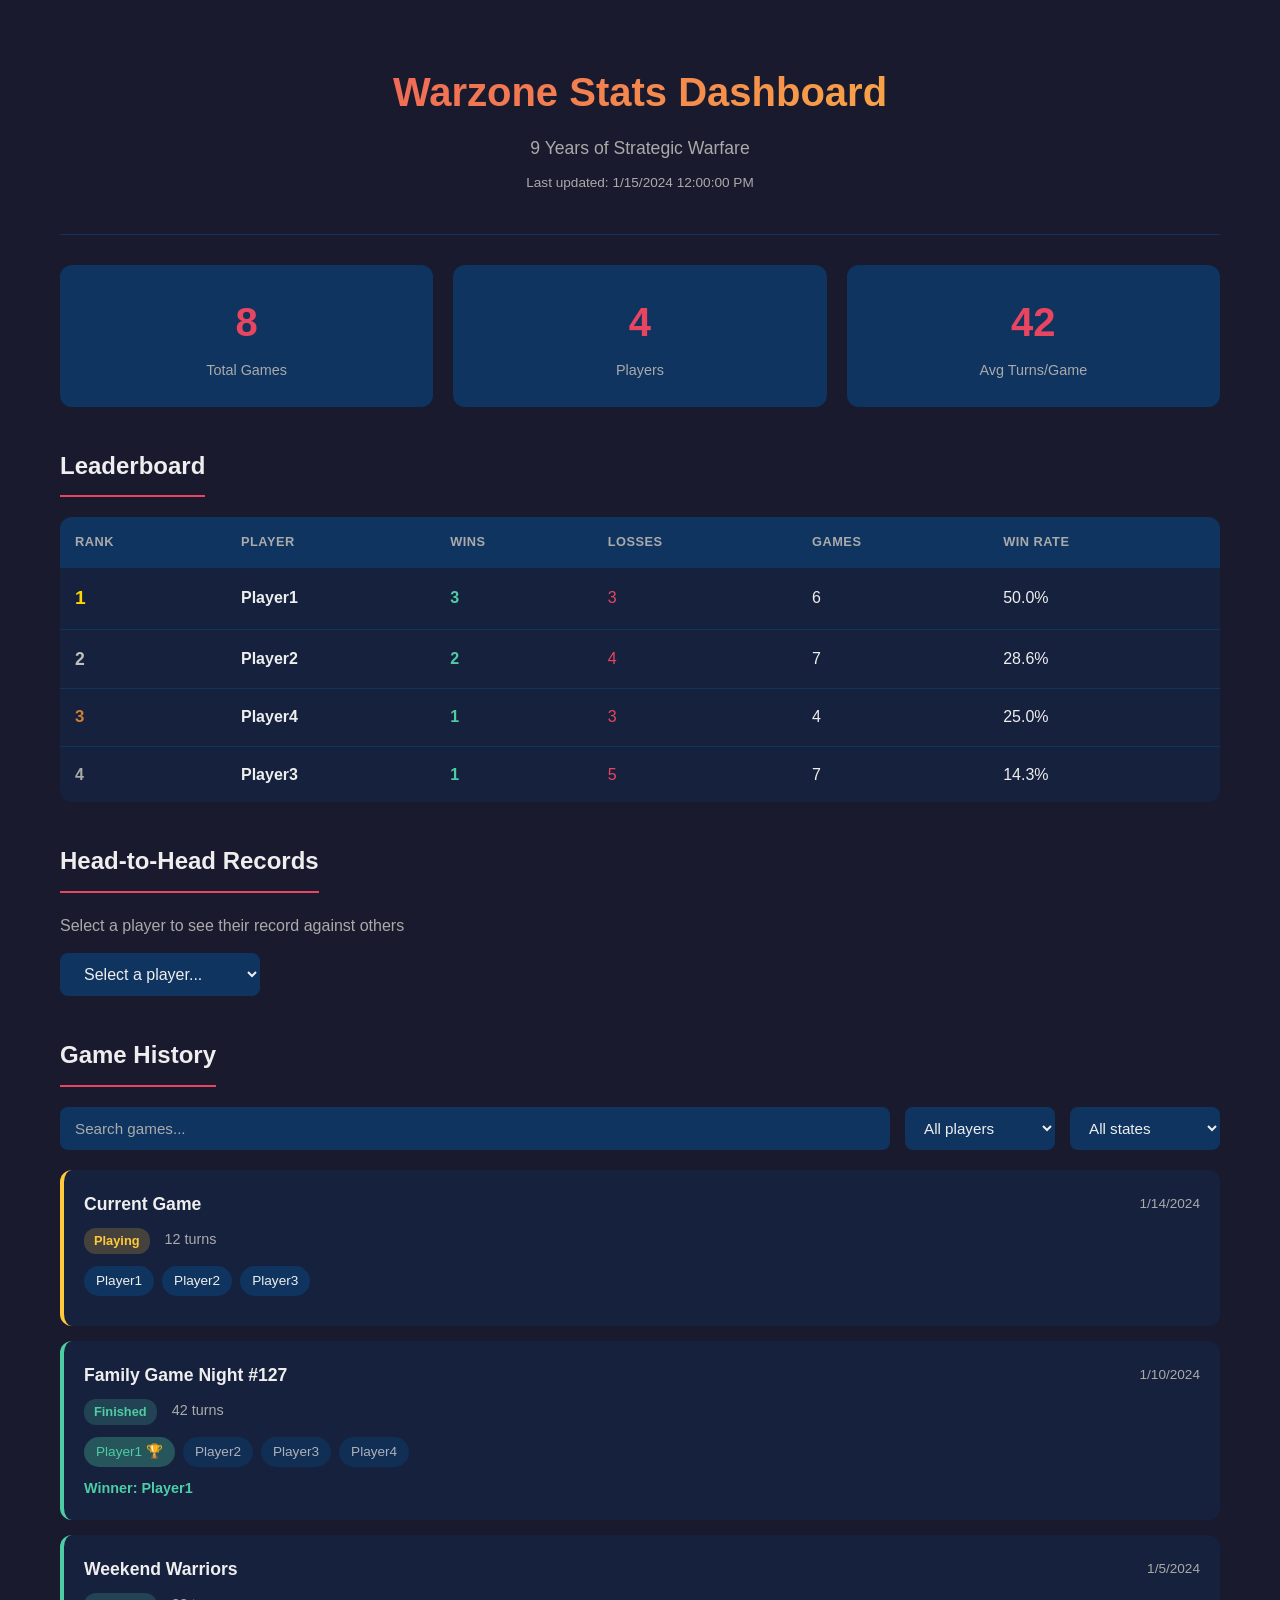
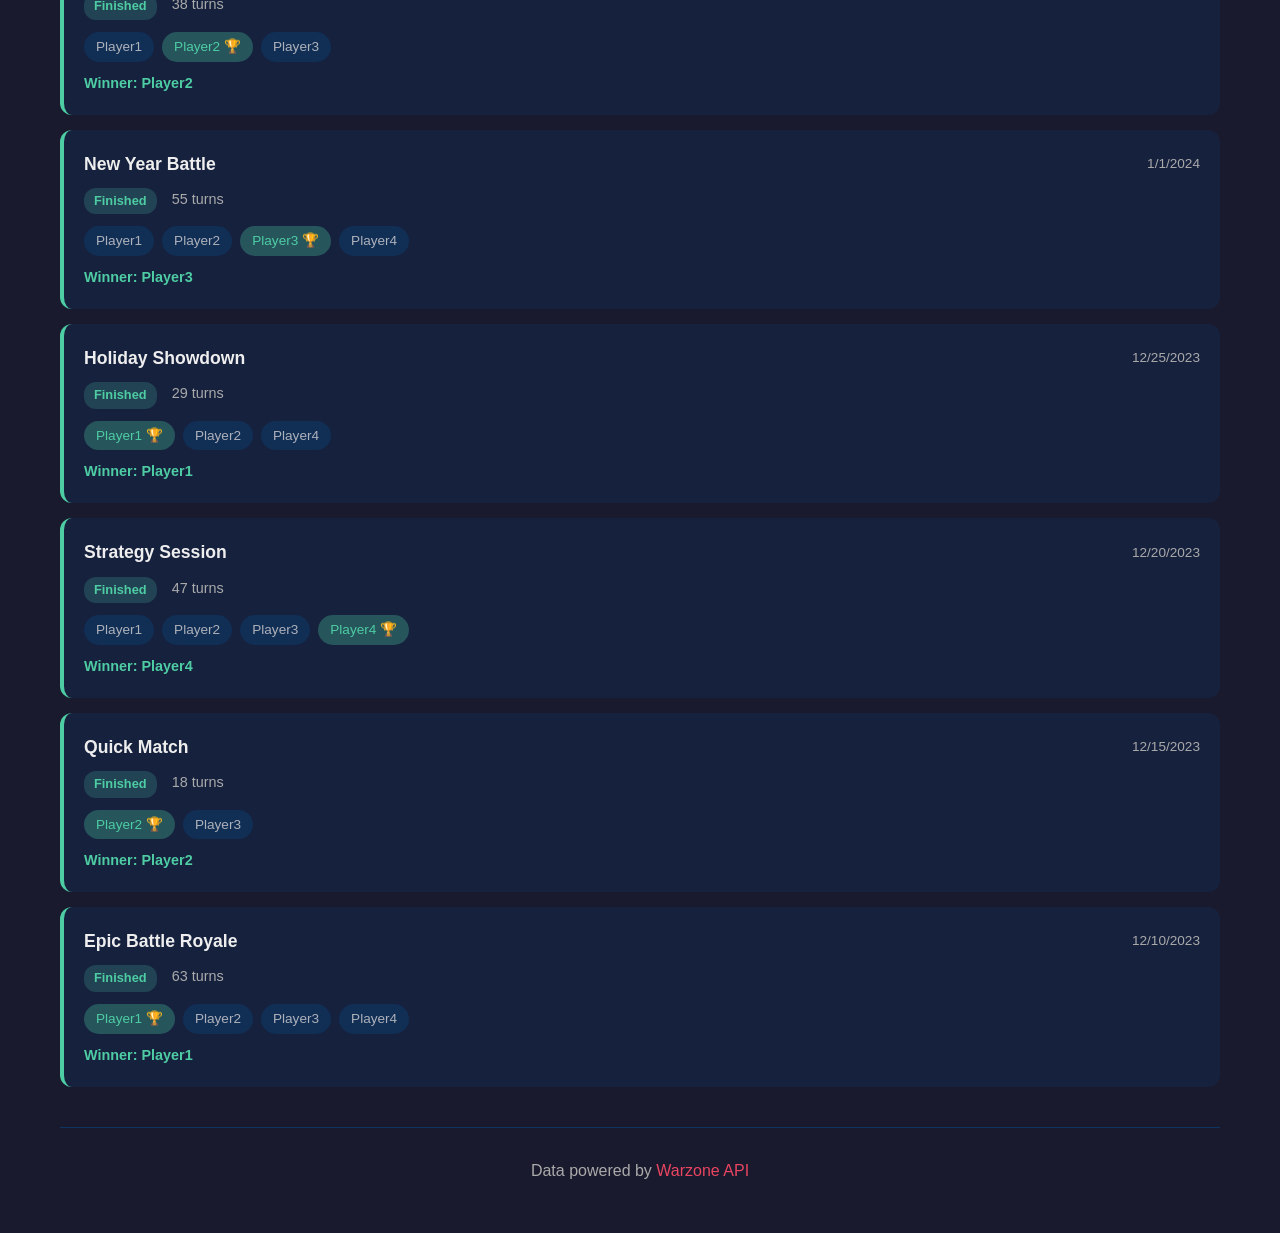
==== warzone-stats/index.html @ b4fe40f1 "Add Warzone stats dashboard - Python script to fetch game data from Warzone API with auto-discovery " ====
<!DOCTYPE html>
<html lang="en">
<head>
    <meta charset="UTF-8">
    <meta name="viewport" content="width=device-width, initial-scale=1.0">
    <title>Warzone Stats Dashboard</title>
    <link rel="stylesheet" href="style.css">
</head>
<body>
    <div class="container">
        <header>
            <h1>Warzone Stats Dashboard</h1>
            <p class="subtitle">9 Years of Strategic Warfare</p>
            <p class="last-updated" id="lastUpdated"></p>
        </header>

        <section class="stats-overview" id="statsOverview">
            <div class="stat-card">
                <div class="stat-value" id="totalGames">--</div>
                <div class="stat-label">Total Games</div>
            </div>
            <div class="stat-card">
                <div class="stat-value" id="totalPlayers">--</div>
                <div class="stat-label">Players</div>
            </div>
            <div class="stat-card">
                <div class="stat-value" id="avgTurns">--</div>
                <div class="stat-label">Avg Turns/Game</div>
            </div>
        </section>

        <section class="leaderboard">
            <h2>Leaderboard</h2>
            <table id="leaderboardTable">
                <thead>
                    <tr>
                        <th>Rank</th>
                        <th>Player</th>
                        <th>Wins</th>
                        <th>Losses</th>
                        <th>Games</th>
                        <th>Win Rate</th>
                    </tr>
                </thead>
                <tbody id="leaderboardBody">
                </tbody>
            </table>
        </section>

        <section class="head-to-head">
            <h2>Head-to-Head Records</h2>
            <p class="section-desc">Select a player to see their record against others</p>
            <div class="h2h-controls">
                <select id="h2hPlayer">
                    <option value="">Select a player...</option>
                </select>
            </div>
            <div id="h2hResults" class="h2h-results"></div>
        </section>

        <section class="games-list">
            <h2>Game History</h2>
            <div class="filters">
                <input type="text" id="searchGames" placeholder="Search games...">
                <select id="filterPlayer">
                    <option value="">All players</option>
                </select>
                <select id="filterState">
                    <option value="">All states</option>
                    <option value="Finished">Finished</option>
                    <option value="Playing">In Progress</option>
                </select>
            </div>
            <div id="gamesContainer" class="games-container"></div>
        </section>

        <footer>
            <p>Data powered by <a href="https://www.warzone.com/wiki/API" target="_blank">Warzone API</a></p>
        </footer>
    </div>

    <script>
        let gamesData = null;

        async function loadData() {
            try {
                const response = await fetch('data.json');
                if (!response.ok) {
                    throw new Error('Could not load data.json - run fetch-games.py first');
                }
                gamesData = await response.json();
                renderDashboard();
            } catch (error) {
                document.querySelector('.container').innerHTML = `
                    <div class="error">
                        <h2>No Data Found</h2>
                        <p>${error.message}</p>
                        <p>To get started:</p>
                        <ol>
                            <li>Get your API token from <a href="https://www.warzone.com/API/GetAPIToken">warzone.com</a></li>
                            <li>Create a file with your game IDs (one per line)</li>
                            <li>Run: <code>python fetch-games.py -e your@email.com -t YOUR_TOKEN -g game_ids.txt</code></li>
                        </ol>
                    </div>
                `;
            }
        }

        function renderDashboard() {
            // Update timestamp
            const date = new Date(gamesData.fetchedAt);
            document.getElementById('lastUpdated').textContent = `Last updated: ${date.toLocaleDateString()} ${date.toLocaleTimeString()}`;

            // Overview stats
            document.getElementById('totalGames').textContent = gamesData.totalGames;
            document.getElementById('totalPlayers').textContent = gamesData.playerStats.length;

            const finishedGames = gamesData.games.filter(g => g.state === 'Finished');
            const avgTurns = finishedGames.length > 0
                ? Math.round(finishedGames.reduce((sum, g) => sum + g.numberOfTurns, 0) / finishedGames.length)
                : 0;
            document.getElementById('avgTurns').textContent = avgTurns;

            // Leaderboard
            renderLeaderboard();

            // Populate dropdowns
            populatePlayerDropdowns();

            // Games list
            renderGames(gamesData.games);

            // Event listeners
            setupEventListeners();
        }

        function renderLeaderboard() {
            const tbody = document.getElementById('leaderboardBody');
            const sorted = [...gamesData.playerStats].sort((a, b) => {
                // Sort by wins, then by win rate
                if (b.wins !== a.wins) return b.wins - a.wins;
                const aRate = a.games > 0 ? a.wins / a.games : 0;
                const bRate = b.games > 0 ? b.wins / b.games : 0;
                return bRate - aRate;
            });

            tbody.innerHTML = sorted.map((player, idx) => {
                const winRate = player.games > 0 ? (player.wins / player.games * 100).toFixed(1) : 0;
                const rankClass = idx < 3 ? `rank-${idx + 1}` : '';
                return `
                    <tr class="${rankClass}">
                        <td class="rank">${idx + 1}</td>
                        <td class="player-name">${escapeHtml(player.name)}</td>
                        <td class="wins">${player.wins}</td>
                        <td class="losses">${player.losses}</td>
                        <td>${player.games}</td>
                        <td>${winRate}%</td>
                    </tr>
                `;
            }).join('');
        }

        function populatePlayerDropdowns() {
            const players = gamesData.playerStats.map(p => p.name).sort();
            const options = players.map(p => `<option value="${escapeHtml(p)}">${escapeHtml(p)}</option>`).join('');

            document.getElementById('h2hPlayer').innerHTML = '<option value="">Select a player...</option>' + options;
            document.getElementById('filterPlayer').innerHTML = '<option value="">All players</option>' + options;
        }

        function renderGames(games) {
            const container = document.getElementById('gamesContainer');
            const sorted = [...games].sort((a, b) => {
                // Sort by date, newest first
                if (a.created && b.created) {
                    return new Date(b.created) - new Date(a.created);
                }
                return b.id - a.id;
            });

            if (sorted.length === 0) {
                container.innerHTML = '<p class="no-results">No games found</p>';
                return;
            }

            container.innerHTML = sorted.map(game => {
                const date = game.created ? new Date(game.created).toLocaleDateString() : 'Unknown date';
                const winners = game.winners.length > 0 ? game.winners.join(', ') : 'N/A';
                const stateClass = game.state === 'Finished' ? 'finished' : 'in-progress';

                const playersList = game.players.map(p => {
                    const stateIcon = p.state === 'Won' ? ' &#x1F3C6;' : '';
                    return `<span class="player-tag ${p.state.toLowerCase()}">${escapeHtml(p.name)}${stateIcon}</span>`;
                }).join(' ');

                return `
                    <div class="game-card ${stateClass}">
                        <div class="game-header">
                            <a href="https://www.warzone.com/MultiPlayer?GameID=${game.id}" target="_blank" class="game-name">${escapeHtml(game.name)}</a>
                            <span class="game-date">${date}</span>
                        </div>
                        <div class="game-details">
                            <span class="game-state ${stateClass}">${game.state}</span>
                            <span class="game-turns">${game.numberOfTurns} turns</span>
                        </div>
                        <div class="game-players">${playersList}</div>
                        ${game.winners.length > 0 ? `<div class="game-winner">Winner: ${escapeHtml(winners)}</div>` : ''}
                    </div>
                `;
            }).join('');
        }

        function calculateH2H(playerName) {
            const h2h = {};

            gamesData.games.filter(g => g.state === 'Finished').forEach(game => {
                const playerInGame = game.players.find(p => p.name.toLowerCase() === playerName.toLowerCase());
                if (!playerInGame) return;

                const playerWon = playerInGame.state === 'Won';

                game.players.forEach(opponent => {
                    if (opponent.name.toLowerCase() === playerName.toLowerCase()) return;

                    if (!h2h[opponent.name]) {
                        h2h[opponent.name] = { wins: 0, losses: 0, games: 0 };
                    }

                    h2h[opponent.name].games++;
                    if (playerWon) {
                        h2h[opponent.name].wins++;
                    } else if (opponent.state === 'Won') {
                        h2h[opponent.name].losses++;
                    }
                });
            });

            return h2h;
        }

        function renderH2H(playerName) {
            const container = document.getElementById('h2hResults');

            if (!playerName) {
                container.innerHTML = '';
                return;
            }

            const h2h = calculateH2H(playerName);
            const entries = Object.entries(h2h).sort((a, b) => b[1].games - a[1].games);

            if (entries.length === 0) {
                container.innerHTML = '<p class="no-results">No head-to-head data found</p>';
                return;
            }

            container.innerHTML = `
                <table class="h2h-table">
                    <thead>
                        <tr>
                            <th>Opponent</th>
                            <th>Record</th>
                            <th>Games</th>
                        </tr>
                    </thead>
                    <tbody>
                        ${entries.map(([opponent, record]) => {
                            const recordClass = record.wins > record.losses ? 'positive' : record.wins < record.losses ? 'negative' : 'even';
                            return `
                                <tr>
                                    <td>${escapeHtml(opponent)}</td>
                                    <td class="${recordClass}">${record.wins} - ${record.losses}</td>
                                    <td>${record.games}</td>
                                </tr>
                            `;
                        }).join('')}
                    </tbody>
                </table>
            `;
        }

        function setupEventListeners() {
            // Head-to-head selector
            document.getElementById('h2hPlayer').addEventListener('change', (e) => {
                renderH2H(e.target.value);
            });

            // Game filters
            const filterGames = () => {
                const search = document.getElementById('searchGames').value.toLowerCase();
                const player = document.getElementById('filterPlayer').value.toLowerCase();
                const state = document.getElementById('filterState').value;

                const filtered = gamesData.games.filter(game => {
                    if (search && !game.name.toLowerCase().includes(search)) return false;
                    if (player && !game.players.some(p => p.name.toLowerCase() === player)) return false;
                    if (state && game.state !== state) return false;
                    return true;
                });

                renderGames(filtered);
            };

            document.getElementById('searchGames').addEventListener('input', filterGames);
            document.getElementById('filterPlayer').addEventListener('change', filterGames);
            document.getElementById('filterState').addEventListener('change', filterGames);
        }

        function escapeHtml(text) {
            const div = document.createElement('div');
            div.textContent = text;
            return div.innerHTML;
        }

        // Load data on page load
        loadData();
    </script>
</body>
</html>
---- warzone-stats/style.css ----
* {
    margin: 0;
    padding: 0;
    box-sizing: border-box;
}

:root {
    --bg-primary: #1a1a2e;
    --bg-secondary: #16213e;
    --bg-card: #0f3460;
    --text-primary: #eee;
    --text-secondary: #aaa;
    --accent: #e94560;
    --accent-secondary: #0f3460;
    --success: #4ecca3;
    --warning: #ffc93c;
}

body {
    font-family: -apple-system, BlinkMacSystemFont, 'Segoe UI', Roboto, Oxygen, Ubuntu, sans-serif;
    background: var(--bg-primary);
    color: var(--text-primary);
    line-height: 1.6;
    min-height: 100vh;
}

.container {
    max-width: 1200px;
    margin: 0 auto;
    padding: 20px;
}

/* Header */
header {
    text-align: center;
    padding: 40px 0;
    border-bottom: 1px solid var(--bg-card);
    margin-bottom: 30px;
}

header h1 {
    font-size: 2.5rem;
    margin-bottom: 10px;
    background: linear-gradient(135deg, var(--accent), var(--warning));
    -webkit-background-clip: text;
    -webkit-text-fill-color: transparent;
    background-clip: text;
}

.subtitle {
    color: var(--text-secondary);
    font-size: 1.1rem;
}

.last-updated {
    color: var(--text-secondary);
    font-size: 0.85rem;
    margin-top: 10px;
}

/* Stats Overview */
.stats-overview {
    display: grid;
    grid-template-columns: repeat(auto-fit, minmax(150px, 1fr));
    gap: 20px;
    margin-bottom: 40px;
}

.stat-card {
    background: var(--bg-card);
    padding: 25px;
    border-radius: 12px;
    text-align: center;
    transition: transform 0.2s;
}

.stat-card:hover {
    transform: translateY(-3px);
}

.stat-value {
    font-size: 2.5rem;
    font-weight: bold;
    color: var(--accent);
}

.stat-label {
    color: var(--text-secondary);
    font-size: 0.9rem;
    margin-top: 5px;
}

/* Sections */
section {
    margin-bottom: 40px;
}

section h2 {
    font-size: 1.5rem;
    margin-bottom: 20px;
    padding-bottom: 10px;
    border-bottom: 2px solid var(--accent);
    display: inline-block;
}

.section-desc {
    color: var(--text-secondary);
    margin-bottom: 15px;
}

/* Leaderboard Table */
table {
    width: 100%;
    border-collapse: collapse;
    background: var(--bg-secondary);
    border-radius: 12px;
    overflow: hidden;
}

th, td {
    padding: 15px;
    text-align: left;
}

th {
    background: var(--bg-card);
    font-weight: 600;
    color: var(--text-secondary);
    text-transform: uppercase;
    font-size: 0.8rem;
    letter-spacing: 0.5px;
}

tr:not(:last-child) {
    border-bottom: 1px solid var(--bg-card);
}

tr:hover {
    background: rgba(233, 69, 96, 0.1);
}

.rank {
    font-weight: bold;
    color: var(--text-secondary);
}

.rank-1 .rank { color: gold; font-size: 1.2rem; }
.rank-2 .rank { color: silver; font-size: 1.1rem; }
.rank-3 .rank { color: #cd7f32; font-size: 1.05rem; }

.player-name {
    font-weight: 600;
}

.wins {
    color: var(--success);
    font-weight: bold;
}

.losses {
    color: var(--accent);
}

/* Head-to-Head */
.h2h-controls {
    margin-bottom: 20px;
}

.h2h-controls select {
    padding: 12px 20px;
    font-size: 1rem;
    border: none;
    border-radius: 8px;
    background: var(--bg-card);
    color: var(--text-primary);
    cursor: pointer;
    min-width: 200px;
}

.h2h-table {
    max-width: 500px;
}

.h2h-table .positive {
    color: var(--success);
    font-weight: bold;
}

.h2h-table .negative {
    color: var(--accent);
}

.h2h-table .even {
    color: var(--warning);
}

/* Filters */
.filters {
    display: flex;
    gap: 15px;
    margin-bottom: 20px;
    flex-wrap: wrap;
}

.filters input,
.filters select {
    padding: 12px 15px;
    font-size: 0.95rem;
    border: none;
    border-radius: 8px;
    background: var(--bg-card);
    color: var(--text-primary);
    min-width: 150px;
}

.filters input {
    flex: 1;
    min-width: 200px;
}

.filters input::placeholder {
    color: var(--text-secondary);
}

/* Games List */
.games-container {
    display: grid;
    gap: 15px;
}

.game-card {
    background: var(--bg-secondary);
    border-radius: 12px;
    padding: 20px;
    border-left: 4px solid var(--accent);
    transition: transform 0.2s;
}

.game-card:hover {
    transform: translateX(5px);
}

.game-card.finished {
    border-left-color: var(--success);
}

.game-card.in-progress {
    border-left-color: var(--warning);
}

.game-header {
    display: flex;
    justify-content: space-between;
    align-items: center;
    margin-bottom: 10px;
    flex-wrap: wrap;
    gap: 10px;
}

.game-name {
    font-weight: 600;
    font-size: 1.1rem;
    color: var(--text-primary);
    text-decoration: none;
}

.game-name:hover {
    color: var(--accent);
}

.game-date {
    color: var(--text-secondary);
    font-size: 0.85rem;
}

.game-details {
    display: flex;
    gap: 15px;
    margin-bottom: 12px;
    font-size: 0.9rem;
}

.game-state {
    padding: 3px 10px;
    border-radius: 12px;
    font-size: 0.8rem;
    font-weight: 600;
}

.game-state.finished {
    background: rgba(78, 204, 163, 0.2);
    color: var(--success);
}

.game-state.in-progress {
    background: rgba(255, 201, 60, 0.2);
    color: var(--warning);
}

.game-turns {
    color: var(--text-secondary);
}

.game-players {
    display: flex;
    flex-wrap: wrap;
    gap: 8px;
    margin-bottom: 10px;
}

.player-tag {
    padding: 4px 12px;
    border-radius: 15px;
    font-size: 0.85rem;
    background: var(--bg-card);
}

.player-tag.won {
    background: rgba(78, 204, 163, 0.3);
    color: var(--success);
}

.player-tag.eliminated {
    opacity: 0.7;
}

.game-winner {
    color: var(--success);
    font-weight: 600;
    font-size: 0.9rem;
}

/* Footer */
footer {
    text-align: center;
    padding: 30px 0;
    margin-top: 40px;
    border-top: 1px solid var(--bg-card);
    color: var(--text-secondary);
}

footer a {
    color: var(--accent);
    text-decoration: none;
}

footer a:hover {
    text-decoration: underline;
}

/* Error State */
.error {
    background: var(--bg-secondary);
    padding: 40px;
    border-radius: 12px;
    text-align: center;
    margin-top: 50px;
}

.error h2 {
    color: var(--accent);
    margin-bottom: 15px;
}

.error ol {
    text-align: left;
    max-width: 500px;
    margin: 20px auto;
}

.error li {
    margin-bottom: 10px;
}

.error code {
    background: var(--bg-card);
    padding: 2px 8px;
    border-radius: 4px;
    font-size: 0.9rem;
}

.error a {
    color: var(--accent);
}

.no-results {
    text-align: center;
    color: var(--text-secondary);
    padding: 40px;
}

/* Responsive */
@media (max-width: 768px) {
    header h1 {
        font-size: 1.8rem;
    }

    .stats-overview {
        grid-template-columns: repeat(3, 1fr);
    }

    th, td {
        padding: 10px 8px;
        font-size: 0.9rem;
    }

    .filters {
        flex-direction: column;
    }

    .filters input,
    .filters select {
        width: 100%;
    }
}
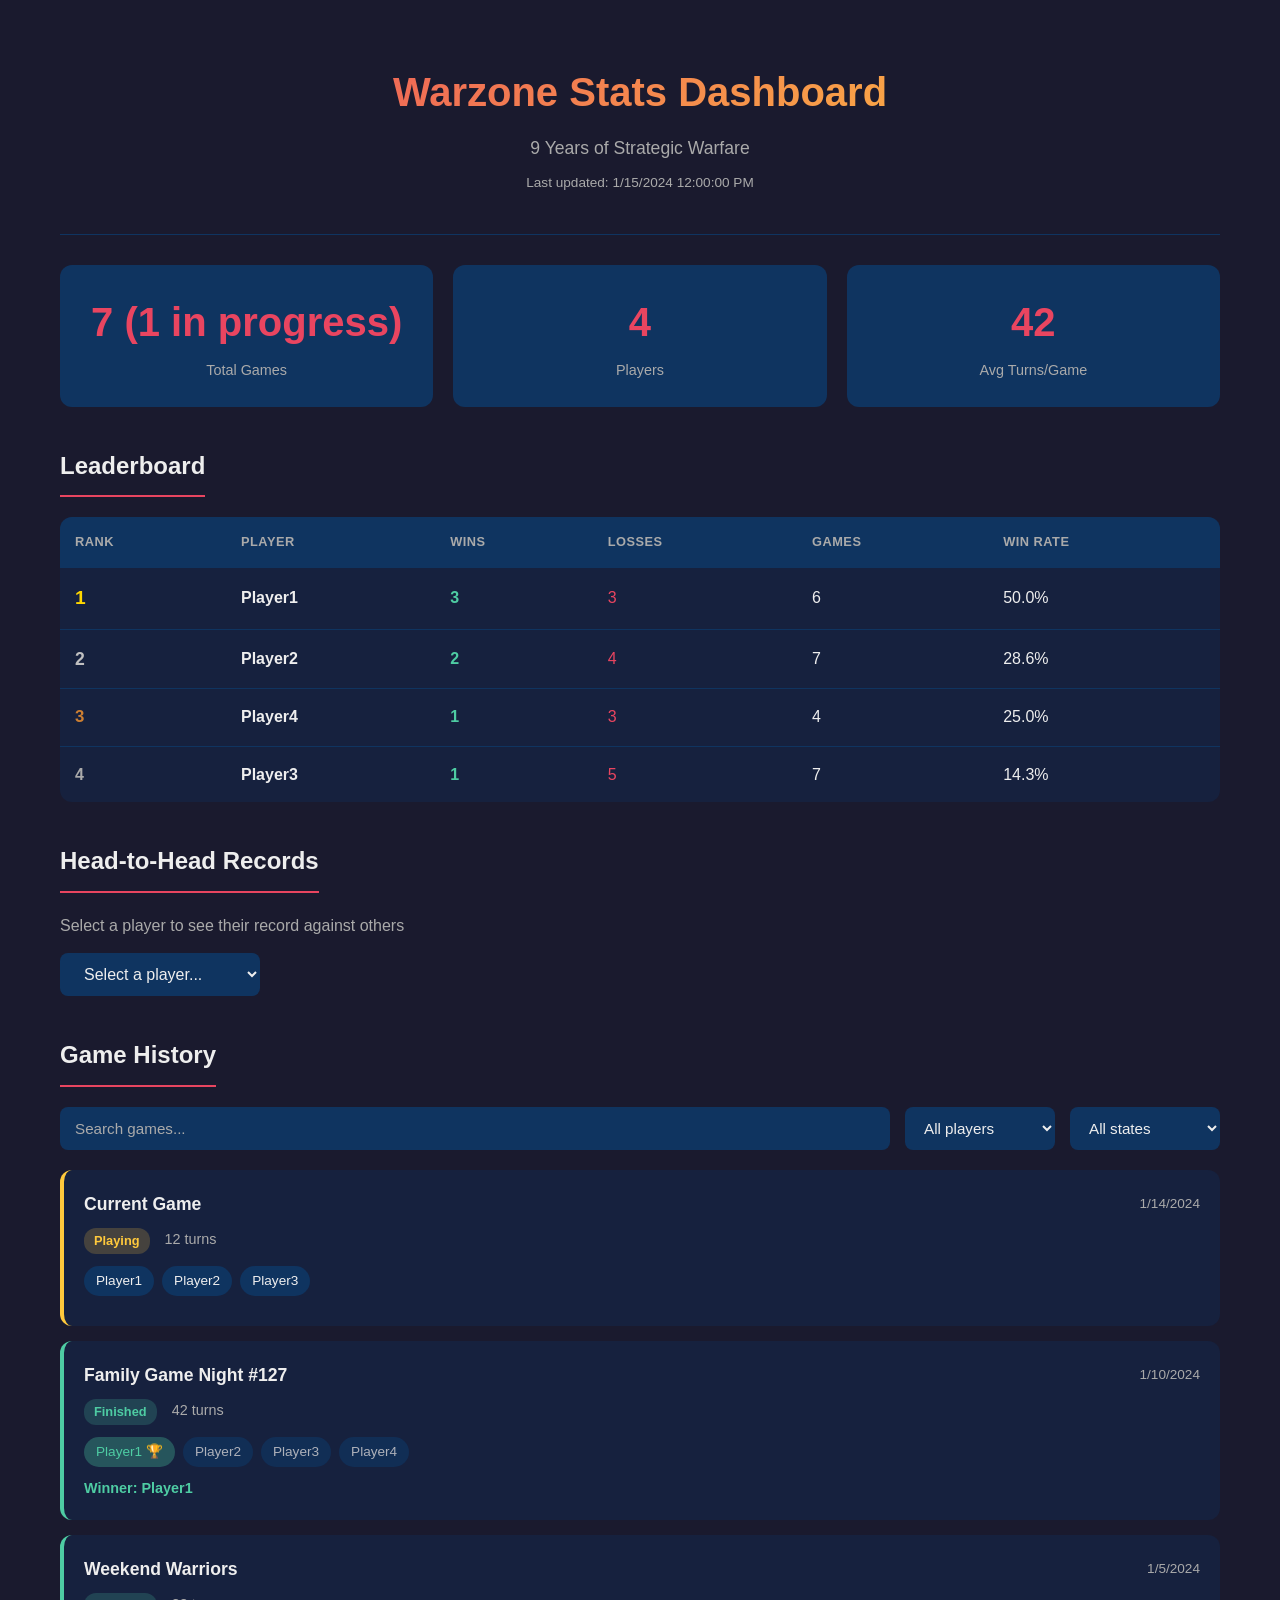
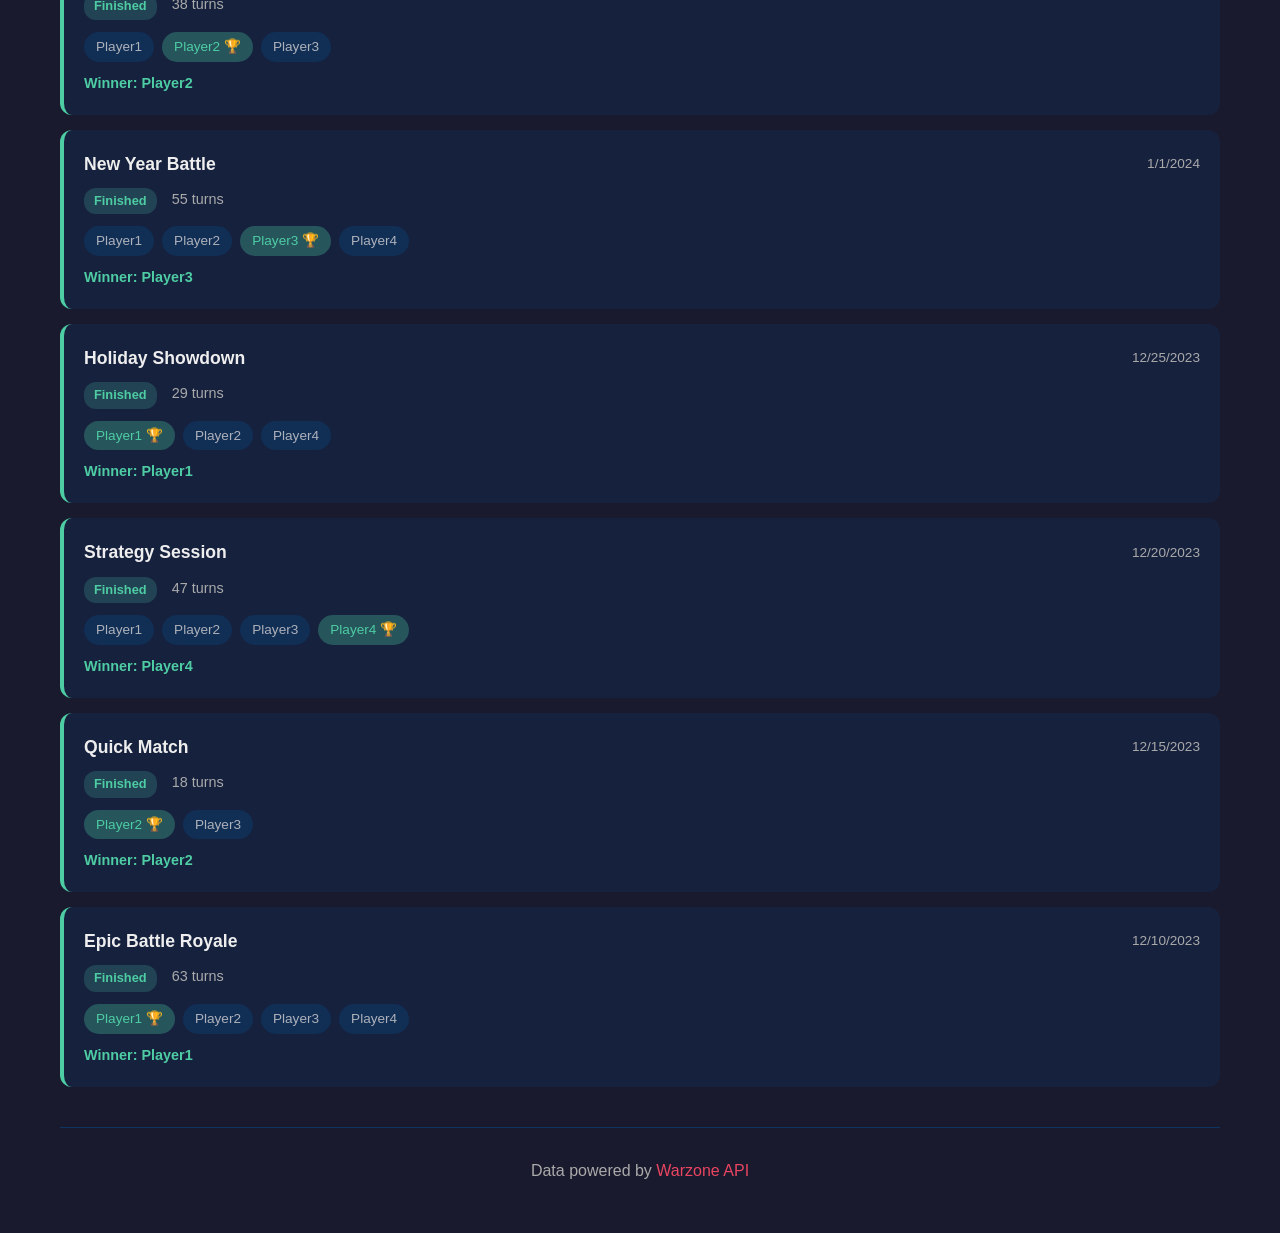
==== commit 11e1de70: "Update Warzone stats dashboard with complete data - Fixed binary hex decoding for game ID scraping (" ====
--- a/warzone-stats/index.html
+++ b/warzone-stats/index.html
@@ -117,9 +117,16 @@
 
             const finishedGames = gamesData.games.filter(g => g.state === 'Finished');
             const avgTurns = finishedGames.length > 0
-                ? Math.round(finishedGames.reduce((sum, g) => sum + g.numberOfTurns, 0) / finishedGames.length)
+                ? Math.round(finishedGames.reduce((sum, g) => sum + parseInt(g.numberOfTurns || 0), 0) / finishedGames.length)
                 : 0;
             document.getElementById('avgTurns').textContent = avgTurns;
+
+            // Update total games to show finished count
+            document.getElementById('totalGames').textContent = finishedGames.length;
+            const inProgress = gamesData.games.filter(g => g.state !== 'Finished').length;
+            if (inProgress > 0) {
+                document.getElementById('totalGames').textContent += ` (${inProgress} in progress)`;
+            }
 
             // Leaderboard
             renderLeaderboard();
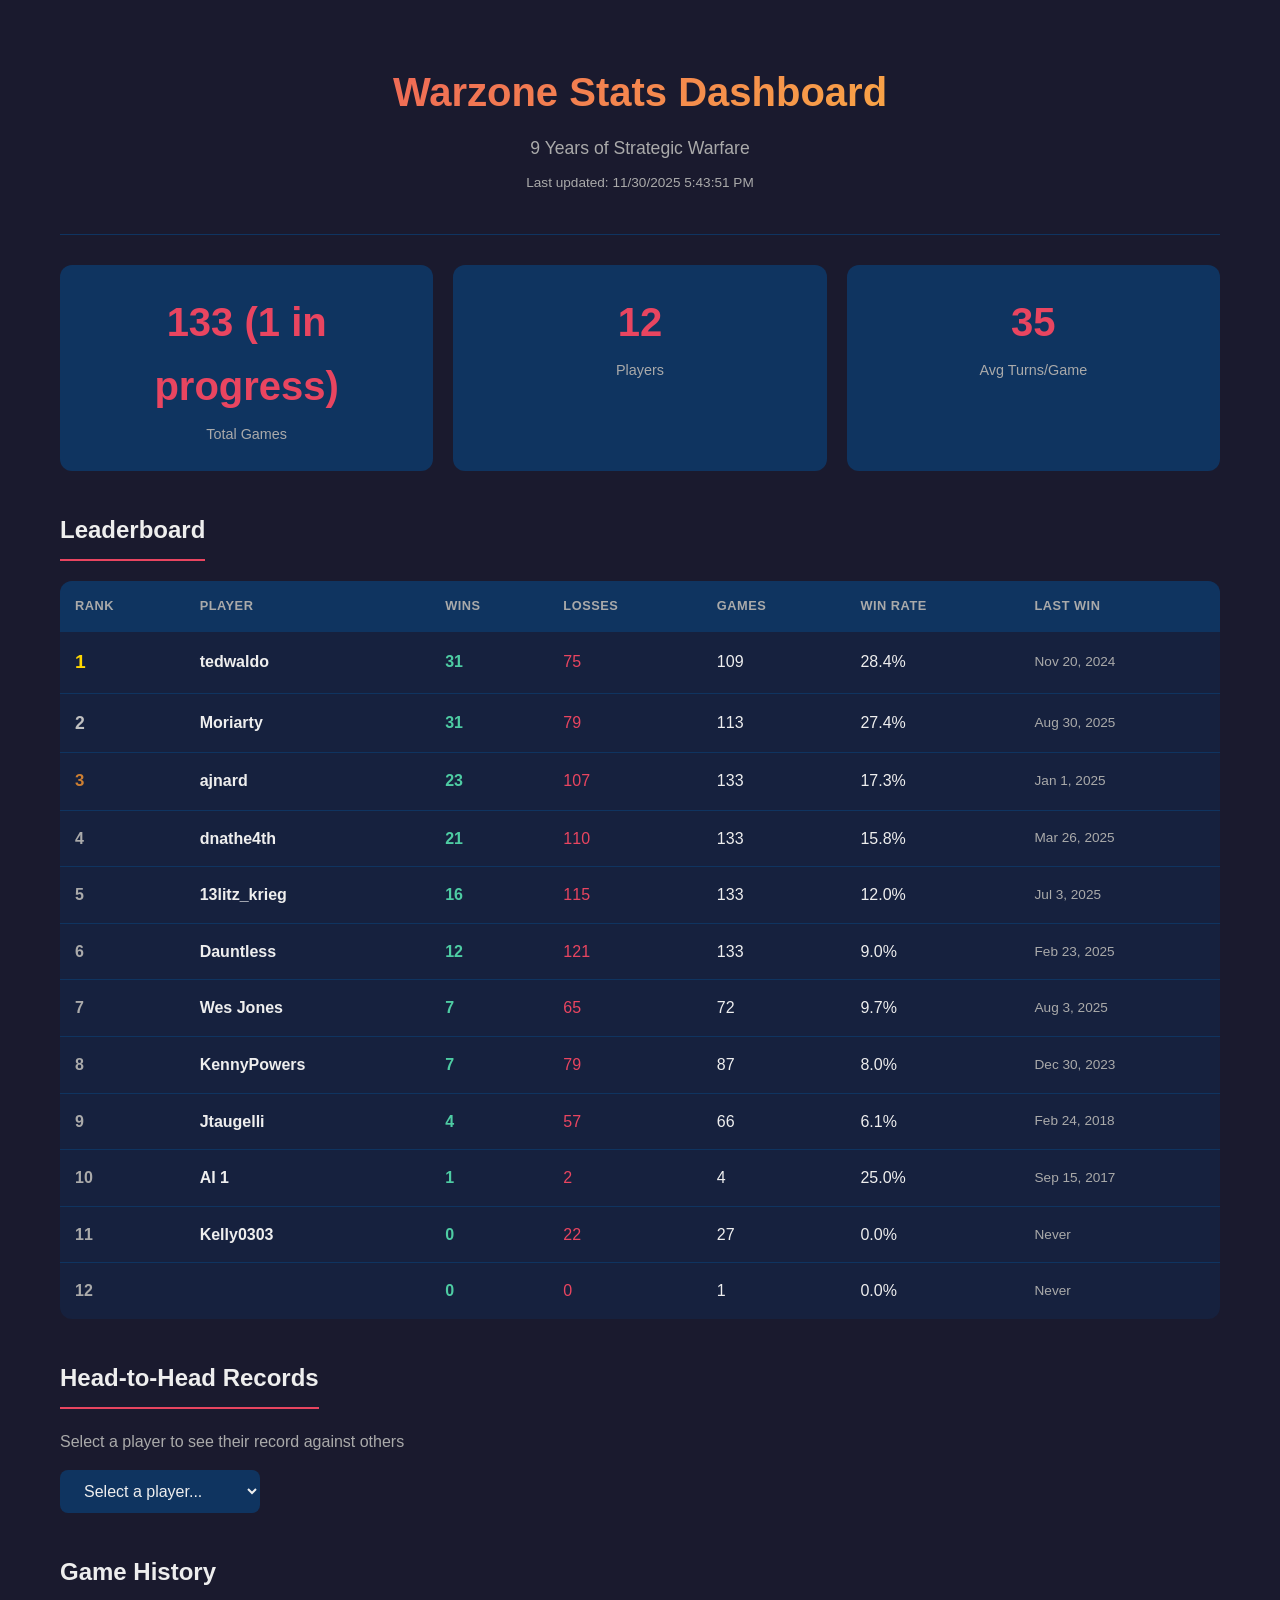
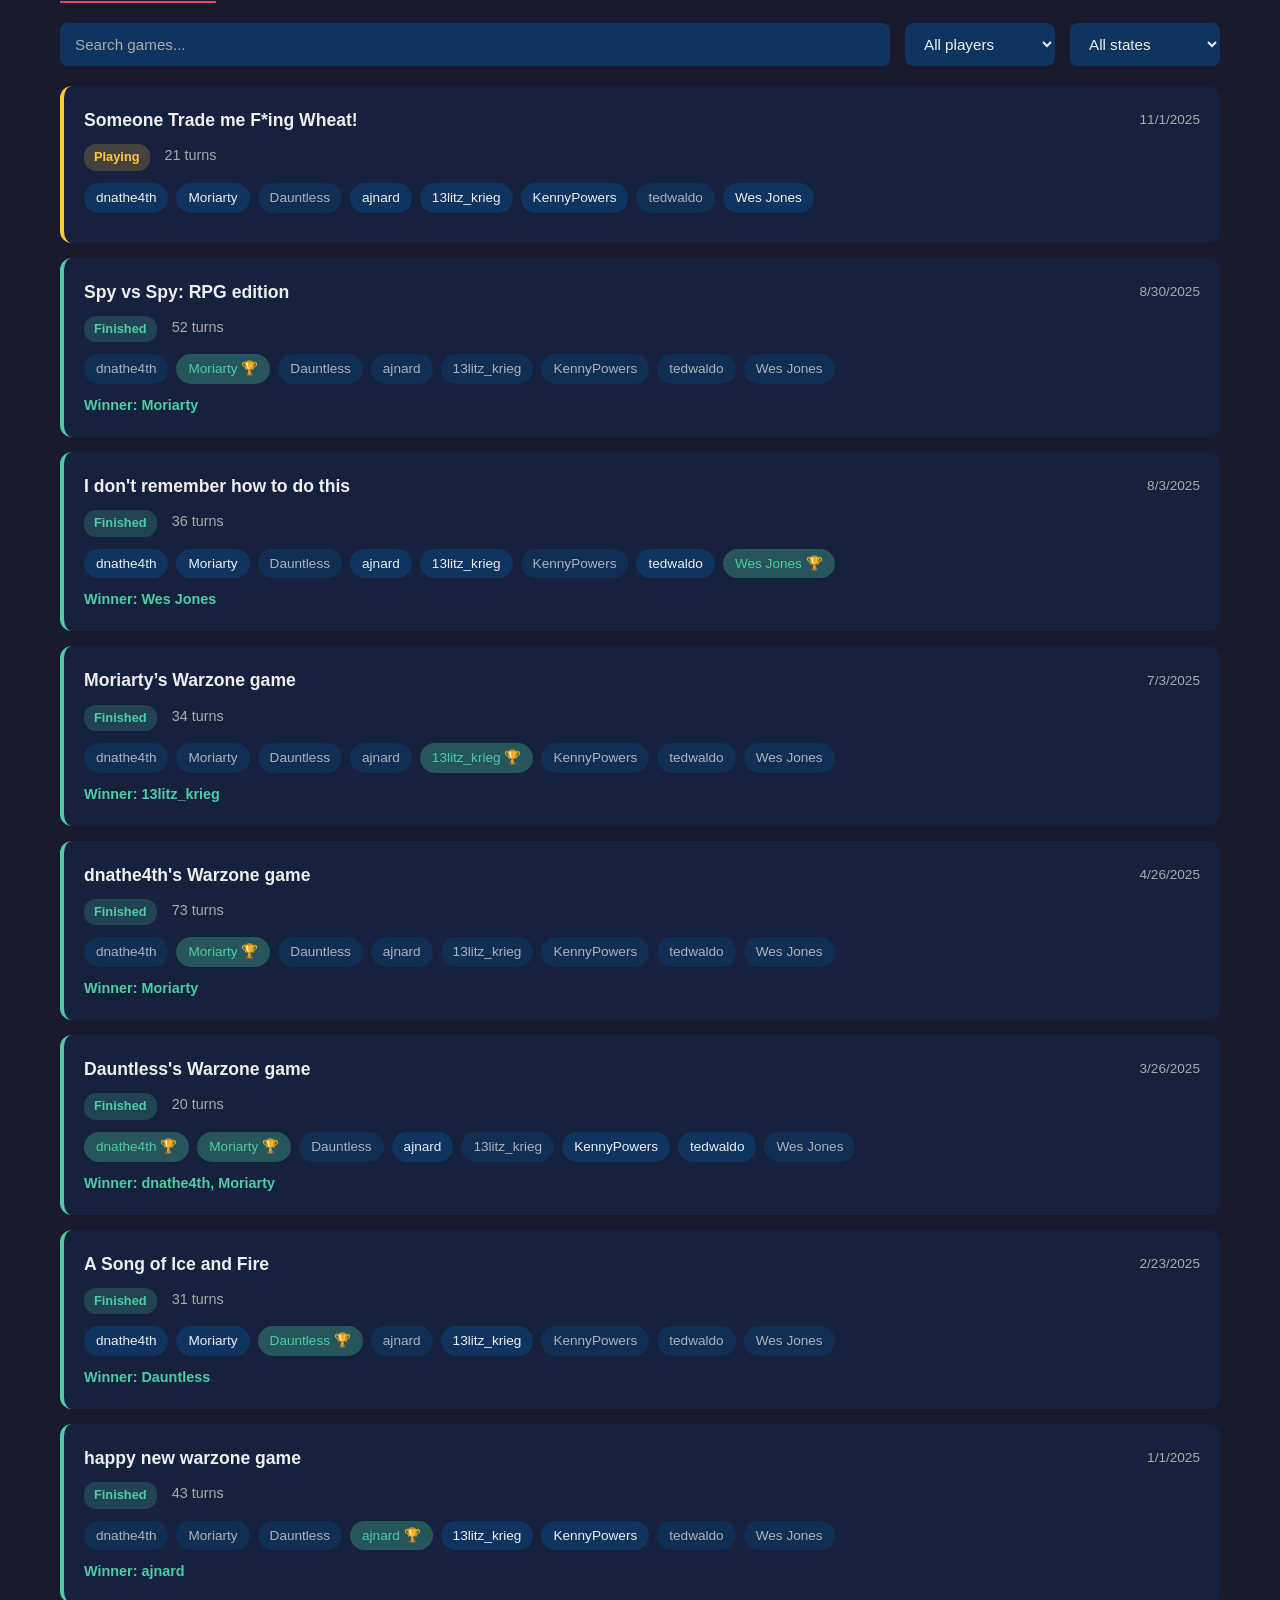
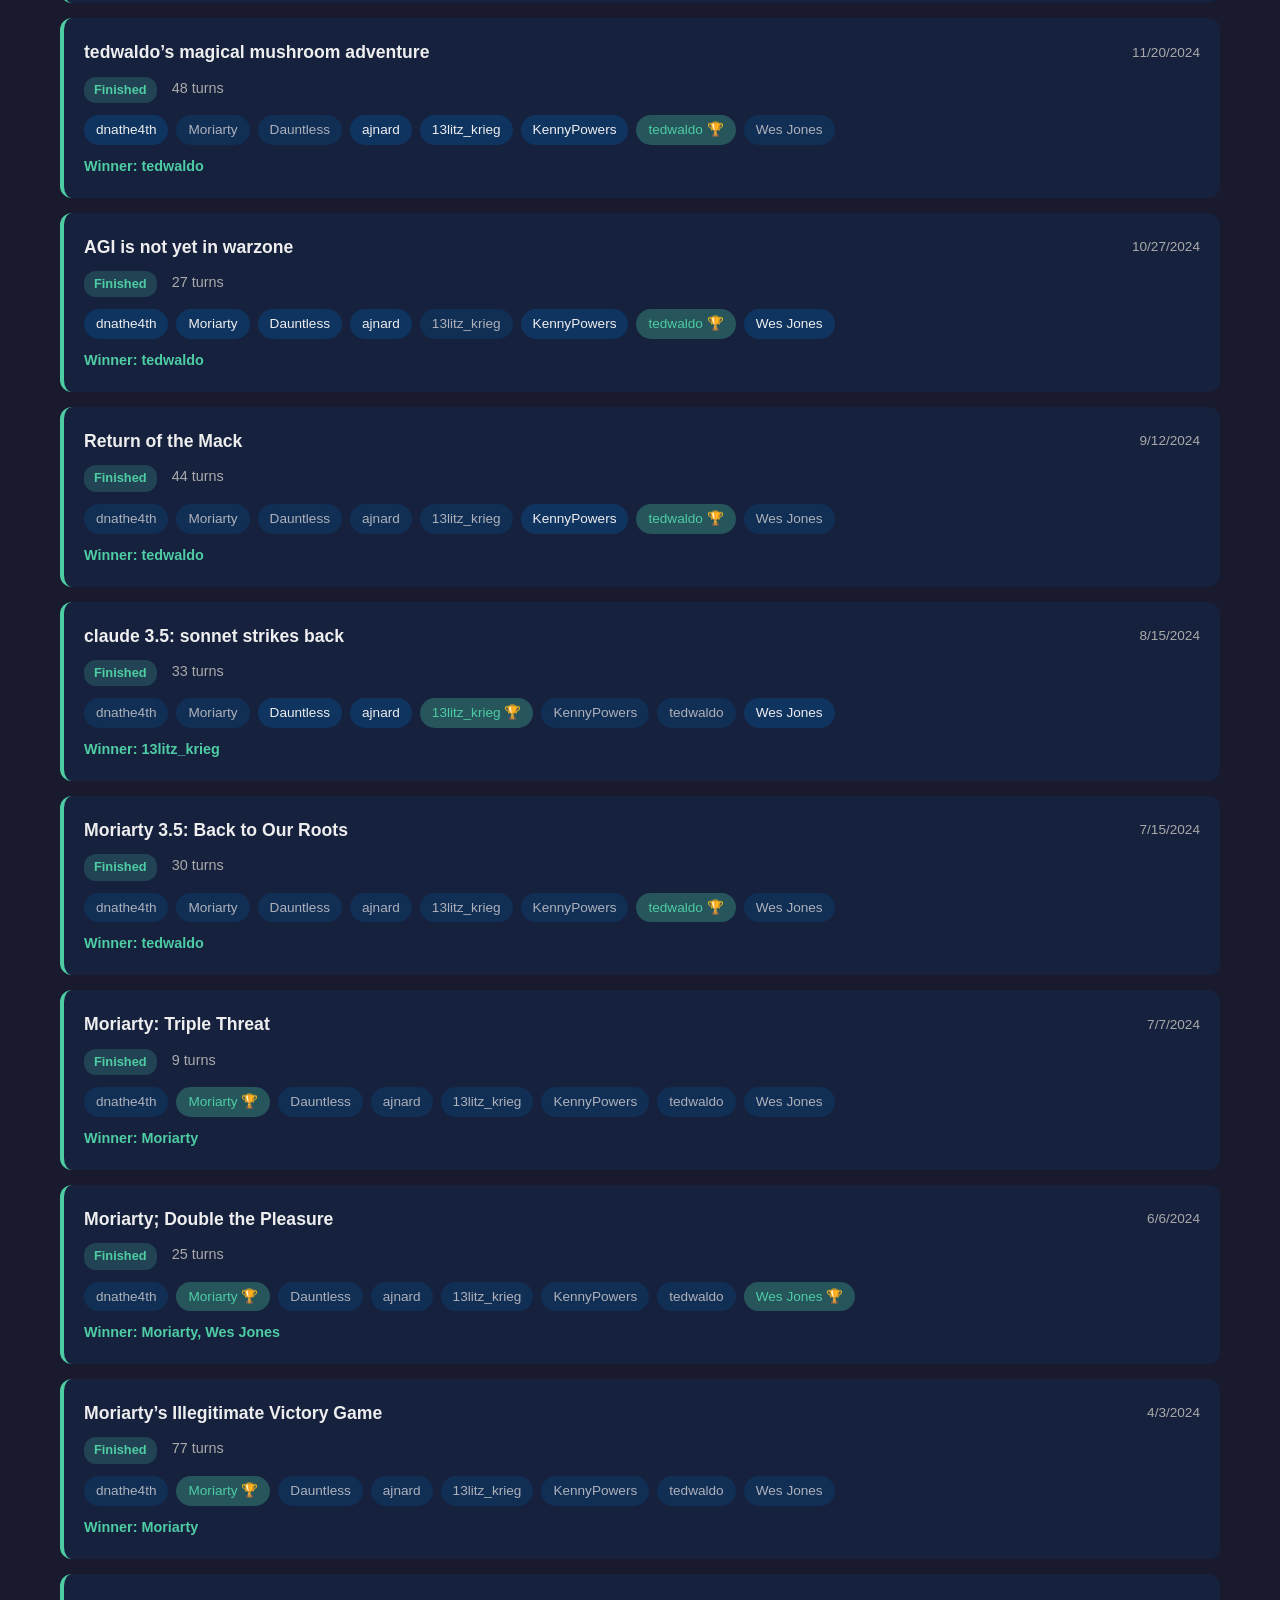
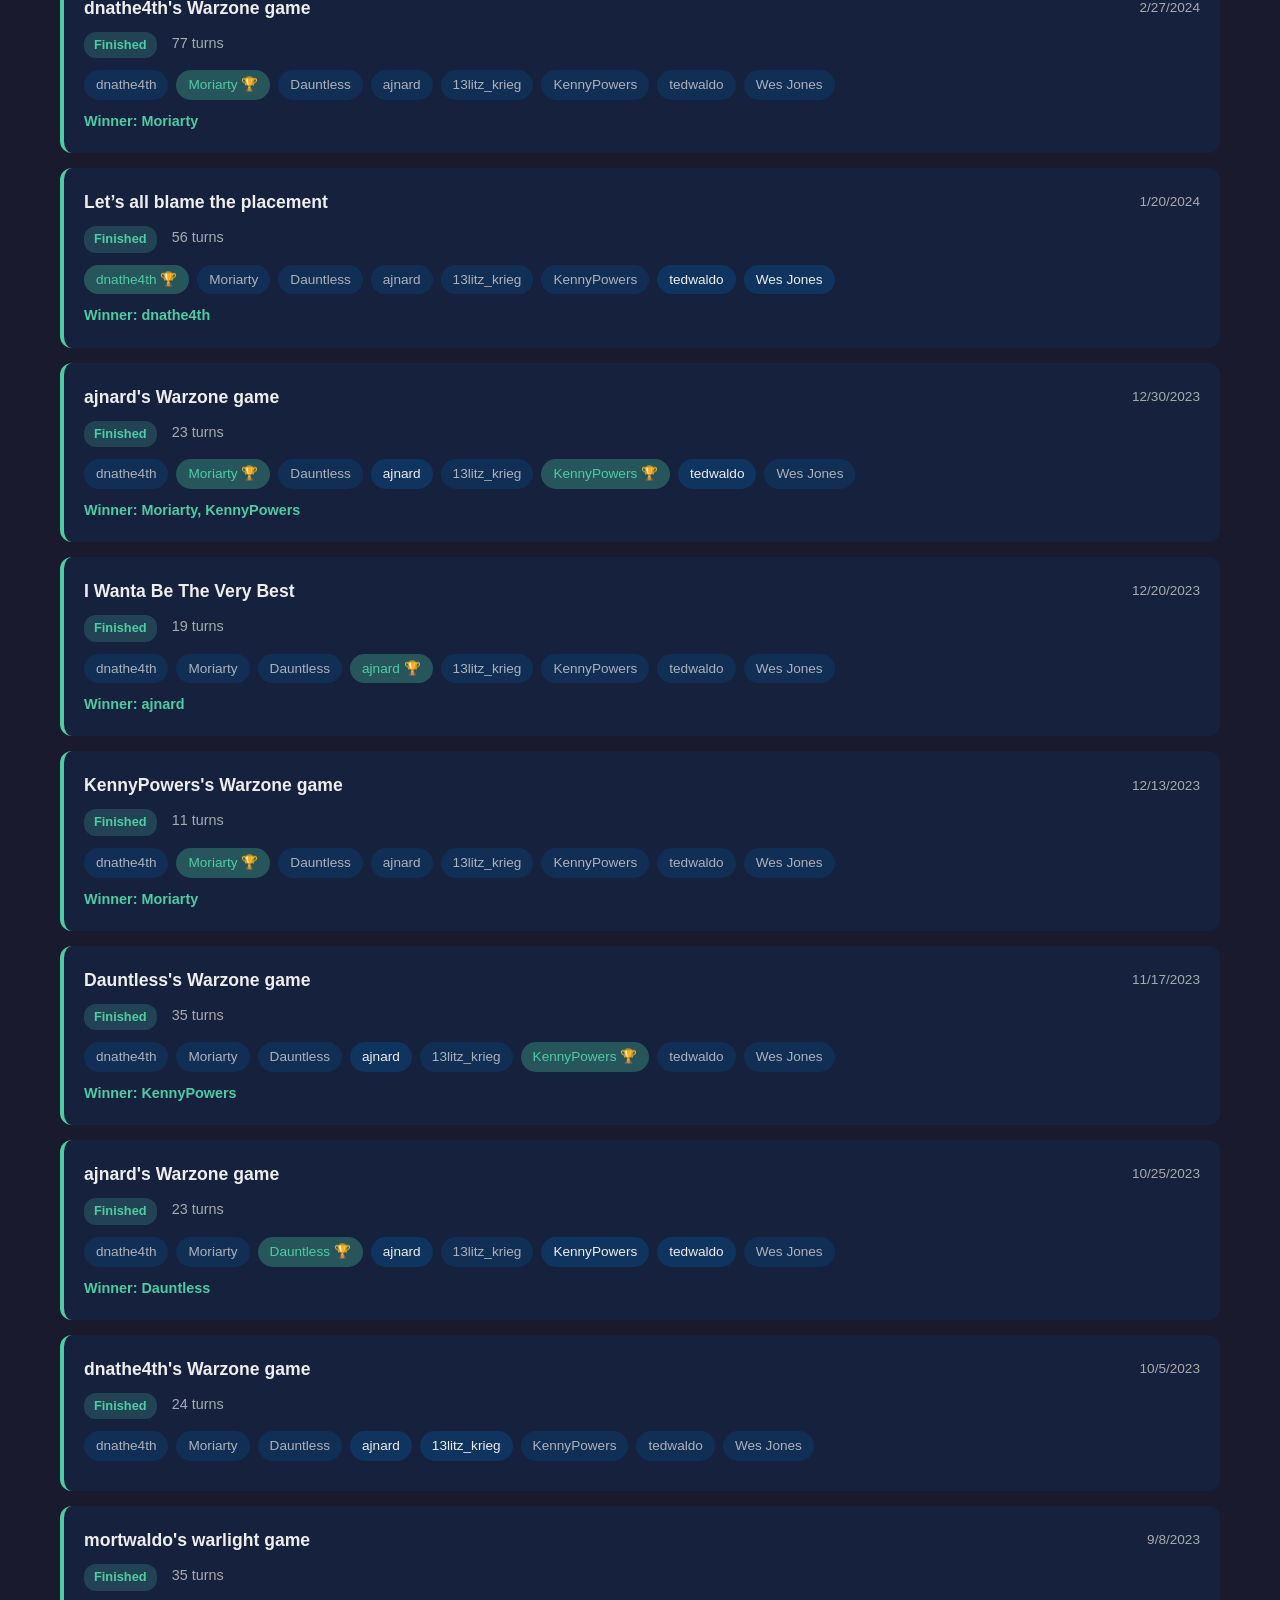
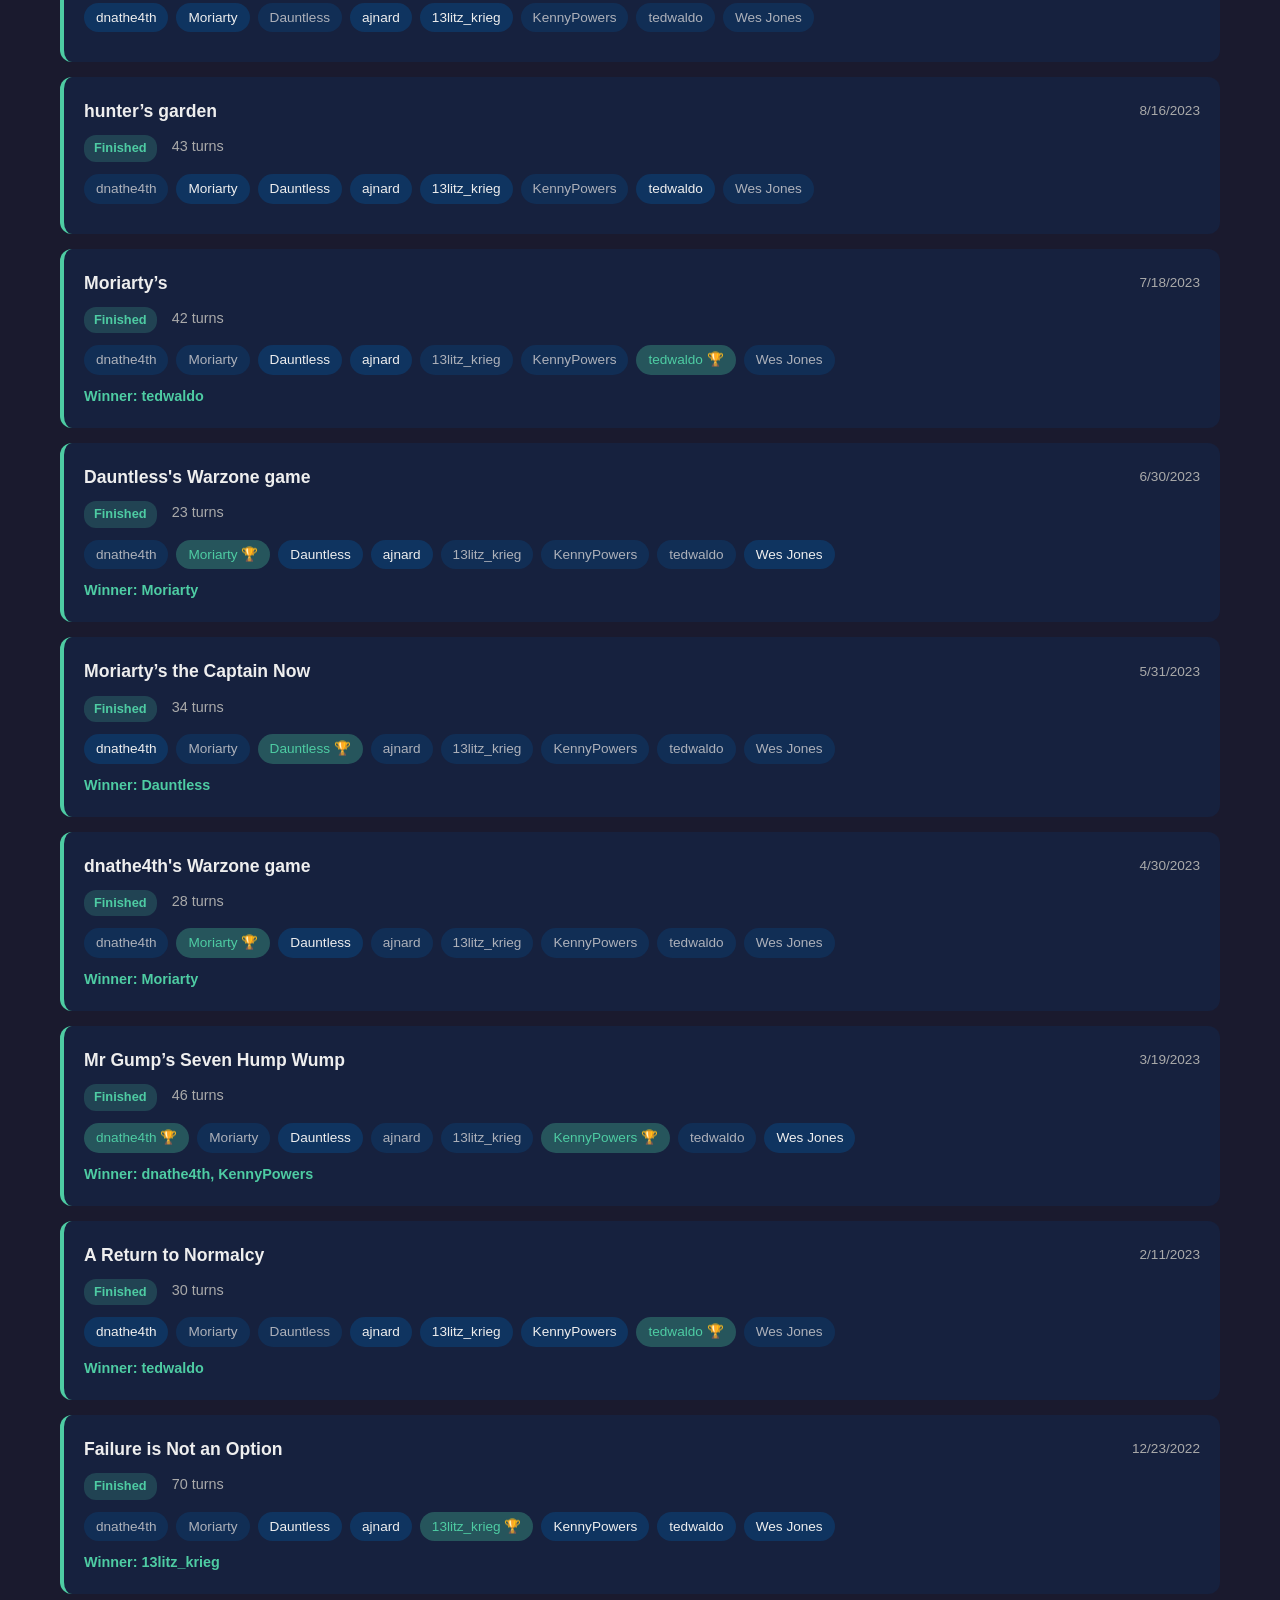
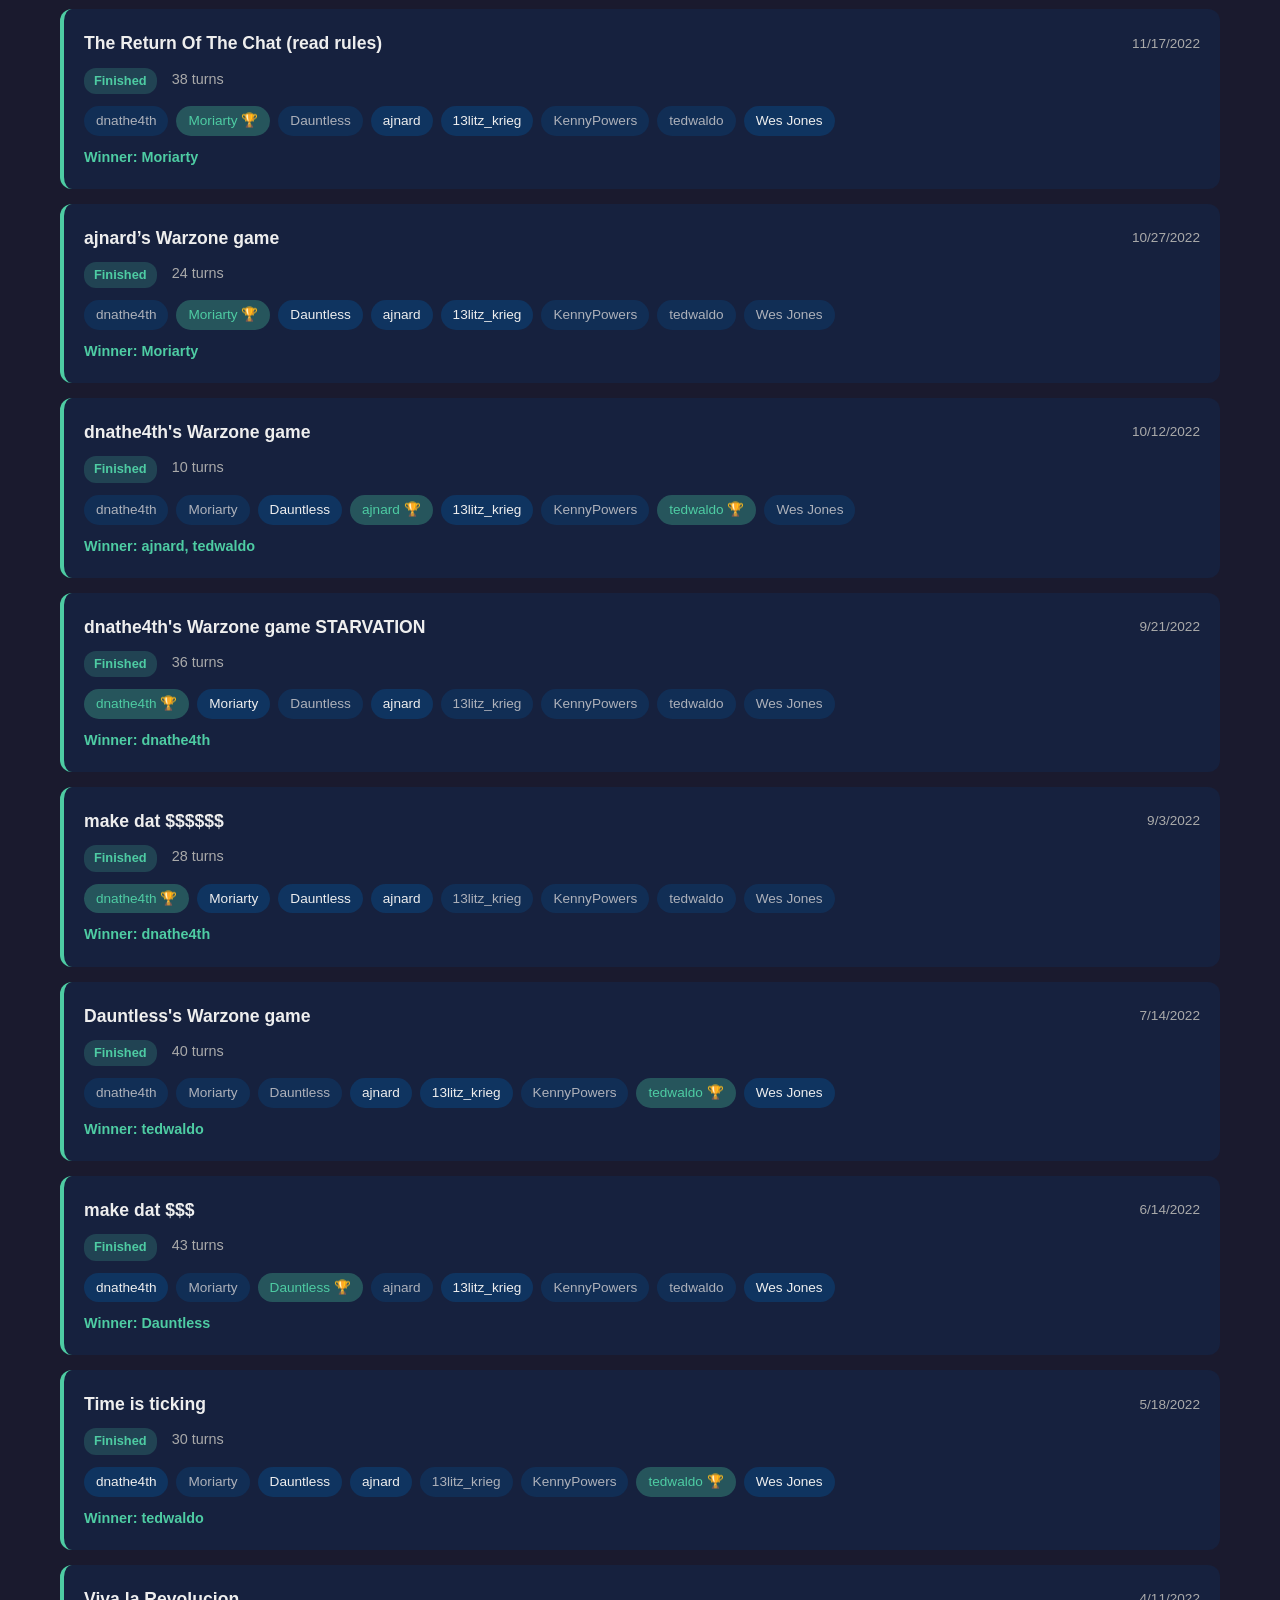
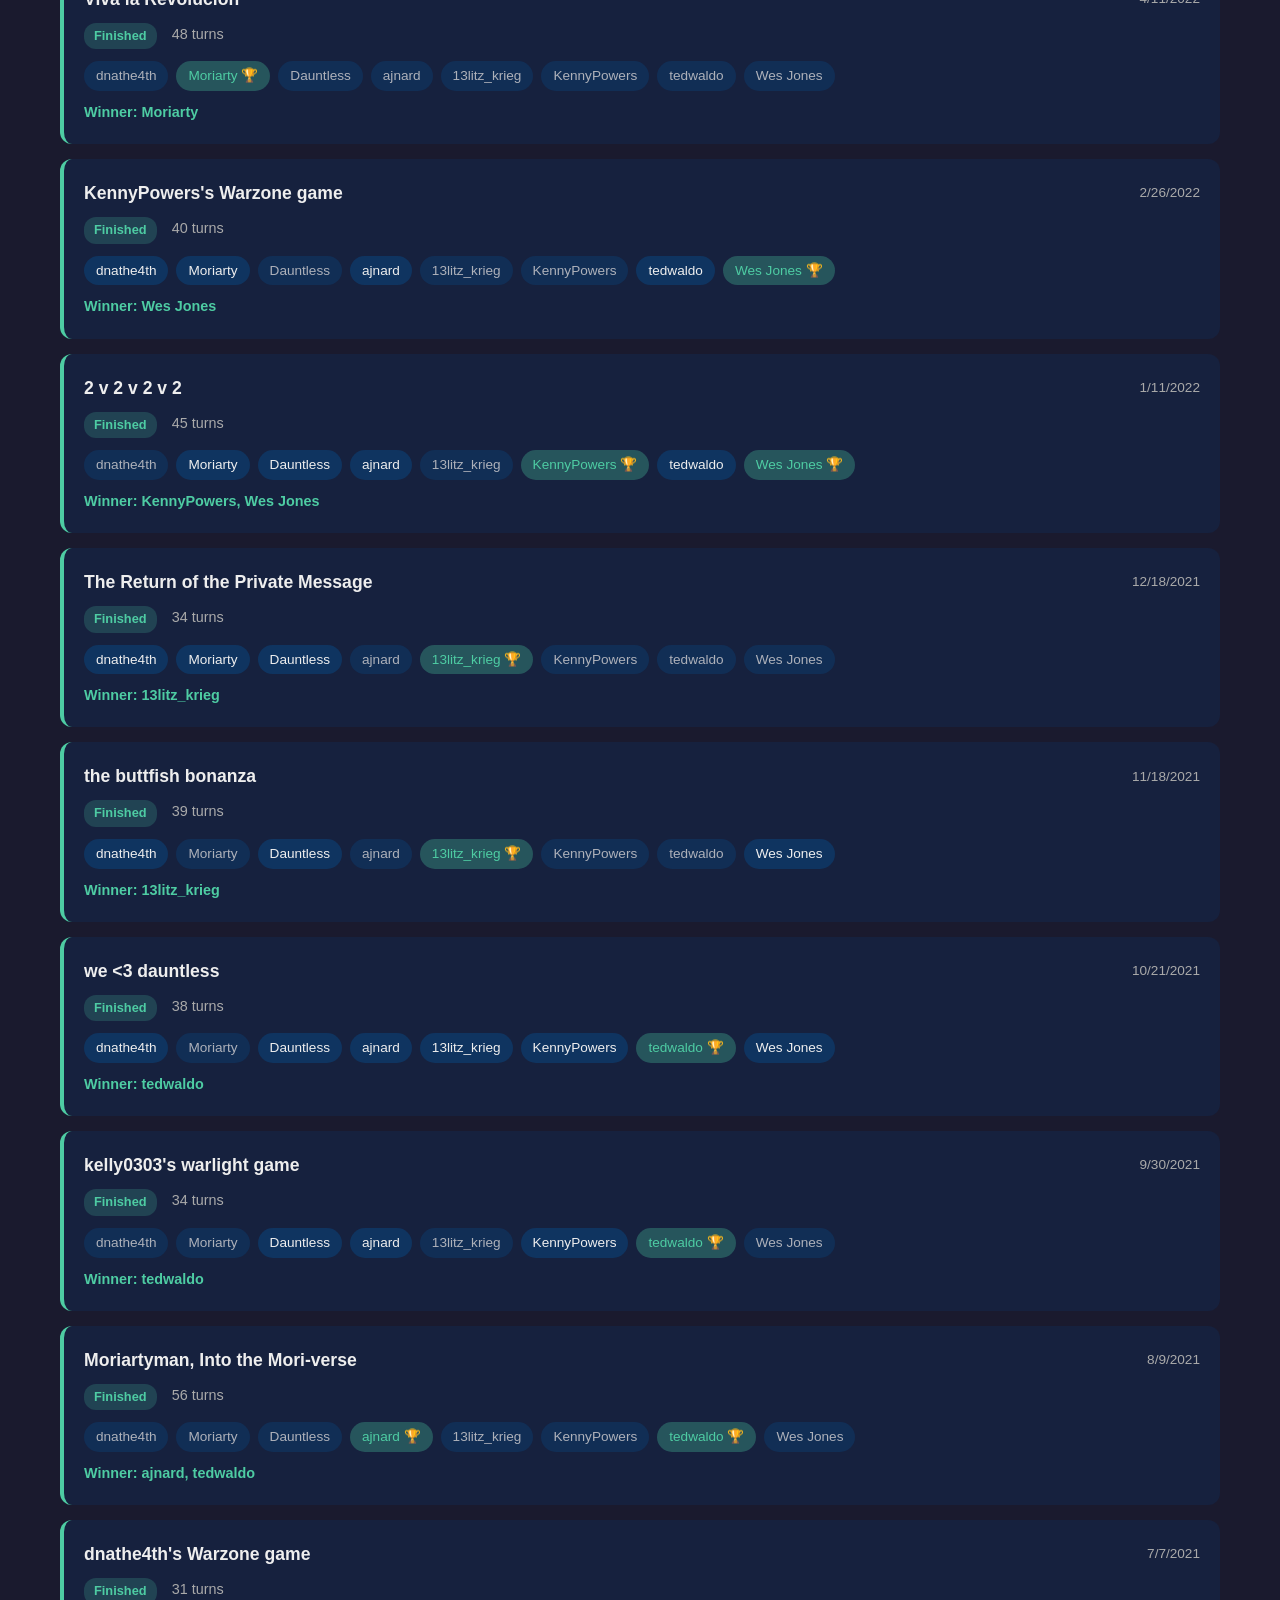
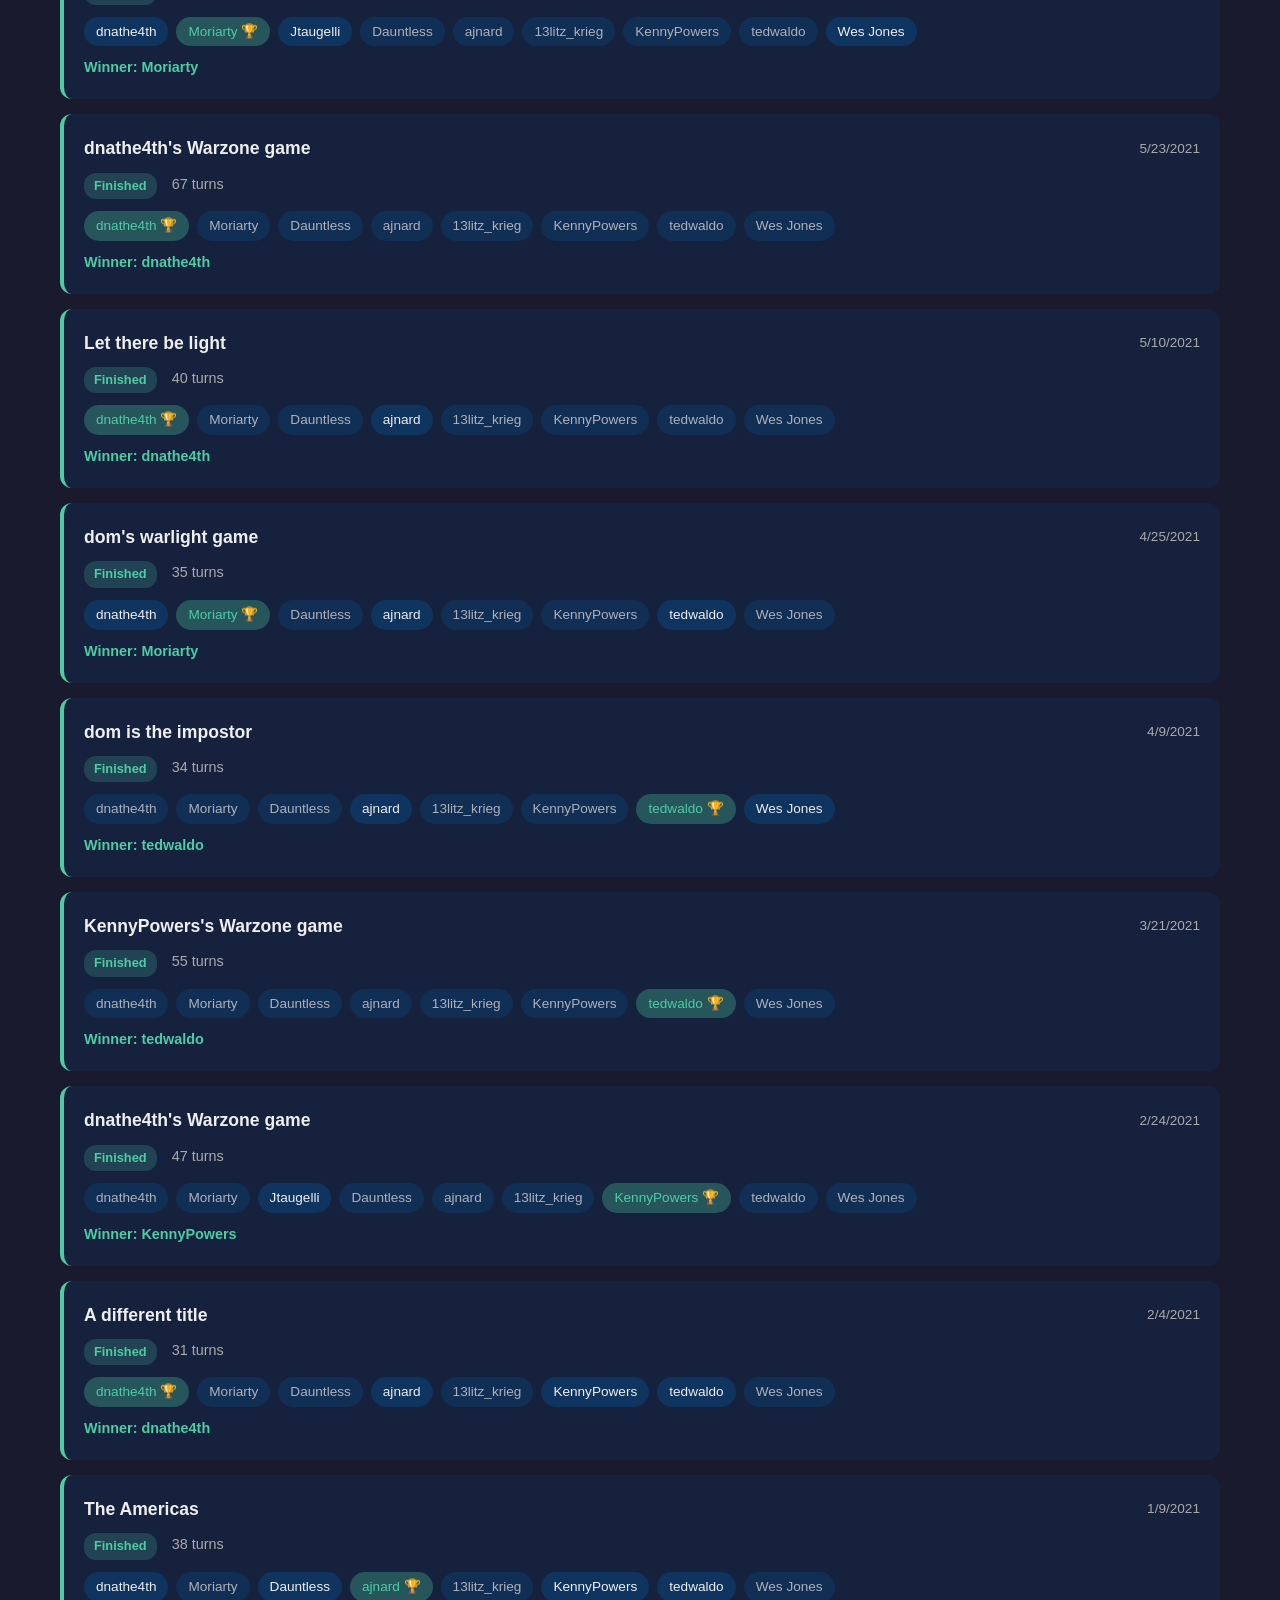
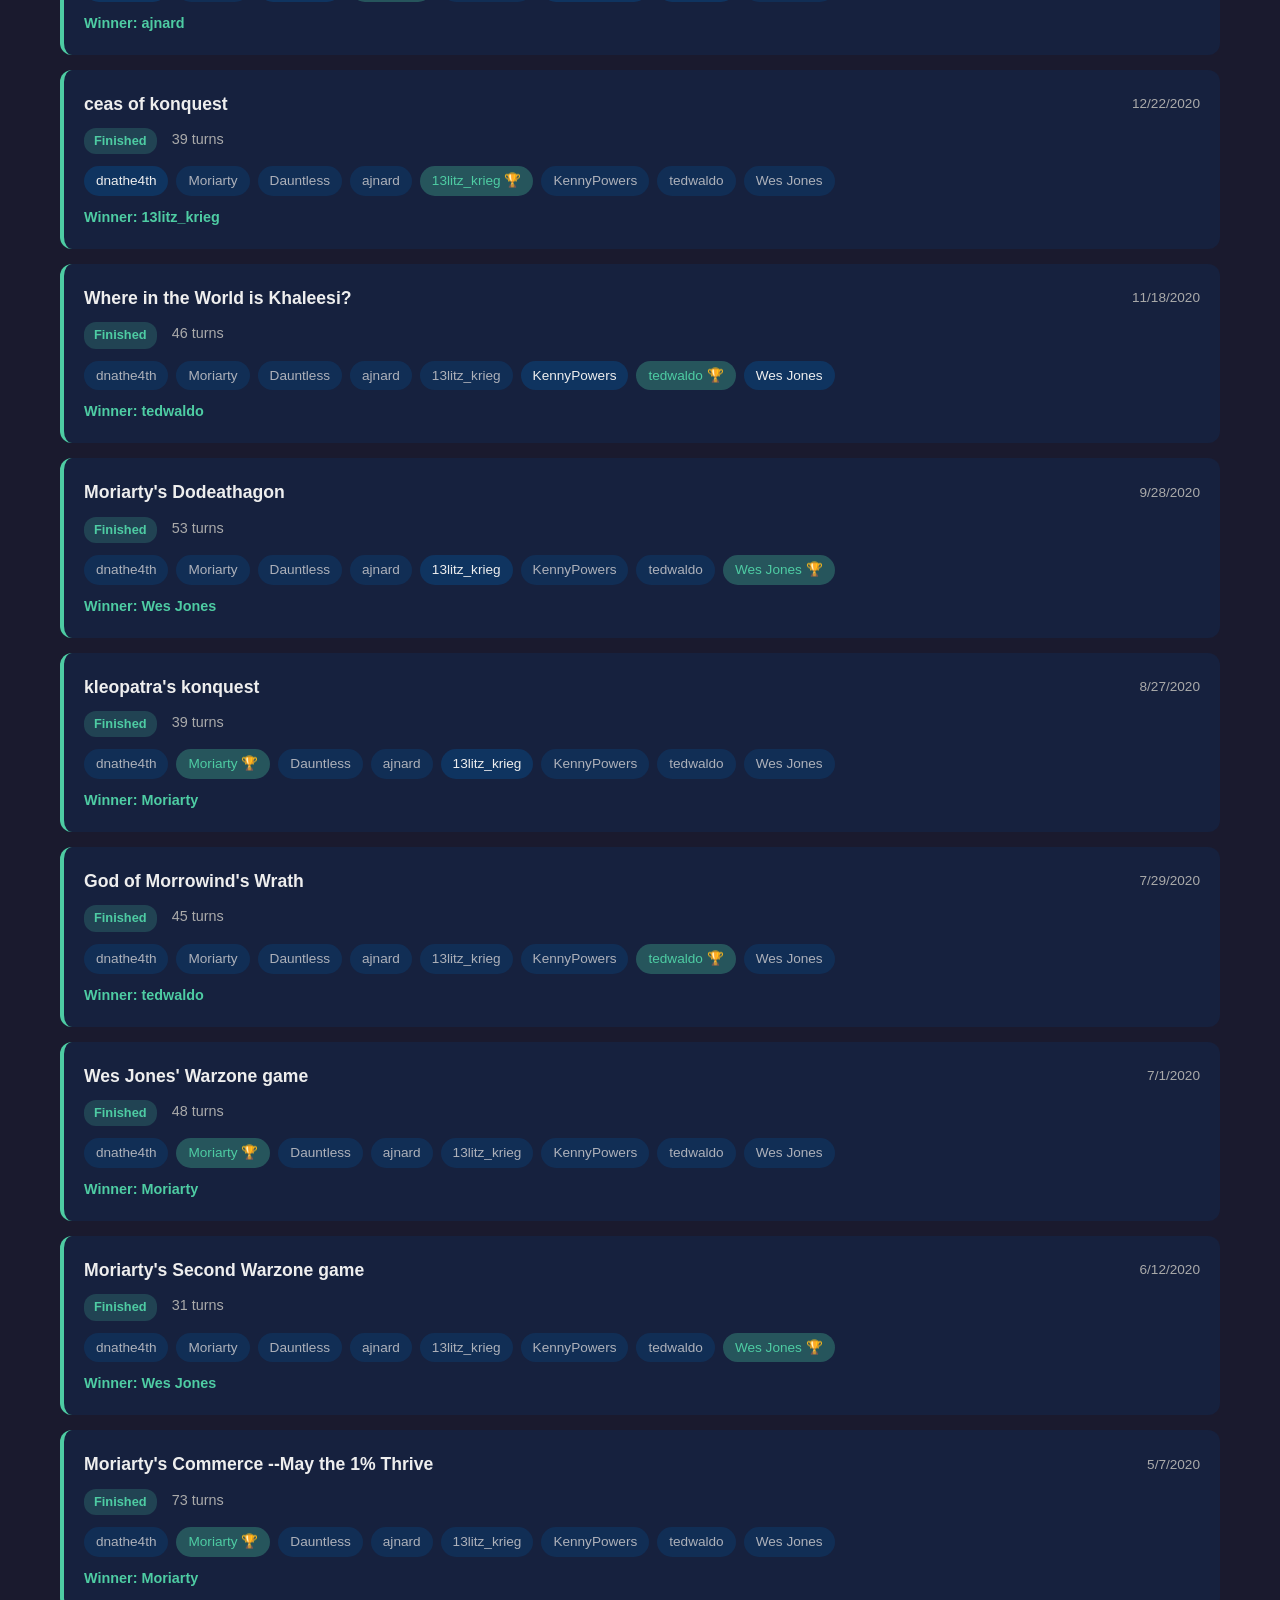
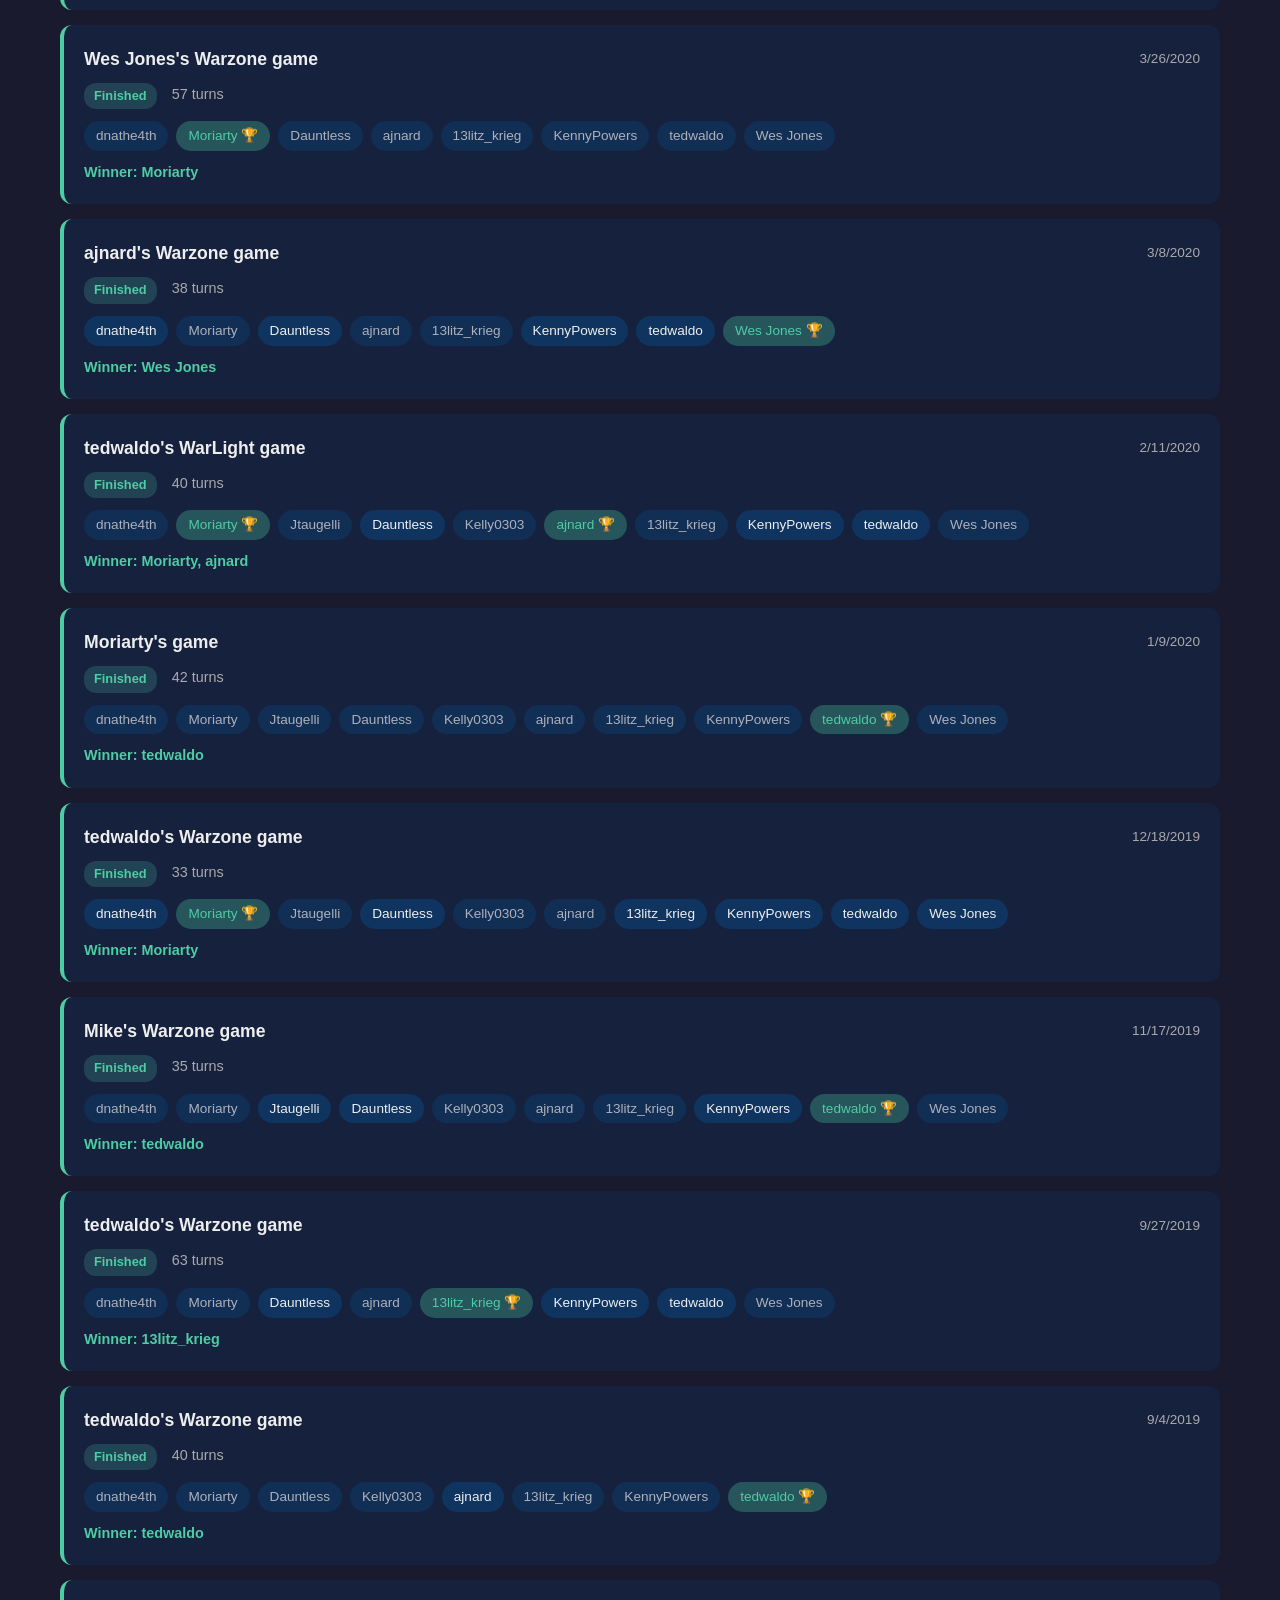
==== commit ddf4b652: "Finalize Warzone stats dashboard with enhanced analytics - Filtered to 134 games with both ajnard AN" ====
--- a/warzone-stats/index.html
+++ b/warzone-stats/index.html
@@ -4,7 +4,427 @@
     <meta charset="UTF-8">
     <meta name="viewport" content="width=device-width, initial-scale=1.0">
     <title>Warzone Stats Dashboard</title>
-    <link rel="stylesheet" href="style.css">
+    <style>* {
+    margin: 0;
+    padding: 0;
+    box-sizing: border-box;
+}
+
+:root {
+    --bg-primary: #1a1a2e;
+    --bg-secondary: #16213e;
+    --bg-card: #0f3460;
+    --text-primary: #eee;
+    --text-secondary: #aaa;
+    --accent: #e94560;
+    --accent-secondary: #0f3460;
+    --success: #4ecca3;
+    --warning: #ffc93c;
+}
+
+body {
+    font-family: -apple-system, BlinkMacSystemFont, 'Segoe UI', Roboto, Oxygen, Ubuntu, sans-serif;
+    background: var(--bg-primary);
+    color: var(--text-primary);
+    line-height: 1.6;
+    min-height: 100vh;
+}
+
+.container {
+    max-width: 1200px;
+    margin: 0 auto;
+    padding: 20px;
+}
+
+/* Header */
+header {
+    text-align: center;
+    padding: 40px 0;
+    border-bottom: 1px solid var(--bg-card);
+    margin-bottom: 30px;
+}
+
+header h1 {
+    font-size: 2.5rem;
+    margin-bottom: 10px;
+    background: linear-gradient(135deg, var(--accent), var(--warning));
+    -webkit-background-clip: text;
+    -webkit-text-fill-color: transparent;
+    background-clip: text;
+}
+
+.subtitle {
+    color: var(--text-secondary);
+    font-size: 1.1rem;
+}
+
+.last-updated {
+    color: var(--text-secondary);
+    font-size: 0.85rem;
+    margin-top: 10px;
+}
+
+/* Stats Overview */
+.stats-overview {
+    display: grid;
+    grid-template-columns: repeat(auto-fit, minmax(150px, 1fr));
+    gap: 20px;
+    margin-bottom: 40px;
+}
+
+.stat-card {
+    background: var(--bg-card);
+    padding: 25px;
+    border-radius: 12px;
+    text-align: center;
+    transition: transform 0.2s;
+}
+
+.stat-card:hover {
+    transform: translateY(-3px);
+}
+
+.stat-value {
+    font-size: 2.5rem;
+    font-weight: bold;
+    color: var(--accent);
+}
+
+.stat-label {
+    color: var(--text-secondary);
+    font-size: 0.9rem;
+    margin-top: 5px;
+}
+
+/* Sections */
+section {
+    margin-bottom: 40px;
+}
+
+section h2 {
+    font-size: 1.5rem;
+    margin-bottom: 20px;
+    padding-bottom: 10px;
+    border-bottom: 2px solid var(--accent);
+    display: inline-block;
+}
+
+.section-desc {
+    color: var(--text-secondary);
+    margin-bottom: 15px;
+}
+
+/* Leaderboard Table */
+table {
+    width: 100%;
+    border-collapse: collapse;
+    background: var(--bg-secondary);
+    border-radius: 12px;
+    overflow: hidden;
+}
+
+th, td {
+    padding: 15px;
+    text-align: left;
+}
+
+th {
+    background: var(--bg-card);
+    font-weight: 600;
+    color: var(--text-secondary);
+    text-transform: uppercase;
+    font-size: 0.8rem;
+    letter-spacing: 0.5px;
+}
+
+tr:not(:last-child) {
+    border-bottom: 1px solid var(--bg-card);
+}
+
+tr:hover {
+    background: rgba(233, 69, 96, 0.1);
+}
+
+.rank {
+    font-weight: bold;
+    color: var(--text-secondary);
+}
+
+.rank-1 .rank { color: gold; font-size: 1.2rem; }
+.rank-2 .rank { color: silver; font-size: 1.1rem; }
+.rank-3 .rank { color: #cd7f32; font-size: 1.05rem; }
+
+.player-name {
+    font-weight: 600;
+}
+
+.wins {
+    color: var(--success);
+    font-weight: bold;
+}
+
+.losses {
+    color: var(--accent);
+}
+
+.last-win {
+    font-size: 0.85rem;
+    color: var(--text-secondary);
+}
+
+/* Head-to-Head */
+.h2h-controls {
+    margin-bottom: 20px;
+}
+
+.h2h-controls select {
+    padding: 12px 20px;
+    font-size: 1rem;
+    border: none;
+    border-radius: 8px;
+    background: var(--bg-card);
+    color: var(--text-primary);
+    cursor: pointer;
+    min-width: 200px;
+}
+
+.h2h-table {
+    max-width: 500px;
+}
+
+.h2h-table .positive {
+    color: var(--success);
+    font-weight: bold;
+}
+
+.h2h-table .negative {
+    color: var(--accent);
+}
+
+.h2h-table .even {
+    color: var(--warning);
+}
+
+/* Filters */
+.filters {
+    display: flex;
+    gap: 15px;
+    margin-bottom: 20px;
+    flex-wrap: wrap;
+}
+
+.filters input,
+.filters select {
+    padding: 12px 15px;
+    font-size: 0.95rem;
+    border: none;
+    border-radius: 8px;
+    background: var(--bg-card);
+    color: var(--text-primary);
+    min-width: 150px;
+}
+
+.filters input {
+    flex: 1;
+    min-width: 200px;
+}
+
+.filters input::placeholder {
+    color: var(--text-secondary);
+}
+
+/* Games List */
+.games-container {
+    display: grid;
+    gap: 15px;
+}
+
+.game-card {
+    background: var(--bg-secondary);
+    border-radius: 12px;
+    padding: 20px;
+    border-left: 4px solid var(--accent);
+    transition: transform 0.2s;
+}
+
+.game-card:hover {
+    transform: translateX(5px);
+}
+
+.game-card.finished {
+    border-left-color: var(--success);
+}
+
+.game-card.in-progress {
+    border-left-color: var(--warning);
+}
+
+.game-header {
+    display: flex;
+    justify-content: space-between;
+    align-items: center;
+    margin-bottom: 10px;
+    flex-wrap: wrap;
+    gap: 10px;
+}
+
+.game-name {
+    font-weight: 600;
+    font-size: 1.1rem;
+    color: var(--text-primary);
+    text-decoration: none;
+}
+
+.game-name:hover {
+    color: var(--accent);
+}
+
+.game-date {
+    color: var(--text-secondary);
+    font-size: 0.85rem;
+}
+
+.game-details {
+    display: flex;
+    gap: 15px;
+    margin-bottom: 12px;
+    font-size: 0.9rem;
+}
+
+.game-state {
+    padding: 3px 10px;
+    border-radius: 12px;
+    font-size: 0.8rem;
+    font-weight: 600;
+}
+
+.game-state.finished {
+    background: rgba(78, 204, 163, 0.2);
+    color: var(--success);
+}
+
+.game-state.in-progress {
+    background: rgba(255, 201, 60, 0.2);
+    color: var(--warning);
+}
+
+.game-turns {
+    color: var(--text-secondary);
+}
+
+.game-players {
+    display: flex;
+    flex-wrap: wrap;
+    gap: 8px;
+    margin-bottom: 10px;
+}
+
+.player-tag {
+    padding: 4px 12px;
+    border-radius: 15px;
+    font-size: 0.85rem;
+    background: var(--bg-card);
+}
+
+.player-tag.won {
+    background: rgba(78, 204, 163, 0.3);
+    color: var(--success);
+}
+
+.player-tag.eliminated {
+    opacity: 0.7;
+}
+
+.game-winner {
+    color: var(--success);
+    font-weight: 600;
+    font-size: 0.9rem;
+}
+
+/* Footer */
+footer {
+    text-align: center;
+    padding: 30px 0;
+    margin-top: 40px;
+    border-top: 1px solid var(--bg-card);
+    color: var(--text-secondary);
+}
+
+footer a {
+    color: var(--accent);
+    text-decoration: none;
+}
+
+footer a:hover {
+    text-decoration: underline;
+}
+
+/* Error State */
+.error {
+    background: var(--bg-secondary);
+    padding: 40px;
+    border-radius: 12px;
+    text-align: center;
+    margin-top: 50px;
+}
+
+.error h2 {
+    color: var(--accent);
+    margin-bottom: 15px;
+}
+
+.error ol {
+    text-align: left;
+    max-width: 500px;
+    margin: 20px auto;
+}
+
+.error li {
+    margin-bottom: 10px;
+}
+
+.error code {
+    background: var(--bg-card);
+    padding: 2px 8px;
+    border-radius: 4px;
+    font-size: 0.9rem;
+}
+
+.error a {
+    color: var(--accent);
+}
+
+.no-results {
+    text-align: center;
+    color: var(--text-secondary);
+    padding: 40px;
+}
+
+/* Responsive */
+@media (max-width: 768px) {
+    header h1 {
+        font-size: 1.8rem;
+    }
+
+    .stats-overview {
+        grid-template-columns: repeat(3, 1fr);
+    }
+
+    th, td {
+        padding: 10px 8px;
+        font-size: 0.9rem;
+    }
+
+    .filters {
+        flex-direction: column;
+    }
+
+    .filters input,
+    .filters select {
+        width: 100%;
+    }
+}
+</style>
 </head>
 <body>
     <div class="container">
@@ -40,6 +460,7 @@
                         <th>Losses</th>
                         <th>Games</th>
                         <th>Win Rate</th>
+                        <th>Last Win</th>
                     </tr>
                 </thead>
                 <tbody id="leaderboardBody">
@@ -80,11 +501,7962 @@
     </div>
 
     <script>
+        const EMBEDDED_DATA = {
+  "fetchedAt": "2025-11-30T17:43:51.575748Z",
+  "totalGames": 134,
+  "games": [
+    {
+      "id": "12575368",
+      "name": "Jtaugelli's WarLight game",
+      "state": "Finished",
+      "created": "12/28/2016 02:49:46",
+      "numberOfTurns": "21",
+      "players": [
+        {
+          "id": "3776911513",
+          "name": "dnathe4th",
+          "state": "SurrenderAccepted",
+          "team": "None"
+        },
+        {
+          "id": "3976572255",
+          "name": "Jtaugelli",
+          "state": "Eliminated",
+          "team": "None"
+        },
+        {
+          "id": "2076911344",
+          "name": "Dauntless",
+          "state": "SurrenderAccepted",
+          "team": "None"
+        },
+        {
+          "id": "3976915175",
+          "name": "ajnard",
+          "state": "SurrenderAccepted",
+          "team": "None"
+        },
+        {
+          "id": "8676914864",
+          "name": "13litz_krieg",
+          "state": "Won",
+          "team": "None"
+        }
+      ],
+      "winners": [
+        "13litz_krieg"
+      ],
+      "templateId": "971853"
+    },
+    {
+      "id": "13539475",
+      "name": "tedwaldo's WarLight game",
+      "state": "Finished",
+      "created": "5/25/2017 05:50:56",
+      "numberOfTurns": "21",
+      "players": [
+        {
+          "id": "3776911513",
+          "name": "dnathe4th",
+          "state": "SurrenderAccepted",
+          "team": "None"
+        },
+        {
+          "id": "4366559531",
+          "name": "Moriarty",
+          "state": "SurrenderAccepted",
+          "team": "None"
+        },
+        {
+          "id": "3976572255",
+          "name": "Jtaugelli",
+          "state": "Declined",
+          "team": "None"
+        },
+        {
+          "id": "2076911344",
+          "name": "Dauntless",
+          "state": "Eliminated",
+          "team": "None"
+        },
+        {
+          "id": "3976915175",
+          "name": "ajnard",
+          "state": "Won",
+          "team": "None"
+        },
+        {
+          "id": "8676914864",
+          "name": "13litz_krieg",
+          "state": "Eliminated",
+          "team": "None"
+        },
+        {
+          "id": "4883720522",
+          "name": "tedwaldo",
+          "state": "Eliminated",
+          "team": "None"
+        }
+      ],
+      "winners": [
+        "ajnard"
+      ],
+      "templateId": null
+    },
+    {
+      "id": "32982956",
+      "name": "Failure is Not an Option",
+      "state": "Finished",
+      "created": "12/23/2022 18:30:55",
+      "numberOfTurns": "70",
+      "players": [
+        {
+          "id": "3776911513",
+          "name": "dnathe4th",
+          "state": "Eliminated",
+          "team": "None"
+        },
+        {
+          "id": "4366559531",
+          "name": "Moriarty",
+          "state": "Eliminated",
+          "team": "None"
+        },
+        {
+          "id": "2076911344",
+          "name": "Dauntless",
+          "state": "SurrenderAccepted",
+          "team": "None"
+        },
+        {
+          "id": "3976915175",
+          "name": "ajnard",
+          "state": "SurrenderAccepted",
+          "team": "None"
+        },
+        {
+          "id": "8676914864",
+          "name": "13litz_krieg",
+          "state": "Won",
+          "team": "None"
+        },
+        {
+          "id": "2879094842",
+          "name": "KennyPowers",
+          "state": "SurrenderAccepted",
+          "team": "None"
+        },
+        {
+          "id": "4883720522",
+          "name": "tedwaldo",
+          "state": "Booted",
+          "team": "None"
+        },
+        {
+          "id": "89106026916",
+          "name": "Wes Jones",
+          "state": "Booted",
+          "team": "None"
+        }
+      ],
+      "winners": [
+        "13litz_krieg"
+      ],
+      "templateId": null
+    },
+    {
+      "id": "17442171",
+      "name": "Moriarty's Warzone game",
+      "state": "Finished",
+      "created": "1/2/2019 01:14:18",
+      "numberOfTurns": "23",
+      "players": [
+        {
+          "id": "3776911513",
+          "name": "dnathe4th",
+          "state": "SurrenderAccepted",
+          "team": "None"
+        },
+        {
+          "id": "4366559531",
+          "name": "Moriarty",
+          "state": "Eliminated",
+          "team": "None"
+        },
+        {
+          "id": "3976572255",
+          "name": "Jtaugelli",
+          "state": "Booted",
+          "team": "None"
+        },
+        {
+          "id": "2076911344",
+          "name": "Dauntless",
+          "state": "SurrenderAccepted",
+          "team": "None"
+        },
+        {
+          "id": "3976915175",
+          "name": "ajnard",
+          "state": "Booted",
+          "team": "None"
+        },
+        {
+          "id": "8676914864",
+          "name": "13litz_krieg",
+          "state": "SurrenderAccepted",
+          "team": "None"
+        },
+        {
+          "id": "2879094842",
+          "name": "KennyPowers",
+          "state": "SurrenderAccepted",
+          "team": "None"
+        },
+        {
+          "id": "4883720522",
+          "name": "tedwaldo",
+          "state": "Won",
+          "team": "None"
+        }
+      ],
+      "winners": [
+        "tedwaldo"
+      ],
+      "templateId": null
+    },
+    {
+      "id": "18506504",
+      "name": "tedwaldo's Warzone game",
+      "state": "Finished",
+      "created": "4/29/2019 00:20:42",
+      "numberOfTurns": "24",
+      "players": [
+        {
+          "id": "3776911513",
+          "name": "dnathe4th",
+          "state": "Eliminated",
+          "team": "None"
+        },
+        {
+          "id": "4366559531",
+          "name": "Moriarty",
+          "state": "Won",
+          "team": "None"
+        },
+        {
+          "id": "3976572255",
+          "name": "Jtaugelli",
+          "state": "Eliminated",
+          "team": "None"
+        },
+        {
+          "id": "2076911344",
+          "name": "Dauntless",
+          "state": "Eliminated",
+          "team": "None"
+        },
+        {
+          "id": "4766742277",
+          "name": "Kelly0303",
+          "state": "Eliminated",
+          "team": "None"
+        },
+        {
+          "id": "3976915175",
+          "name": "ajnard",
+          "state": "Eliminated",
+          "team": "None"
+        },
+        {
+          "id": "8676914864",
+          "name": "13litz_krieg",
+          "state": "Eliminated",
+          "team": "None"
+        },
+        {
+          "id": "2879094842",
+          "name": "KennyPowers",
+          "state": "Eliminated",
+          "team": "None"
+        },
+        {
+          "id": "4883720522",
+          "name": "tedwaldo",
+          "state": "SurrenderAccepted",
+          "team": "None"
+        }
+      ],
+      "winners": [
+        "Moriarty"
+      ],
+      "templateId": "1229472"
+    },
+    {
+      "id": "25303638",
+      "name": "The Americas",
+      "state": "Finished",
+      "created": "1/9/2021 02:54:02",
+      "numberOfTurns": "38",
+      "players": [
+        {
+          "id": "3776911513",
+          "name": "dnathe4th",
+          "state": "SurrenderAccepted",
+          "team": "None"
+        },
+        {
+          "id": "4366559531",
+          "name": "Moriarty",
+          "state": "Eliminated",
+          "team": "None"
+        },
+        {
+          "id": "2076911344",
+          "name": "Dauntless",
+          "state": "SurrenderAccepted",
+          "team": "None"
+        },
+        {
+          "id": "3976915175",
+          "name": "ajnard",
+          "state": "Won",
+          "team": "None"
+        },
+        {
+          "id": "8676914864",
+          "name": "13litz_krieg",
+          "state": "Eliminated",
+          "team": "None"
+        },
+        {
+          "id": "2879094842",
+          "name": "KennyPowers",
+          "state": "SurrenderAccepted",
+          "team": "None"
+        },
+        {
+          "id": "4883720522",
+          "name": "tedwaldo",
+          "state": "SurrenderAccepted",
+          "team": "None"
+        },
+        {
+          "id": "89106026916",
+          "name": "Wes Jones",
+          "state": "Eliminated",
+          "team": "None"
+        }
+      ],
+      "winners": [
+        "ajnard"
+      ],
+      "templateId": null
+    },
+    {
+      "id": "28610931",
+      "name": "we <3 dauntless",
+      "state": "Finished",
+      "created": "10/21/2021 16:01:15",
+      "numberOfTurns": "38",
+      "players": [
+        {
+          "id": "3776911513",
+          "name": "dnathe4th",
+          "state": "SurrenderAccepted",
+          "team": "None"
+        },
+        {
+          "id": "4366559531",
+          "name": "Moriarty",
+          "state": "Eliminated",
+          "team": "None"
+        },
+        {
+          "id": "2076911344",
+          "name": "Dauntless",
+          "state": "SurrenderAccepted",
+          "team": "None"
+        },
+        {
+          "id": "3976915175",
+          "name": "ajnard",
+          "state": "SurrenderAccepted",
+          "team": "None"
+        },
+        {
+          "id": "8676914864",
+          "name": "13litz_krieg",
+          "state": "SurrenderAccepted",
+          "team": "None"
+        },
+        {
+          "id": "2879094842",
+          "name": "KennyPowers",
+          "state": "SurrenderAccepted",
+          "team": "None"
+        },
+        {
+          "id": "4883720522",
+          "name": "tedwaldo",
+          "state": "Won",
+          "team": "None"
+        },
+        {
+          "id": "89106026916",
+          "name": "Wes Jones",
+          "state": "SurrenderAccepted",
+          "team": "None"
+        }
+      ],
+      "winners": [
+        "tedwaldo"
+      ],
+      "templateId": "1421405"
+    },
+    {
+      "id": "21269420",
+      "name": "Wes Jones's Warzone game",
+      "state": "Finished",
+      "created": "3/26/2020 23:55:47",
+      "numberOfTurns": "57",
+      "players": [
+        {
+          "id": "3776911513",
+          "name": "dnathe4th",
+          "state": "Eliminated",
+          "team": "None"
+        },
+        {
+          "id": "4366559531",
+          "name": "Moriarty",
+          "state": "Won",
+          "team": "None"
+        },
+        {
+          "id": "2076911344",
+          "name": "Dauntless",
+          "state": "Eliminated",
+          "team": "None"
+        },
+        {
+          "id": "3976915175",
+          "name": "ajnard",
+          "state": "Eliminated",
+          "team": "None"
+        },
+        {
+          "id": "8676914864",
+          "name": "13litz_krieg",
+          "state": "Eliminated",
+          "team": "None"
+        },
+        {
+          "id": "2879094842",
+          "name": "KennyPowers",
+          "state": "Eliminated",
+          "team": "None"
+        },
+        {
+          "id": "4883720522",
+          "name": "tedwaldo",
+          "state": "Eliminated",
+          "team": "None"
+        },
+        {
+          "id": "89106026916",
+          "name": "Wes Jones",
+          "state": "Eliminated",
+          "team": "None"
+        }
+      ],
+      "winners": [
+        "Moriarty"
+      ],
+      "templateId": null
+    },
+    {
+      "id": "26477484",
+      "name": "dom is the impostor",
+      "state": "Finished",
+      "created": "4/9/2021 14:16:03",
+      "numberOfTurns": "34",
+      "players": [
+        {
+          "id": "3776911513",
+          "name": "dnathe4th",
+          "state": "Eliminated",
+          "team": "None"
+        },
+        {
+          "id": "4366559531",
+          "name": "Moriarty",
+          "state": "Eliminated",
+          "team": "None"
+        },
+        {
+          "id": "2076911344",
+          "name": "Dauntless",
+          "state": "Eliminated",
+          "team": "None"
+        },
+        {
+          "id": "3976915175",
+          "name": "ajnard",
+          "state": "SurrenderAccepted",
+          "team": "None"
+        },
+        {
+          "id": "8676914864",
+          "name": "13litz_krieg",
+          "state": "Eliminated",
+          "team": "None"
+        },
+        {
+          "id": "2879094842",
+          "name": "KennyPowers",
+          "state": "Eliminated",
+          "team": "None"
+        },
+        {
+          "id": "4883720522",
+          "name": "tedwaldo",
+          "state": "Won",
+          "team": "None"
+        },
+        {
+          "id": "89106026916",
+          "name": "Wes Jones",
+          "state": "SurrenderAccepted",
+          "team": "None"
+        }
+      ],
+      "winners": [
+        "tedwaldo"
+      ],
+      "templateId": null
+    },
+    {
+      "id": "23033287",
+      "name": "Wes Jones' Warzone game",
+      "state": "Finished",
+      "created": "7/1/2020 21:22:44",
+      "numberOfTurns": "48",
+      "players": [
+        {
+          "id": "3776911513",
+          "name": "dnathe4th",
+          "state": "Eliminated",
+          "team": "None"
+        },
+        {
+          "id": "4366559531",
+          "name": "Moriarty",
+          "state": "Won",
+          "team": "None"
+        },
+        {
+          "id": "2076911344",
+          "name": "Dauntless",
+          "state": "Eliminated",
+          "team": "None"
+        },
+        {
+          "id": "3976915175",
+          "name": "ajnard",
+          "state": "Eliminated",
+          "team": "None"
+        },
+        {
+          "id": "8676914864",
+          "name": "13litz_krieg",
+          "state": "Eliminated",
+          "team": "None"
+        },
+        {
+          "id": "2879094842",
+          "name": "KennyPowers",
+          "state": "Eliminated",
+          "team": "None"
+        },
+        {
+          "id": "4883720522",
+          "name": "tedwaldo",
+          "state": "Eliminated",
+          "team": "None"
+        },
+        {
+          "id": "89106026916",
+          "name": "Wes Jones",
+          "state": "Eliminated",
+          "team": "None"
+        }
+      ],
+      "winners": [
+        "Moriarty"
+      ],
+      "templateId": null
+    },
+    {
+      "id": "13440081",
+      "name": "Moriarty's WarLight game",
+      "state": "Finished",
+      "created": "5/8/2017 17:45:05",
+      "numberOfTurns": "28",
+      "players": [
+        {
+          "id": "3776911513",
+          "name": "dnathe4th",
+          "state": "Eliminated",
+          "team": "None"
+        },
+        {
+          "id": "4366559531",
+          "name": "Moriarty",
+          "state": "SurrenderAccepted",
+          "team": "None"
+        },
+        {
+          "id": "3976572255",
+          "name": "Jtaugelli",
+          "state": "Booted",
+          "team": "None"
+        },
+        {
+          "id": "2076911344",
+          "name": "Dauntless",
+          "state": "SurrenderAccepted",
+          "team": "None"
+        },
+        {
+          "id": "3976915175",
+          "name": "ajnard",
+          "state": "SurrenderAccepted",
+          "team": "None"
+        },
+        {
+          "id": "8676914864",
+          "name": "13litz_krieg",
+          "state": "Eliminated",
+          "team": "None"
+        },
+        {
+          "id": "4883720522",
+          "name": "tedwaldo",
+          "state": "Won",
+          "team": "None"
+        }
+      ],
+      "winners": [
+        "tedwaldo"
+      ],
+      "templateId": null
+    },
+    {
+      "id": "40504560",
+      "name": "A Song of Ice and Fire",
+      "state": "Finished",
+      "created": "2/23/2025 16:26:39",
+      "numberOfTurns": "31",
+      "players": [
+        {
+          "id": "3776911513",
+          "name": "dnathe4th",
+          "state": "SurrenderAccepted",
+          "team": "None"
+        },
+        {
+          "id": "4366559531",
+          "name": "Moriarty",
+          "state": "SurrenderAccepted",
+          "team": "None"
+        },
+        {
+          "id": "2076911344",
+          "name": "Dauntless",
+          "state": "Won",
+          "team": "None"
+        },
+        {
+          "id": "3976915175",
+          "name": "ajnard",
+          "state": "Eliminated",
+          "team": "None"
+        },
+        {
+          "id": "8676914864",
+          "name": "13litz_krieg",
+          "state": "SurrenderAccepted",
+          "team": "None"
+        },
+        {
+          "id": "2879094842",
+          "name": "KennyPowers",
+          "state": "Eliminated",
+          "team": "None"
+        },
+        {
+          "id": "4883720522",
+          "name": "tedwaldo",
+          "state": "Eliminated",
+          "team": "None"
+        },
+        {
+          "id": "89106026916",
+          "name": "Wes Jones",
+          "state": "Eliminated",
+          "team": "None"
+        }
+      ],
+      "winners": [
+        "Dauntless"
+      ],
+      "templateId": null
+    },
+    {
+      "id": "33864776",
+      "name": "Mr Gump\u2019s Seven Hump Wump",
+      "state": "Finished",
+      "created": "3/19/2023 18:11:32",
+      "numberOfTurns": "46",
+      "players": [
+        {
+          "id": "3776911513",
+          "name": "dnathe4th",
+          "state": "Won",
+          "team": "1"
+        },
+        {
+          "id": "4366559531",
+          "name": "Moriarty",
+          "state": "Eliminated",
+          "team": "2"
+        },
+        {
+          "id": "2076911344",
+          "name": "Dauntless",
+          "state": "SurrenderAccepted",
+          "team": "2"
+        },
+        {
+          "id": "3976915175",
+          "name": "ajnard",
+          "state": "Eliminated",
+          "team": "0"
+        },
+        {
+          "id": "8676914864",
+          "name": "13litz_krieg",
+          "state": "Eliminated",
+          "team": "3"
+        },
+        {
+          "id": "2879094842",
+          "name": "KennyPowers",
+          "state": "Won",
+          "team": "1"
+        },
+        {
+          "id": "4883720522",
+          "name": "tedwaldo",
+          "state": "Eliminated",
+          "team": "3"
+        },
+        {
+          "id": "89106026916",
+          "name": "Wes Jones",
+          "state": "SurrenderAccepted",
+          "team": "0"
+        }
+      ],
+      "winners": [
+        "dnathe4th",
+        "KennyPowers"
+      ],
+      "templateId": null
+    },
+    {
+      "id": "12647846",
+      "name": "Jtaugelli's WarLight game",
+      "state": "Finished",
+      "created": "1/7/2017 18:03:59",
+      "numberOfTurns": "21",
+      "players": [
+        {
+          "id": "3776911513",
+          "name": "dnathe4th",
+          "state": "Won",
+          "team": "None"
+        },
+        {
+          "id": "3976572255",
+          "name": "Jtaugelli",
+          "state": "SurrenderAccepted",
+          "team": "None"
+        },
+        {
+          "id": "2076911344",
+          "name": "Dauntless",
+          "state": "SurrenderAccepted",
+          "team": "None"
+        },
+        {
+          "id": "3976915175",
+          "name": "ajnard",
+          "state": "SurrenderAccepted",
+          "team": "None"
+        },
+        {
+          "id": "8676914864",
+          "name": "13litz_krieg",
+          "state": "SurrenderAccepted",
+          "team": "None"
+        }
+      ],
+      "winners": [
+        "dnathe4th"
+      ],
+      "templateId": null
+    },
+    {
+      "id": "19560480",
+      "name": "tedwaldo's Warzone game",
+      "state": "Finished",
+      "created": "9/4/2019 00:12:16",
+      "numberOfTurns": "40",
+      "players": [
+        {
+          "id": "3776911513",
+          "name": "dnathe4th",
+          "state": "Eliminated",
+          "team": "None"
+        },
+        {
+          "id": "4366559531",
+          "name": "Moriarty",
+          "state": "Eliminated",
+          "team": "None"
+        },
+        {
+          "id": "2076911344",
+          "name": "Dauntless",
+          "state": "Eliminated",
+          "team": "None"
+        },
+        {
+          "id": "4766742277",
+          "name": "Kelly0303",
+          "state": "Eliminated",
+          "team": "None"
+        },
+        {
+          "id": "3976915175",
+          "name": "ajnard",
+          "state": "SurrenderAccepted",
+          "team": "None"
+        },
+        {
+          "id": "8676914864",
+          "name": "13litz_krieg",
+          "state": "Eliminated",
+          "team": "None"
+        },
+        {
+          "id": "2879094842",
+          "name": "KennyPowers",
+          "state": "Eliminated",
+          "team": "None"
+        },
+        {
+          "id": "4883720522",
+          "name": "tedwaldo",
+          "state": "Won",
+          "team": "None"
+        }
+      ],
+      "winners": [
+        "tedwaldo"
+      ],
+      "templateId": null
+    },
+    {
+      "id": "15708958",
+      "name": "tedwaldo's WarLight game",
+      "state": "Finished",
+      "created": "5/26/2018 19:53:01",
+      "numberOfTurns": "29",
+      "players": [
+        {
+          "id": "3776911513",
+          "name": "dnathe4th",
+          "state": "Eliminated",
+          "team": "None"
+        },
+        {
+          "id": "4366559531",
+          "name": "Moriarty",
+          "state": "Won",
+          "team": "None"
+        },
+        {
+          "id": "3976572255",
+          "name": "Jtaugelli",
+          "state": "Declined",
+          "team": "None"
+        },
+        {
+          "id": "2076911344",
+          "name": "Dauntless",
+          "state": "SurrenderAccepted",
+          "team": "None"
+        },
+        {
+          "id": "4766742277",
+          "name": "Kelly0303",
+          "state": "Eliminated",
+          "team": "None"
+        },
+        {
+          "id": "3976915175",
+          "name": "ajnard",
+          "state": "Eliminated",
+          "team": "None"
+        },
+        {
+          "id": "8676914864",
+          "name": "13litz_krieg",
+          "state": "SurrenderAccepted",
+          "team": "None"
+        },
+        {
+          "id": "4883720522",
+          "name": "tedwaldo",
+          "state": "SurrenderAccepted",
+          "team": "None"
+        }
+      ],
+      "winners": [
+        "Moriarty"
+      ],
+      "templateId": "1149926"
+    },
+    {
+      "id": "40001642",
+      "name": "happy new warzone game",
+      "state": "Finished",
+      "created": "1/1/2025 14:46:00",
+      "numberOfTurns": "43",
+      "players": [
+        {
+          "id": "3776911513",
+          "name": "dnathe4th",
+          "state": "Eliminated",
+          "team": "None"
+        },
+        {
+          "id": "4366559531",
+          "name": "Moriarty",
+          "state": "Eliminated",
+          "team": "None"
+        },
+        {
+          "id": "2076911344",
+          "name": "Dauntless",
+          "state": "Eliminated",
+          "team": "None"
+        },
+        {
+          "id": "3976915175",
+          "name": "ajnard",
+          "state": "Won",
+          "team": "None"
+        },
+        {
+          "id": "8676914864",
+          "name": "13litz_krieg",
+          "state": "SurrenderAccepted",
+          "team": "None"
+        },
+        {
+          "id": "2879094842",
+          "name": "KennyPowers",
+          "state": "SurrenderAccepted",
+          "team": "None"
+        },
+        {
+          "id": "4883720522",
+          "name": "tedwaldo",
+          "state": "Eliminated",
+          "team": "None"
+        },
+        {
+          "id": "89106026916",
+          "name": "Wes Jones",
+          "state": "Eliminated",
+          "team": "None"
+        }
+      ],
+      "winners": [
+        "ajnard"
+      ],
+      "templateId": null
+    },
+    {
+      "id": "16737305",
+      "name": "KennyPowers' Warzone game",
+      "state": "Finished",
+      "created": "10/21/2018 05:53:44",
+      "numberOfTurns": "28",
+      "players": [
+        {
+          "id": "3776911513",
+          "name": "dnathe4th",
+          "state": "Eliminated",
+          "team": "None"
+        },
+        {
+          "id": "4366559531",
+          "name": "Moriarty",
+          "state": "Eliminated",
+          "team": "None"
+        },
+        {
+          "id": "3976572255",
+          "name": "Jtaugelli",
+          "state": "Eliminated",
+          "team": "None"
+        },
+        {
+          "id": "2076911344",
+          "name": "Dauntless",
+          "state": "SurrenderAccepted",
+          "team": "None"
+        },
+        {
+          "id": "3976915175",
+          "name": "ajnard",
+          "state": "Won",
+          "team": "None"
+        },
+        {
+          "id": "8676914864",
+          "name": "13litz_krieg",
+          "state": "SurrenderAccepted",
+          "team": "None"
+        },
+        {
+          "id": "2879094842",
+          "name": "KennyPowers",
+          "state": "Eliminated",
+          "team": "None"
+        },
+        {
+          "id": "4883720522",
+          "name": "tedwaldo",
+          "state": "Eliminated",
+          "team": "None"
+        }
+      ],
+      "winners": [
+        "ajnard"
+      ],
+      "templateId": null
+    },
+    {
+      "id": "15410643",
+      "name": "John\u2019s Warzone game",
+      "state": "Finished",
+      "created": "4/13/2018 04:06:02",
+      "numberOfTurns": "19",
+      "players": [
+        {
+          "id": "3776911513",
+          "name": "dnathe4th",
+          "state": "Won",
+          "team": "None"
+        },
+        {
+          "id": "4366559531",
+          "name": "Moriarty",
+          "state": "SurrenderAccepted",
+          "team": "None"
+        },
+        {
+          "id": "3976572255",
+          "name": "Jtaugelli",
+          "state": "SurrenderAccepted",
+          "team": "None"
+        },
+        {
+          "id": "2076911344",
+          "name": "Dauntless",
+          "state": "SurrenderAccepted",
+          "team": "None"
+        },
+        {
+          "id": "4766742277",
+          "name": "Kelly0303",
+          "state": "RemovedByHost",
+          "team": "None"
+        },
+        {
+          "id": "3976915175",
+          "name": "ajnard",
+          "state": "SurrenderAccepted",
+          "team": "None"
+        },
+        {
+          "id": "8676914864",
+          "name": "13litz_krieg",
+          "state": "SurrenderAccepted",
+          "team": "None"
+        },
+        {
+          "id": "4883720522",
+          "name": "tedwaldo",
+          "state": "SurrenderAccepted",
+          "team": "None"
+        }
+      ],
+      "winners": [
+        "dnathe4th"
+      ],
+      "templateId": null
+    },
+    {
+      "id": "27014930",
+      "name": "dnathe4th's Warzone game",
+      "state": "Finished",
+      "created": "5/23/2021 18:45:40",
+      "numberOfTurns": "67",
+      "players": [
+        {
+          "id": "3776911513",
+          "name": "dnathe4th",
+          "state": "Won",
+          "team": "None"
+        },
+        {
+          "id": "4366559531",
+          "name": "Moriarty",
+          "state": "Eliminated",
+          "team": "None"
+        },
+        {
+          "id": "2076911344",
+          "name": "Dauntless",
+          "state": "Eliminated",
+          "team": "None"
+        },
+        {
+          "id": "3976915175",
+          "name": "ajnard",
+          "state": "Eliminated",
+          "team": "None"
+        },
+        {
+          "id": "8676914864",
+          "name": "13litz_krieg",
+          "state": "Eliminated",
+          "team": "None"
+        },
+        {
+          "id": "2879094842",
+          "name": "KennyPowers",
+          "state": "Eliminated",
+          "team": "None"
+        },
+        {
+          "id": "4883720522",
+          "name": "tedwaldo",
+          "state": "Eliminated",
+          "team": "None"
+        },
+        {
+          "id": "89106026916",
+          "name": "Wes Jones",
+          "state": "Eliminated",
+          "team": "None"
+        }
+      ],
+      "winners": [
+        "dnathe4th"
+      ],
+      "templateId": null
+    },
+    {
+      "id": "28403697",
+      "name": "kelly0303's warlight game",
+      "state": "Finished",
+      "created": "9/30/2021 13:08:28",
+      "numberOfTurns": "34",
+      "players": [
+        {
+          "id": "3776911513",
+          "name": "dnathe4th",
+          "state": "Eliminated",
+          "team": "None"
+        },
+        {
+          "id": "4366559531",
+          "name": "Moriarty",
+          "state": "Eliminated",
+          "team": "None"
+        },
+        {
+          "id": "2076911344",
+          "name": "Dauntless",
+          "state": "SurrenderAccepted",
+          "team": "None"
+        },
+        {
+          "id": "3976915175",
+          "name": "ajnard",
+          "state": "SurrenderAccepted",
+          "team": "None"
+        },
+        {
+          "id": "8676914864",
+          "name": "13litz_krieg",
+          "state": "Eliminated",
+          "team": "None"
+        },
+        {
+          "id": "2879094842",
+          "name": "KennyPowers",
+          "state": "SurrenderAccepted",
+          "team": "None"
+        },
+        {
+          "id": "4883720522",
+          "name": "tedwaldo",
+          "state": "Won",
+          "team": "None"
+        },
+        {
+          "id": "89106026916",
+          "name": "Wes Jones",
+          "state": "Eliminated",
+          "team": "None"
+        }
+      ],
+      "winners": [
+        "tedwaldo"
+      ],
+      "templateId": "1394422"
+    },
+    {
+      "id": "26860113",
+      "name": "Let there be light",
+      "state": "Finished",
+      "created": "5/10/2021 15:40:23",
+      "numberOfTurns": "40",
+      "players": [
+        {
+          "id": "3776911513",
+          "name": "dnathe4th",
+          "state": "Won",
+          "team": "None"
+        },
+        {
+          "id": "4366559531",
+          "name": "Moriarty",
+          "state": "Eliminated",
+          "team": "None"
+        },
+        {
+          "id": "2076911344",
+          "name": "Dauntless",
+          "state": "Eliminated",
+          "team": "None"
+        },
+        {
+          "id": "3976915175",
+          "name": "ajnard",
+          "state": "SurrenderAccepted",
+          "team": "None"
+        },
+        {
+          "id": "8676914864",
+          "name": "13litz_krieg",
+          "state": "Eliminated",
+          "team": "None"
+        },
+        {
+          "id": "2879094842",
+          "name": "KennyPowers",
+          "state": "Eliminated",
+          "team": "None"
+        },
+        {
+          "id": "4883720522",
+          "name": "tedwaldo",
+          "state": "Eliminated",
+          "team": "None"
+        },
+        {
+          "id": "89106026916",
+          "name": "Wes Jones",
+          "state": "Eliminated",
+          "team": "None"
+        }
+      ],
+      "winners": [
+        "dnathe4th"
+      ],
+      "templateId": null
+    },
+    {
+      "id": "38380230",
+      "name": "Moriarty: Triple Threat",
+      "state": "Finished",
+      "created": "7/7/2024 15:25:50",
+      "numberOfTurns": "9",
+      "players": [
+        {
+          "id": "3776911513",
+          "name": "dnathe4th",
+          "state": "Eliminated",
+          "team": "None"
+        },
+        {
+          "id": "4366559531",
+          "name": "Moriarty",
+          "state": "Won",
+          "team": "None"
+        },
+        {
+          "id": "2076911344",
+          "name": "Dauntless",
+          "state": "Eliminated",
+          "team": "None"
+        },
+        {
+          "id": "3976915175",
+          "name": "ajnard",
+          "state": "Eliminated",
+          "team": "None"
+        },
+        {
+          "id": "8676914864",
+          "name": "13litz_krieg",
+          "state": "Eliminated",
+          "team": "None"
+        },
+        {
+          "id": "2879094842",
+          "name": "KennyPowers",
+          "state": "Eliminated",
+          "team": "None"
+        },
+        {
+          "id": "4883720522",
+          "name": "tedwaldo",
+          "state": "Eliminated",
+          "team": "None"
+        },
+        {
+          "id": "89106026916",
+          "name": "Wes Jones",
+          "state": "Eliminated",
+          "team": "None"
+        }
+      ],
+      "winners": [
+        "Moriarty"
+      ],
+      "templateId": null
+    },
+    {
+      "id": "40806451",
+      "name": "Dauntless's Warzone game",
+      "state": "Finished",
+      "created": "3/26/2025 00:32:23",
+      "numberOfTurns": "20",
+      "players": [
+        {
+          "id": "3776911513",
+          "name": "dnathe4th",
+          "state": "Won",
+          "team": "2"
+        },
+        {
+          "id": "4366559531",
+          "name": "Moriarty",
+          "state": "Won",
+          "team": "2"
+        },
+        {
+          "id": "2076911344",
+          "name": "Dauntless",
+          "state": "Eliminated",
+          "team": "3"
+        },
+        {
+          "id": "3976915175",
+          "name": "ajnard",
+          "state": "Booted",
+          "team": "0"
+        },
+        {
+          "id": "8676914864",
+          "name": "13litz_krieg",
+          "state": "Eliminated",
+          "team": "0"
+        },
+        {
+          "id": "2879094842",
+          "name": "KennyPowers",
+          "state": "SurrenderAccepted",
+          "team": "1"
+        },
+        {
+          "id": "4883720522",
+          "name": "tedwaldo",
+          "state": "Booted",
+          "team": "1"
+        },
+        {
+          "id": "89106026916",
+          "name": "Wes Jones",
+          "state": "Eliminated",
+          "team": "3"
+        }
+      ],
+      "winners": [
+        "dnathe4th",
+        "Moriarty"
+      ],
+      "templateId": null
+    },
+    {
+      "id": "15079937",
+      "name": "Mike's Game",
+      "state": "Finished",
+      "created": "2/24/2018 14:57:59",
+      "numberOfTurns": "38",
+      "players": [
+        {
+          "id": "3776911513",
+          "name": "dnathe4th",
+          "state": "SurrenderAccepted",
+          "team": "None"
+        },
+        {
+          "id": "4366559531",
+          "name": "Moriarty",
+          "state": "SurrenderAccepted",
+          "team": "None"
+        },
+        {
+          "id": "3976572255",
+          "name": "Jtaugelli",
+          "state": "Won",
+          "team": "None"
+        },
+        {
+          "id": "2076911344",
+          "name": "Dauntless",
+          "state": "SurrenderAccepted",
+          "team": "None"
+        },
+        {
+          "id": "4766742277",
+          "name": "Kelly0303",
+          "state": "SurrenderAccepted",
+          "team": "None"
+        },
+        {
+          "id": "3976915175",
+          "name": "ajnard",
+          "state": "SurrenderAccepted",
+          "team": "None"
+        },
+        {
+          "id": "8676914864",
+          "name": "13litz_krieg",
+          "state": "Eliminated",
+          "team": "None"
+        },
+        {
+          "id": "4883720522",
+          "name": "tedwaldo",
+          "state": "SurrenderAccepted",
+          "team": "None"
+        }
+      ],
+      "winners": [
+        "Jtaugelli"
+      ],
+      "templateId": null
+    },
+    {
+      "id": "13868744",
+      "name": "tedwaldo's WarLight game",
+      "state": "Finished",
+      "created": "7/26/2017 05:08:19",
+      "numberOfTurns": "23",
+      "players": [
+        {
+          "id": "3776911513",
+          "name": "dnathe4th",
+          "state": "Eliminated",
+          "team": "None"
+        },
+        {
+          "id": "4366559531",
+          "name": "Moriarty",
+          "state": "SurrenderAccepted",
+          "team": "None"
+        },
+        {
+          "id": "3976572255",
+          "name": "Jtaugelli",
+          "state": "SurrenderAccepted",
+          "team": "None"
+        },
+        {
+          "id": "2076911344",
+          "name": "Dauntless",
+          "state": "SurrenderAccepted",
+          "team": "None"
+        },
+        {
+          "id": "3976915175",
+          "name": "ajnard",
+          "state": "SurrenderAccepted",
+          "team": "None"
+        },
+        {
+          "id": "8676914864",
+          "name": "13litz_krieg",
+          "state": "Eliminated",
+          "team": "None"
+        },
+        {
+          "id": "4883720522",
+          "name": "tedwaldo",
+          "state": "Won",
+          "team": "None"
+        }
+      ],
+      "winners": [
+        "tedwaldo"
+      ],
+      "templateId": "1055619"
+    },
+    {
+      "id": "28887592",
+      "name": "the buttfish bonanza",
+      "state": "Finished",
+      "created": "11/18/2021 21:39:30",
+      "numberOfTurns": "39",
+      "players": [
+        {
+          "id": "3776911513",
+          "name": "dnathe4th",
+          "state": "SurrenderAccepted",
+          "team": "None"
+        },
+        {
+          "id": "4366559531",
+          "name": "Moriarty",
+          "state": "Eliminated",
+          "team": "None"
+        },
+        {
+          "id": "2076911344",
+          "name": "Dauntless",
+          "state": "SurrenderAccepted",
+          "team": "None"
+        },
+        {
+          "id": "3976915175",
+          "name": "ajnard",
+          "state": "Eliminated",
+          "team": "None"
+        },
+        {
+          "id": "8676914864",
+          "name": "13litz_krieg",
+          "state": "Won",
+          "team": "None"
+        },
+        {
+          "id": "2879094842",
+          "name": "KennyPowers",
+          "state": "Eliminated",
+          "team": "None"
+        },
+        {
+          "id": "4883720522",
+          "name": "tedwaldo",
+          "state": "Eliminated",
+          "team": "None"
+        },
+        {
+          "id": "89106026916",
+          "name": "Wes Jones",
+          "state": "SurrenderAccepted",
+          "team": "None"
+        }
+      ],
+      "winners": [
+        "13litz_krieg"
+      ],
+      "templateId": null
+    },
+    {
+      "id": "31402899",
+      "name": "Dauntless's Warzone game",
+      "state": "Finished",
+      "created": "7/14/2022 13:50:28",
+      "numberOfTurns": "40",
+      "players": [
+        {
+          "id": "3776911513",
+          "name": "dnathe4th",
+          "state": "Eliminated",
+          "team": "None"
+        },
+        {
+          "id": "4366559531",
+          "name": "Moriarty",
+          "state": "Eliminated",
+          "team": "None"
+        },
+        {
+          "id": "2076911344",
+          "name": "Dauntless",
+          "state": "Eliminated",
+          "team": "None"
+        },
+        {
+          "id": "3976915175",
+          "name": "ajnard",
+          "state": "SurrenderAccepted",
+          "team": "None"
+        },
+        {
+          "id": "8676914864",
+          "name": "13litz_krieg",
+          "state": "SurrenderAccepted",
+          "team": "None"
+        },
+        {
+          "id": "2879094842",
+          "name": "KennyPowers",
+          "state": "Eliminated",
+          "team": "None"
+        },
+        {
+          "id": "4883720522",
+          "name": "tedwaldo",
+          "state": "Won",
+          "team": "None"
+        },
+        {
+          "id": "89106026916",
+          "name": "Wes Jones",
+          "state": "SurrenderAccepted",
+          "team": "None"
+        }
+      ],
+      "winners": [
+        "tedwaldo"
+      ],
+      "templateId": null
+    },
+    {
+      "id": "34270654",
+      "name": "dnathe4th's Warzone game",
+      "state": "Finished",
+      "created": "4/30/2023 17:21:28",
+      "numberOfTurns": "28",
+      "players": [
+        {
+          "id": "3776911513",
+          "name": "dnathe4th",
+          "state": "Eliminated",
+          "team": "None"
+        },
+        {
+          "id": "4366559531",
+          "name": "Moriarty",
+          "state": "Won",
+          "team": "None"
+        },
+        {
+          "id": "2076911344",
+          "name": "Dauntless",
+          "state": "SurrenderAccepted",
+          "team": "None"
+        },
+        {
+          "id": "3976915175",
+          "name": "ajnard",
+          "state": "Eliminated",
+          "team": "None"
+        },
+        {
+          "id": "8676914864",
+          "name": "13litz_krieg",
+          "state": "Eliminated",
+          "team": "None"
+        },
+        {
+          "id": "2879094842",
+          "name": "KennyPowers",
+          "state": "Eliminated",
+          "team": "None"
+        },
+        {
+          "id": "4883720522",
+          "name": "tedwaldo",
+          "state": "Eliminated",
+          "team": "None"
+        },
+        {
+          "id": "89106026916",
+          "name": "Wes Jones",
+          "state": "Eliminated",
+          "team": "None"
+        }
+      ],
+      "winners": [
+        "Moriarty"
+      ],
+      "templateId": null
+    },
+    {
+      "id": "31876029",
+      "name": "make dat $$$$$$",
+      "state": "Finished",
+      "created": "9/3/2022 17:07:22",
+      "numberOfTurns": "28",
+      "players": [
+        {
+          "id": "3776911513",
+          "name": "dnathe4th",
+          "state": "Won",
+          "team": "None"
+        },
+        {
+          "id": "4366559531",
+          "name": "Moriarty",
+          "state": "SurrenderAccepted",
+          "team": "None"
+        },
+        {
+          "id": "2076911344",
+          "name": "Dauntless",
+          "state": "SurrenderAccepted",
+          "team": "None"
+        },
+        {
+          "id": "3976915175",
+          "name": "ajnard",
+          "state": "SurrenderAccepted",
+          "team": "None"
+        },
+        {
+          "id": "8676914864",
+          "name": "13litz_krieg",
+          "state": "Eliminated",
+          "team": "None"
+        },
+        {
+          "id": "2879094842",
+          "name": "KennyPowers",
+          "state": "Eliminated",
+          "team": "None"
+        },
+        {
+          "id": "4883720522",
+          "name": "tedwaldo",
+          "state": "Eliminated",
+          "team": "None"
+        },
+        {
+          "id": "89106026916",
+          "name": "Wes Jones",
+          "state": "Eliminated",
+          "team": "None"
+        }
+      ],
+      "winners": [
+        "dnathe4th"
+      ],
+      "templateId": null
+    },
+    {
+      "id": "14031564",
+      "name": "ajnard's WarLight game",
+      "state": "Finished",
+      "created": "8/28/2017 18:21:31",
+      "numberOfTurns": "34",
+      "players": [
+        {
+          "id": "3776911513",
+          "name": "dnathe4th",
+          "state": "SurrenderAccepted",
+          "team": "None"
+        },
+        {
+          "id": "4366559531",
+          "name": "Moriarty",
+          "state": "SurrenderAccepted",
+          "team": "None"
+        },
+        {
+          "id": "3976572255",
+          "name": "Jtaugelli",
+          "state": "Eliminated",
+          "team": "None"
+        },
+        {
+          "id": "2076911344",
+          "name": "Dauntless",
+          "state": "Won",
+          "team": "None"
+        },
+        {
+          "id": "3976915175",
+          "name": "ajnard",
+          "state": "SurrenderAccepted",
+          "team": "None"
+        },
+        {
+          "id": "8676914864",
+          "name": "13litz_krieg",
+          "state": "SurrenderAccepted",
+          "team": "None"
+        },
+        {
+          "id": "4883720522",
+          "name": "tedwaldo",
+          "state": "SurrenderAccepted",
+          "team": "None"
+        }
+      ],
+      "winners": [
+        "Dauntless"
+      ],
+      "templateId": null
+    },
+    {
+      "id": "26242767",
+      "name": "KennyPowers's Warzone game",
+      "state": "Finished",
+      "created": "3/21/2021 22:33:47",
+      "numberOfTurns": "55",
+      "players": [
+        {
+          "id": "3776911513",
+          "name": "dnathe4th",
+          "state": "Eliminated",
+          "team": "None"
+        },
+        {
+          "id": "4366559531",
+          "name": "Moriarty",
+          "state": "Eliminated",
+          "team": "None"
+        },
+        {
+          "id": "2076911344",
+          "name": "Dauntless",
+          "state": "Eliminated",
+          "team": "None"
+        },
+        {
+          "id": "3976915175",
+          "name": "ajnard",
+          "state": "Eliminated",
+          "team": "None"
+        },
+        {
+          "id": "8676914864",
+          "name": "13litz_krieg",
+          "state": "Eliminated",
+          "team": "None"
+        },
+        {
+          "id": "2879094842",
+          "name": "KennyPowers",
+          "state": "Eliminated",
+          "team": "None"
+        },
+        {
+          "id": "4883720522",
+          "name": "tedwaldo",
+          "state": "Won",
+          "team": "None"
+        },
+        {
+          "id": "89106026916",
+          "name": "Wes Jones",
+          "state": "Eliminated",
+          "team": "None"
+        }
+      ],
+      "winners": [
+        "tedwaldo"
+      ],
+      "templateId": null
+    },
+    {
+      "id": "30837539",
+      "name": "Time is ticking",
+      "state": "Finished",
+      "created": "5/18/2022 18:54:43",
+      "numberOfTurns": "30",
+      "players": [
+        {
+          "id": "3776911513",
+          "name": "dnathe4th",
+          "state": "SurrenderAccepted",
+          "team": "None"
+        },
+        {
+          "id": "4366559531",
+          "name": "Moriarty",
+          "state": "Eliminated",
+          "team": "None"
+        },
+        {
+          "id": "2076911344",
+          "name": "Dauntless",
+          "state": "SurrenderAccepted",
+          "team": "None"
+        },
+        {
+          "id": "3976915175",
+          "name": "ajnard",
+          "state": "Booted",
+          "team": "None"
+        },
+        {
+          "id": "8676914864",
+          "name": "13litz_krieg",
+          "state": "Eliminated",
+          "team": "None"
+        },
+        {
+          "id": "2879094842",
+          "name": "KennyPowers",
+          "state": "Eliminated",
+          "team": "None"
+        },
+        {
+          "id": "4883720522",
+          "name": "tedwaldo",
+          "state": "Won",
+          "team": "None"
+        },
+        {
+          "id": "89106026916",
+          "name": "Wes Jones",
+          "state": "SurrenderAccepted",
+          "team": "None"
+        }
+      ],
+      "winners": [
+        "tedwaldo"
+      ],
+      "templateId": null
+    },
+    {
+      "id": "20105243",
+      "name": "Mike's Warzone game",
+      "state": "Finished",
+      "created": "11/17/2019 04:40:48",
+      "numberOfTurns": "35",
+      "players": [
+        {
+          "id": "3776911513",
+          "name": "dnathe4th",
+          "state": "Eliminated",
+          "team": "None"
+        },
+        {
+          "id": "4366559531",
+          "name": "Moriarty",
+          "state": "Eliminated",
+          "team": "None"
+        },
+        {
+          "id": "3976572255",
+          "name": "Jtaugelli",
+          "state": "SurrenderAccepted",
+          "team": "None"
+        },
+        {
+          "id": "2076911344",
+          "name": "Dauntless",
+          "state": "SurrenderAccepted",
+          "team": "None"
+        },
+        {
+          "id": "4766742277",
+          "name": "Kelly0303",
+          "state": "Eliminated",
+          "team": "None"
+        },
+        {
+          "id": "3976915175",
+          "name": "ajnard",
+          "state": "Eliminated",
+          "team": "None"
+        },
+        {
+          "id": "8676914864",
+          "name": "13litz_krieg",
+          "state": "Eliminated",
+          "team": "None"
+        },
+        {
+          "id": "2879094842",
+          "name": "KennyPowers",
+          "state": "SurrenderAccepted",
+          "team": "None"
+        },
+        {
+          "id": "4883720522",
+          "name": "tedwaldo",
+          "state": "Won",
+          "team": "None"
+        },
+        {
+          "id": "89106026916",
+          "name": "Wes Jones",
+          "state": "Eliminated",
+          "team": "None"
+        }
+      ],
+      "winners": [
+        "tedwaldo"
+      ],
+      "templateId": "1147645"
+    },
+    {
+      "id": "37475272",
+      "name": "Moriarty\u2019s Illegitimate Victory Game",
+      "state": "Finished",
+      "created": "4/3/2024 14:35:01",
+      "numberOfTurns": "77",
+      "players": [
+        {
+          "id": "3776911513",
+          "name": "dnathe4th",
+          "state": "Eliminated",
+          "team": "None"
+        },
+        {
+          "id": "4366559531",
+          "name": "Moriarty",
+          "state": "Won",
+          "team": "None"
+        },
+        {
+          "id": "2076911344",
+          "name": "Dauntless",
+          "state": "Eliminated",
+          "team": "None"
+        },
+        {
+          "id": "3976915175",
+          "name": "ajnard",
+          "state": "Eliminated",
+          "team": "None"
+        },
+        {
+          "id": "8676914864",
+          "name": "13litz_krieg",
+          "state": "Eliminated",
+          "team": "None"
+        },
+        {
+          "id": "2879094842",
+          "name": "KennyPowers",
+          "state": "Eliminated",
+          "team": "None"
+        },
+        {
+          "id": "4883720522",
+          "name": "tedwaldo",
+          "state": "Eliminated",
+          "team": "None"
+        },
+        {
+          "id": "89106026916",
+          "name": "Wes Jones",
+          "state": "Eliminated",
+          "team": "None"
+        }
+      ],
+      "winners": [
+        "Moriarty"
+      ],
+      "templateId": null
+    },
+    {
+      "id": "36782940",
+      "name": "Let\u2019s all blame the placement",
+      "state": "Finished",
+      "created": "1/20/2024 23:56:20",
+      "numberOfTurns": "56",
+      "players": [
+        {
+          "id": "3776911513",
+          "name": "dnathe4th",
+          "state": "Won",
+          "team": "None"
+        },
+        {
+          "id": "4366559531",
+          "name": "Moriarty",
+          "state": "Eliminated",
+          "team": "None"
+        },
+        {
+          "id": "2076911344",
+          "name": "Dauntless",
+          "state": "Eliminated",
+          "team": "None"
+        },
+        {
+          "id": "3976915175",
+          "name": "ajnard",
+          "state": "Eliminated",
+          "team": "None"
+        },
+        {
+          "id": "8676914864",
+          "name": "13litz_krieg",
+          "state": "Eliminated",
+          "team": "None"
+        },
+        {
+          "id": "2879094842",
+          "name": "KennyPowers",
+          "state": "Eliminated",
+          "team": "None"
+        },
+        {
+          "id": "4883720522",
+          "name": "tedwaldo",
+          "state": "Booted",
+          "team": "None"
+        },
+        {
+          "id": "89106026916",
+          "name": "Wes Jones",
+          "state": "Booted",
+          "team": "None"
+        }
+      ],
+      "winners": [
+        "dnathe4th"
+      ],
+      "templateId": null
+    },
+    {
+      "id": "12690267",
+      "name": "Jtaugelli's WarLight game",
+      "state": "Finished",
+      "created": "1/13/2017 17:03:29",
+      "numberOfTurns": "63",
+      "players": [
+        {
+          "id": "3776911513",
+          "name": "dnathe4th",
+          "state": "SurrenderAccepted",
+          "team": "None"
+        },
+        {
+          "id": "3976572255",
+          "name": "Jtaugelli",
+          "state": "SurrenderAccepted",
+          "team": "None"
+        },
+        {
+          "id": "2076911344",
+          "name": "Dauntless",
+          "state": "Won",
+          "team": "None"
+        },
+        {
+          "id": "3976915175",
+          "name": "ajnard",
+          "state": "SurrenderAccepted",
+          "team": "None"
+        },
+        {
+          "id": "8676914864",
+          "name": "13litz_krieg",
+          "state": "SurrenderAccepted",
+          "team": "None"
+        }
+      ],
+      "winners": [
+        "Dauntless"
+      ],
+      "templateId": null
+    },
+    {
+      "id": "14211049",
+      "name": "dnathe4th's WarLight game",
+      "state": "Finished",
+      "created": "10/2/2017 16:26:41",
+      "numberOfTurns": "25",
+      "players": [
+        {
+          "id": "3776911513",
+          "name": "dnathe4th",
+          "state": "Won",
+          "team": "0"
+        },
+        {
+          "id": "3976572255",
+          "name": "Jtaugelli",
+          "state": "SurrenderAccepted",
+          "team": "1"
+        },
+        {
+          "id": "4366559531",
+          "name": "Moriarty",
+          "state": "Eliminated",
+          "team": "2"
+        },
+        {
+          "id": "2076911344",
+          "name": "Dauntless",
+          "state": "SurrenderAccepted",
+          "team": "2"
+        },
+        {
+          "id": "3976915175",
+          "name": "ajnard",
+          "state": "Won",
+          "team": "0"
+        },
+        {
+          "id": "4766742277",
+          "name": "Kelly0303",
+          "state": "Eliminated",
+          "team": "3"
+        },
+        {
+          "id": "8676914864",
+          "name": "13litz_krieg",
+          "state": "SurrenderAccepted",
+          "team": "1"
+        },
+        {
+          "id": "4883720522",
+          "name": "tedwaldo",
+          "state": "SurrenderAccepted",
+          "team": "3"
+        }
+      ],
+      "winners": [
+        "dnathe4th",
+        "ajnard"
+      ],
+      "templateId": null
+    },
+    {
+      "id": "26678961",
+      "name": "dom's warlight game",
+      "state": "Finished",
+      "created": "4/25/2021 18:57:15",
+      "numberOfTurns": "35",
+      "players": [
+        {
+          "id": "3776911513",
+          "name": "dnathe4th",
+          "state": "SurrenderAccepted",
+          "team": "None"
+        },
+        {
+          "id": "4366559531",
+          "name": "Moriarty",
+          "state": "Won",
+          "team": "None"
+        },
+        {
+          "id": "2076911344",
+          "name": "Dauntless",
+          "state": "Eliminated",
+          "team": "None"
+        },
+        {
+          "id": "3976915175",
+          "name": "ajnard",
+          "state": "SurrenderAccepted",
+          "team": "None"
+        },
+        {
+          "id": "8676914864",
+          "name": "13litz_krieg",
+          "state": "Eliminated",
+          "team": "None"
+        },
+        {
+          "id": "2879094842",
+          "name": "KennyPowers",
+          "state": "Eliminated",
+          "team": "None"
+        },
+        {
+          "id": "4883720522",
+          "name": "tedwaldo",
+          "state": "SurrenderAccepted",
+          "team": "None"
+        },
+        {
+          "id": "89106026916",
+          "name": "Wes Jones",
+          "state": "Eliminated",
+          "team": "None"
+        }
+      ],
+      "winners": [
+        "Moriarty"
+      ],
+      "templateId": "1394422"
+    },
+    {
+      "id": "42153983",
+      "name": "Spy vs Spy: RPG edition",
+      "state": "Finished",
+      "created": "8/30/2025 16:17:18",
+      "numberOfTurns": "52",
+      "players": [
+        {
+          "id": "3776911513",
+          "name": "dnathe4th",
+          "state": "Eliminated",
+          "team": "None"
+        },
+        {
+          "id": "4366559531",
+          "name": "Moriarty",
+          "state": "Won",
+          "team": "None"
+        },
+        {
+          "id": "2076911344",
+          "name": "Dauntless",
+          "state": "Eliminated",
+          "team": "None"
+        },
+        {
+          "id": "3976915175",
+          "name": "ajnard",
+          "state": "Eliminated",
+          "team": "None"
+        },
+        {
+          "id": "8676914864",
+          "name": "13litz_krieg",
+          "state": "Eliminated",
+          "team": "None"
+        },
+        {
+          "id": "2879094842",
+          "name": "KennyPowers",
+          "state": "Eliminated",
+          "team": "None"
+        },
+        {
+          "id": "4883720522",
+          "name": "tedwaldo",
+          "state": "Eliminated",
+          "team": "None"
+        },
+        {
+          "id": "89106026916",
+          "name": "Wes Jones",
+          "state": "Eliminated",
+          "team": "None"
+        }
+      ],
+      "winners": [
+        "Moriarty"
+      ],
+      "templateId": null
+    },
+    {
+      "id": "13112527",
+      "name": "Jtaugelli's WarLight game",
+      "state": "Finished",
+      "created": "3/15/2017 01:42:11",
+      "numberOfTurns": "26",
+      "players": [
+        {
+          "id": "3776911513",
+          "name": "dnathe4th",
+          "state": "SurrenderAccepted",
+          "team": "None"
+        },
+        {
+          "id": "3976572255",
+          "name": "Jtaugelli",
+          "state": "SurrenderAccepted",
+          "team": "None"
+        },
+        {
+          "id": "2076911344",
+          "name": "Dauntless",
+          "state": "SurrenderAccepted",
+          "team": "None"
+        },
+        {
+          "id": "3976915175",
+          "name": "ajnard",
+          "state": "Won",
+          "team": "None"
+        },
+        {
+          "id": "8676914864",
+          "name": "13litz_krieg",
+          "state": "SurrenderAccepted",
+          "team": "None"
+        }
+      ],
+      "winners": [
+        "ajnard"
+      ],
+      "templateId": null
+    },
+    {
+      "id": "18790986",
+      "name": "Moriarty\u2019s Warzone game",
+      "state": "Finished",
+      "created": "6/1/2019 16:27:45",
+      "numberOfTurns": "17",
+      "players": [
+        {
+          "id": "3776911513",
+          "name": "dnathe4th",
+          "state": "Eliminated",
+          "team": "0"
+        },
+        {
+          "id": "4366559531",
+          "name": "Moriarty",
+          "state": "Won",
+          "team": "1"
+        },
+        {
+          "id": "3976572255",
+          "name": "Jtaugelli",
+          "state": "Eliminated",
+          "team": "0"
+        },
+        {
+          "id": "2076911344",
+          "name": "Dauntless",
+          "state": "Won",
+          "team": "1"
+        },
+        {
+          "id": "4766742277",
+          "name": "Kelly0303",
+          "state": "SurrenderAccepted",
+          "team": "0"
+        },
+        {
+          "id": "3976915175",
+          "name": "ajnard",
+          "state": "Won",
+          "team": "1"
+        },
+        {
+          "id": "8676914864",
+          "name": "13litz_krieg",
+          "state": "Won",
+          "team": "1"
+        },
+        {
+          "id": "2879094842",
+          "name": "KennyPowers",
+          "state": "Eliminated",
+          "team": "0"
+        }
+      ],
+      "winners": [
+        "Moriarty",
+        "Dauntless",
+        "ajnard",
+        "13litz_krieg"
+      ],
+      "templateId": null
+    },
+    {
+      "id": "12446468",
+      "name": "Jtaugelli's WarLight game",
+      "state": "Finished",
+      "created": "12/7/2016 18:43:32",
+      "numberOfTurns": "31",
+      "players": [
+        {
+          "id": "3776911513",
+          "name": "dnathe4th",
+          "state": "Eliminated",
+          "team": "None"
+        },
+        {
+          "id": "3976572255",
+          "name": "Jtaugelli",
+          "state": "Won",
+          "team": "None"
+        },
+        {
+          "id": "2076911344",
+          "name": "Dauntless",
+          "state": "Eliminated",
+          "team": "None"
+        },
+        {
+          "id": "3976915175",
+          "name": "ajnard",
+          "state": "Eliminated",
+          "team": "None"
+        },
+        {
+          "id": "8676914864",
+          "name": "13litz_krieg",
+          "state": "SurrenderAccepted",
+          "team": "None"
+        }
+      ],
+      "winners": [
+        "Jtaugelli"
+      ],
+      "templateId": null
+    },
+    {
+      "id": "18271029",
+      "name": "KennyPowers's Warzone game",
+      "state": "Finished",
+      "created": "4/1/2019 13:30:18",
+      "numberOfTurns": "42",
+      "players": [
+        {
+          "id": "3776911513",
+          "name": "dnathe4th",
+          "state": "Eliminated",
+          "team": "None"
+        },
+        {
+          "id": "4366559531",
+          "name": "Moriarty",
+          "state": "Eliminated",
+          "team": "None"
+        },
+        {
+          "id": "3976572255",
+          "name": "Jtaugelli",
+          "state": "Eliminated",
+          "team": "None"
+        },
+        {
+          "id": "2076911344",
+          "name": "Dauntless",
+          "state": "Eliminated",
+          "team": "None"
+        },
+        {
+          "id": "4766742277",
+          "name": "Kelly0303",
+          "state": "Eliminated",
+          "team": "None"
+        },
+        {
+          "id": "3976915175",
+          "name": "ajnard",
+          "state": "Eliminated",
+          "team": "None"
+        },
+        {
+          "id": "8676914864",
+          "name": "13litz_krieg",
+          "state": "Eliminated",
+          "team": "None"
+        },
+        {
+          "id": "2879094842",
+          "name": "KennyPowers",
+          "state": "Eliminated",
+          "team": "None"
+        },
+        {
+          "id": "4883720522",
+          "name": "tedwaldo",
+          "state": "Won",
+          "team": "None"
+        }
+      ],
+      "winners": [
+        "tedwaldo"
+      ],
+      "templateId": null
+    },
+    {
+      "id": "13965121",
+      "name": "tedwaldo's WarLight game",
+      "state": "Finished",
+      "created": "8/15/2017 01:59:20",
+      "numberOfTurns": "23",
+      "players": [
+        {
+          "id": "3776911513",
+          "name": "dnathe4th",
+          "state": "SurrenderAccepted",
+          "team": "None"
+        },
+        {
+          "id": "4366559531",
+          "name": "Moriarty",
+          "state": "SurrenderAccepted",
+          "team": "None"
+        },
+        {
+          "id": "3976572255",
+          "name": "Jtaugelli",
+          "state": "SurrenderAccepted",
+          "team": "None"
+        },
+        {
+          "id": "2076911344",
+          "name": "Dauntless",
+          "state": "SurrenderAccepted",
+          "team": "None"
+        },
+        {
+          "id": "3976915175",
+          "name": "ajnard",
+          "state": "Won",
+          "team": "None"
+        },
+        {
+          "id": "8676914864",
+          "name": "13litz_krieg",
+          "state": "SurrenderAccepted",
+          "team": "None"
+        },
+        {
+          "id": "4883720522",
+          "name": "tedwaldo",
+          "state": "Eliminated",
+          "team": "None"
+        }
+      ],
+      "winners": [
+        "ajnard"
+      ],
+      "templateId": null
+    },
+    {
+      "id": "13754450",
+      "name": "tedwaldo's WarLight game",
+      "state": "Finished",
+      "created": "7/3/2017 18:13:39",
+      "numberOfTurns": "18",
+      "players": [
+        {
+          "id": "3776911513",
+          "name": "dnathe4th",
+          "state": "SurrenderAccepted",
+          "team": "None"
+        },
+        {
+          "id": "4366559531",
+          "name": "Moriarty",
+          "state": "SurrenderAccepted",
+          "team": "None"
+        },
+        {
+          "id": "3976572255",
+          "name": "Jtaugelli",
+          "state": "Booted",
+          "team": "None"
+        },
+        {
+          "id": "2076911344",
+          "name": "Dauntless",
+          "state": "SurrenderAccepted",
+          "team": "None"
+        },
+        {
+          "id": "3976915175",
+          "name": "ajnard",
+          "state": "SurrenderAccepted",
+          "team": "None"
+        },
+        {
+          "id": "8676914864",
+          "name": "13litz_krieg",
+          "state": "Booted",
+          "team": "None"
+        },
+        {
+          "id": "4883720522",
+          "name": "tedwaldo",
+          "state": "Won",
+          "team": "None"
+        }
+      ],
+      "winners": [
+        "tedwaldo"
+      ],
+      "templateId": "1055619"
+    },
+    {
+      "id": "14697420",
+      "name": "dnathe4th's Warzone game",
+      "state": "Finished",
+      "created": "12/30/2017 01:40:09",
+      "numberOfTurns": "22",
+      "players": [
+        {
+          "id": "3776911513",
+          "name": "dnathe4th",
+          "state": "Eliminated",
+          "team": "3"
+        },
+        {
+          "id": "4366559531",
+          "name": "Moriarty",
+          "state": "Eliminated",
+          "team": "3"
+        },
+        {
+          "id": "3976572255",
+          "name": "Jtaugelli",
+          "state": "Eliminated",
+          "team": "1"
+        },
+        {
+          "id": "2076911344",
+          "name": "Dauntless",
+          "state": "Won",
+          "team": "0"
+        },
+        {
+          "id": "4766742277",
+          "name": "Kelly0303",
+          "state": "Eliminated",
+          "team": "2"
+        },
+        {
+          "id": "3976915175",
+          "name": "ajnard",
+          "state": "SurrenderAccepted",
+          "team": "2"
+        },
+        {
+          "id": "8676914864",
+          "name": "13litz_krieg",
+          "state": "SurrenderAccepted",
+          "team": "1"
+        },
+        {
+          "id": "4883720522",
+          "name": "tedwaldo",
+          "state": "Won",
+          "team": "0"
+        }
+      ],
+      "winners": [
+        "Dauntless",
+        "tedwaldo"
+      ],
+      "templateId": null
+    },
+    {
+      "id": "19205083",
+      "name": "dnathe4th's Warzone game",
+      "state": "Finished",
+      "created": "7/29/2019 05:39:58",
+      "numberOfTurns": "42",
+      "players": [
+        {
+          "id": "3776911513",
+          "name": "dnathe4th",
+          "state": "EndedByVote",
+          "team": "None"
+        },
+        {
+          "id": "4366559531",
+          "name": "Moriarty",
+          "state": "EndedByVote",
+          "team": "None"
+        },
+        {
+          "id": "3976572255",
+          "name": "Jtaugelli",
+          "state": "RemovedByHost",
+          "team": "None"
+        },
+        {
+          "id": "2076911344",
+          "name": "Dauntless",
+          "state": "Eliminated",
+          "team": "None"
+        },
+        {
+          "id": "4766742277",
+          "name": "Kelly0303",
+          "state": "RemovedByHost",
+          "team": "None"
+        },
+        {
+          "id": "3976915175",
+          "name": "ajnard",
+          "state": "EndedByVote",
+          "team": "None"
+        },
+        {
+          "id": "8676914864",
+          "name": "13litz_krieg",
+          "state": "EndedByVote",
+          "team": "None"
+        },
+        {
+          "id": "2879094842",
+          "name": "KennyPowers",
+          "state": "EndedByVote",
+          "team": "None"
+        },
+        {
+          "id": "4883720522",
+          "name": "tedwaldo",
+          "state": "EndedByVote",
+          "team": "None"
+        }
+      ],
+      "winners": [],
+      "templateId": null
+    },
+    {
+      "id": "25660335",
+      "name": "A different title",
+      "state": "Finished",
+      "created": "2/4/2021 23:25:50",
+      "numberOfTurns": "31",
+      "players": [
+        {
+          "id": "3776911513",
+          "name": "dnathe4th",
+          "state": "Won",
+          "team": "None"
+        },
+        {
+          "id": "4366559531",
+          "name": "Moriarty",
+          "state": "Eliminated",
+          "team": "None"
+        },
+        {
+          "id": "2076911344",
+          "name": "Dauntless",
+          "state": "Eliminated",
+          "team": "None"
+        },
+        {
+          "id": "3976915175",
+          "name": "ajnard",
+          "state": "SurrenderAccepted",
+          "team": "None"
+        },
+        {
+          "id": "8676914864",
+          "name": "13litz_krieg",
+          "state": "Eliminated",
+          "team": "None"
+        },
+        {
+          "id": "2879094842",
+          "name": "KennyPowers",
+          "state": "SurrenderAccepted",
+          "team": "None"
+        },
+        {
+          "id": "4883720522",
+          "name": "tedwaldo",
+          "state": "SurrenderAccepted",
+          "team": "None"
+        },
+        {
+          "id": "89106026916",
+          "name": "Wes Jones",
+          "state": "Eliminated",
+          "team": "None"
+        }
+      ],
+      "winners": [
+        "dnathe4th"
+      ],
+      "templateId": null
+    },
+    {
+      "id": "13202917",
+      "name": "ajnard's WarLight game",
+      "state": "Finished",
+      "created": "3/29/2017 17:14:22",
+      "numberOfTurns": "30",
+      "players": [
+        {
+          "id": "3776911513",
+          "name": "dnathe4th",
+          "state": "Eliminated",
+          "team": "None"
+        },
+        {
+          "id": "3976572255",
+          "name": "Jtaugelli",
+          "state": "Eliminated",
+          "team": "None"
+        },
+        {
+          "id": "2076911344",
+          "name": "Dauntless",
+          "state": "Won",
+          "team": "None"
+        },
+        {
+          "id": "3976915175",
+          "name": "ajnard",
+          "state": "Eliminated",
+          "team": "None"
+        },
+        {
+          "id": "-1000",
+          "name": "AI 1",
+          "state": "Eliminated",
+          "team": "None"
+        },
+        {
+          "id": "8676914864",
+          "name": "13litz_krieg",
+          "state": "SurrenderAccepted",
+          "team": "None"
+        }
+      ],
+      "winners": [
+        "Dauntless"
+      ],
+      "templateId": "1004420"
+    },
+    {
+      "id": "32249254",
+      "name": "dnathe4th's Warzone game",
+      "state": "Finished",
+      "created": "10/12/2022 20:21:16",
+      "numberOfTurns": "10",
+      "players": [
+        {
+          "id": "3776911513",
+          "name": "dnathe4th",
+          "state": "Eliminated",
+          "team": "3"
+        },
+        {
+          "id": "4366559531",
+          "name": "Moriarty",
+          "state": "Eliminated",
+          "team": "0"
+        },
+        {
+          "id": "2076911344",
+          "name": "Dauntless",
+          "state": "Booted",
+          "team": "2"
+        },
+        {
+          "id": "3976915175",
+          "name": "ajnard",
+          "state": "Won",
+          "team": "1"
+        },
+        {
+          "id": "8676914864",
+          "name": "13litz_krieg",
+          "state": "SurrenderAccepted",
+          "team": "0"
+        },
+        {
+          "id": "2879094842",
+          "name": "KennyPowers",
+          "state": "Eliminated",
+          "team": "2"
+        },
+        {
+          "id": "4883720522",
+          "name": "tedwaldo",
+          "state": "Won",
+          "team": "1"
+        },
+        {
+          "id": "89106026916",
+          "name": "Wes Jones",
+          "state": "Eliminated",
+          "team": "3"
+        }
+      ],
+      "winners": [
+        "ajnard",
+        "tedwaldo"
+      ],
+      "templateId": null
+    },
+    {
+      "id": "13060491",
+      "name": "ajnard's WarLight game",
+      "state": "Finished",
+      "created": "3/7/2017 07:57:05",
+      "numberOfTurns": "28",
+      "players": [
+        {
+          "id": "3776911513",
+          "name": "dnathe4th",
+          "state": "SurrenderAccepted",
+          "team": "None"
+        },
+        {
+          "id": "3976572255",
+          "name": "Jtaugelli",
+          "state": "Won",
+          "team": "None"
+        },
+        {
+          "id": "2076911344",
+          "name": "Dauntless",
+          "state": "SurrenderAccepted",
+          "team": "None"
+        },
+        {
+          "id": "3976915175",
+          "name": "ajnard",
+          "state": "SurrenderAccepted",
+          "team": "None"
+        },
+        {
+          "id": "8676914864",
+          "name": "13litz_krieg",
+          "state": "SurrenderAccepted",
+          "team": "None"
+        }
+      ],
+      "winners": [
+        "Jtaugelli"
+      ],
+      "templateId": "1004420"
+    },
+    {
+      "id": "22107501",
+      "name": "Moriarty's Commerce --May the 1% Thrive",
+      "state": "Finished",
+      "created": "5/7/2020 16:30:04",
+      "numberOfTurns": "73",
+      "players": [
+        {
+          "id": "3776911513",
+          "name": "dnathe4th",
+          "state": "Eliminated",
+          "team": "None"
+        },
+        {
+          "id": "4366559531",
+          "name": "Moriarty",
+          "state": "Won",
+          "team": "None"
+        },
+        {
+          "id": "2076911344",
+          "name": "Dauntless",
+          "state": "Eliminated",
+          "team": "None"
+        },
+        {
+          "id": "3976915175",
+          "name": "ajnard",
+          "state": "Eliminated",
+          "team": "None"
+        },
+        {
+          "id": "8676914864",
+          "name": "13litz_krieg",
+          "state": "Eliminated",
+          "team": "None"
+        },
+        {
+          "id": "2879094842",
+          "name": "KennyPowers",
+          "state": "Eliminated",
+          "team": "None"
+        },
+        {
+          "id": "4883720522",
+          "name": "tedwaldo",
+          "state": "Eliminated",
+          "team": "None"
+        },
+        {
+          "id": "89106026916",
+          "name": "Wes Jones",
+          "state": "Eliminated",
+          "team": "None"
+        }
+      ],
+      "winners": [
+        "Moriarty"
+      ],
+      "templateId": null
+    },
+    {
+      "id": "32620791",
+      "name": "The Return Of The Chat (read rules)",
+      "state": "Finished",
+      "created": "11/17/2022 19:07:53",
+      "numberOfTurns": "38",
+      "players": [
+        {
+          "id": "3776911513",
+          "name": "dnathe4th",
+          "state": "Eliminated",
+          "team": "None"
+        },
+        {
+          "id": "4366559531",
+          "name": "Moriarty",
+          "state": "Won",
+          "team": "None"
+        },
+        {
+          "id": "2076911344",
+          "name": "Dauntless",
+          "state": "Eliminated",
+          "team": "None"
+        },
+        {
+          "id": "3976915175",
+          "name": "ajnard",
+          "state": "SurrenderAccepted",
+          "team": "None"
+        },
+        {
+          "id": "8676914864",
+          "name": "13litz_krieg",
+          "state": "SurrenderAccepted",
+          "team": "None"
+        },
+        {
+          "id": "2879094842",
+          "name": "KennyPowers",
+          "state": "Eliminated",
+          "team": "None"
+        },
+        {
+          "id": "4883720522",
+          "name": "tedwaldo",
+          "state": "Eliminated",
+          "team": "None"
+        },
+        {
+          "id": "89106026916",
+          "name": "Wes Jones",
+          "state": "SurrenderAccepted",
+          "team": "None"
+        }
+      ],
+      "winners": [
+        "Moriarty"
+      ],
+      "templateId": "1471169"
+    },
+    {
+      "id": "12848568",
+      "name": "ajnard's WarLight game",
+      "state": "Finished",
+      "created": "2/4/2017 23:38:07",
+      "numberOfTurns": "46",
+      "players": [
+        {
+          "id": "3776911513",
+          "name": "dnathe4th",
+          "state": "Eliminated",
+          "team": "None"
+        },
+        {
+          "id": "3976572255",
+          "name": "Jtaugelli",
+          "state": "SurrenderAccepted",
+          "team": "None"
+        },
+        {
+          "id": "2076911344",
+          "name": "Dauntless",
+          "state": "SurrenderAccepted",
+          "team": "None"
+        },
+        {
+          "id": "3976915175",
+          "name": "ajnard",
+          "state": "SurrenderAccepted",
+          "team": "None"
+        },
+        {
+          "id": "8676914864",
+          "name": "13litz_krieg",
+          "state": "Won",
+          "team": "None"
+        }
+      ],
+      "winners": [
+        "13litz_krieg"
+      ],
+      "templateId": "990112"
+    },
+    {
+      "id": "35975447",
+      "name": "ajnard's Warzone game",
+      "state": "Finished",
+      "created": "10/25/2023 03:54:20",
+      "numberOfTurns": "23",
+      "players": [
+        {
+          "id": "3776911513",
+          "name": "dnathe4th",
+          "state": "Eliminated",
+          "team": "None"
+        },
+        {
+          "id": "4366559531",
+          "name": "Moriarty",
+          "state": "Eliminated",
+          "team": "None"
+        },
+        {
+          "id": "2076911344",
+          "name": "Dauntless",
+          "state": "Won",
+          "team": "None"
+        },
+        {
+          "id": "3976915175",
+          "name": "ajnard",
+          "state": "Booted",
+          "team": "None"
+        },
+        {
+          "id": "8676914864",
+          "name": "13litz_krieg",
+          "state": "Eliminated",
+          "team": "None"
+        },
+        {
+          "id": "2879094842",
+          "name": "KennyPowers",
+          "state": "SurrenderAccepted",
+          "team": "None"
+        },
+        {
+          "id": "4883720522",
+          "name": "tedwaldo",
+          "state": "SurrenderAccepted",
+          "team": "None"
+        },
+        {
+          "id": "89106026916",
+          "name": "Wes Jones",
+          "state": "Eliminated",
+          "team": "None"
+        }
+      ],
+      "winners": [
+        "Dauntless"
+      ],
+      "templateId": null
+    },
+    {
+      "id": "12376829",
+      "name": "Gladiator",
+      "state": "Finished",
+      "created": "11/26/2016 19:27:49",
+      "numberOfTurns": "32",
+      "players": [
+        {
+          "id": "3776911513",
+          "name": "dnathe4th",
+          "state": "SurrenderAccepted",
+          "team": "None"
+        },
+        {
+          "id": "3976572255",
+          "name": "Jtaugelli",
+          "state": "SurrenderAccepted",
+          "team": "None"
+        },
+        {
+          "id": "2076911344",
+          "name": "Dauntless",
+          "state": "Eliminated",
+          "team": "None"
+        },
+        {
+          "id": "3976915175",
+          "name": "ajnard",
+          "state": "Eliminated",
+          "team": "None"
+        },
+        {
+          "id": "8676914864",
+          "name": "13litz_krieg",
+          "state": "Won",
+          "team": "None"
+        }
+      ],
+      "winners": [
+        "13litz_krieg"
+      ],
+      "templateId": null
+    },
+    {
+      "id": "41090791",
+      "name": "dnathe4th's Warzone game",
+      "state": "Finished",
+      "created": "4/26/2025 02:48:19",
+      "numberOfTurns": "73",
+      "players": [
+        {
+          "id": "3776911513",
+          "name": "dnathe4th",
+          "state": "Eliminated",
+          "team": "None"
+        },
+        {
+          "id": "4366559531",
+          "name": "Moriarty",
+          "state": "Won",
+          "team": "None"
+        },
+        {
+          "id": "2076911344",
+          "name": "Dauntless",
+          "state": "Eliminated",
+          "team": "None"
+        },
+        {
+          "id": "3976915175",
+          "name": "ajnard",
+          "state": "Eliminated",
+          "team": "None"
+        },
+        {
+          "id": "8676914864",
+          "name": "13litz_krieg",
+          "state": "Eliminated",
+          "team": "None"
+        },
+        {
+          "id": "2879094842",
+          "name": "KennyPowers",
+          "state": "Eliminated",
+          "team": "None"
+        },
+        {
+          "id": "4883720522",
+          "name": "tedwaldo",
+          "state": "Eliminated",
+          "team": "None"
+        },
+        {
+          "id": "89106026916",
+          "name": "Wes Jones",
+          "state": "Eliminated",
+          "team": "None"
+        }
+      ],
+      "winners": [
+        "Moriarty"
+      ],
+      "templateId": null
+    },
+    {
+      "id": "38992978",
+      "name": "Return of the Mack",
+      "state": "Finished",
+      "created": "9/12/2024 00:56:09",
+      "numberOfTurns": "44",
+      "players": [
+        {
+          "id": "3776911513",
+          "name": "dnathe4th",
+          "state": "Eliminated",
+          "team": "None"
+        },
+        {
+          "id": "4366559531",
+          "name": "Moriarty",
+          "state": "Eliminated",
+          "team": "None"
+        },
+        {
+          "id": "2076911344",
+          "name": "Dauntless",
+          "state": "Eliminated",
+          "team": "None"
+        },
+        {
+          "id": "3976915175",
+          "name": "ajnard",
+          "state": "Eliminated",
+          "team": "None"
+        },
+        {
+          "id": "8676914864",
+          "name": "13litz_krieg",
+          "state": "Eliminated",
+          "team": "None"
+        },
+        {
+          "id": "2879094842",
+          "name": "KennyPowers",
+          "state": "SurrenderAccepted",
+          "team": "None"
+        },
+        {
+          "id": "4883720522",
+          "name": "tedwaldo",
+          "state": "Won",
+          "team": "None"
+        },
+        {
+          "id": "89106026916",
+          "name": "Wes Jones",
+          "state": "Eliminated",
+          "team": "None"
+        }
+      ],
+      "winners": [
+        "tedwaldo"
+      ],
+      "templateId": null
+    },
+    {
+      "id": "16095369",
+      "name": "ajnard's Warzone game",
+      "state": "Finished",
+      "created": "7/26/2018 22:36:57",
+      "numberOfTurns": "35",
+      "players": [
+        {
+          "id": "3776911513",
+          "name": "dnathe4th",
+          "state": "SurrenderAccepted",
+          "team": "None"
+        },
+        {
+          "id": "4366559531",
+          "name": "Moriarty",
+          "state": "SurrenderAccepted",
+          "team": "None"
+        },
+        {
+          "id": "3976572255",
+          "name": "Jtaugelli",
+          "state": "Eliminated",
+          "team": "None"
+        },
+        {
+          "id": "2076911344",
+          "name": "Dauntless",
+          "state": "Won",
+          "team": "None"
+        },
+        {
+          "id": "4766742277",
+          "name": "Kelly0303",
+          "state": "RemovedByHost",
+          "team": "None"
+        },
+        {
+          "id": "3976915175",
+          "name": "ajnard",
+          "state": "SurrenderAccepted",
+          "team": "None"
+        },
+        {
+          "id": "8676914864",
+          "name": "13litz_krieg",
+          "state": "SurrenderAccepted",
+          "team": "None"
+        },
+        {
+          "id": "2879094842",
+          "name": "KennyPowers",
+          "state": "SurrenderAccepted",
+          "team": "None"
+        },
+        {
+          "id": "4883720522",
+          "name": "tedwaldo",
+          "state": "SurrenderAccepted",
+          "team": "None"
+        }
+      ],
+      "winners": [
+        "Dauntless"
+      ],
+      "templateId": null
+    },
+    {
+      "id": "27553352",
+      "name": "dnathe4th's Warzone game",
+      "state": "Finished",
+      "created": "7/7/2021 16:55:58",
+      "numberOfTurns": "31",
+      "players": [
+        {
+          "id": "3776911513",
+          "name": "dnathe4th",
+          "state": "SurrenderAccepted",
+          "team": "None"
+        },
+        {
+          "id": "4366559531",
+          "name": "Moriarty",
+          "state": "Won",
+          "team": "None"
+        },
+        {
+          "id": "3976572255",
+          "name": "Jtaugelli",
+          "state": "RemovedByHost",
+          "team": "None"
+        },
+        {
+          "id": "2076911344",
+          "name": "Dauntless",
+          "state": "Eliminated",
+          "team": "None"
+        },
+        {
+          "id": "3976915175",
+          "name": "ajnard",
+          "state": "Eliminated",
+          "team": "None"
+        },
+        {
+          "id": "8676914864",
+          "name": "13litz_krieg",
+          "state": "Eliminated",
+          "team": "None"
+        },
+        {
+          "id": "2879094842",
+          "name": "KennyPowers",
+          "state": "Eliminated",
+          "team": "None"
+        },
+        {
+          "id": "4883720522",
+          "name": "tedwaldo",
+          "state": "Eliminated",
+          "team": "None"
+        },
+        {
+          "id": "89106026916",
+          "name": "Wes Jones",
+          "state": "SurrenderAccepted",
+          "team": "None"
+        }
+      ],
+      "winners": [
+        "Moriarty"
+      ],
+      "templateId": null
+    },
+    {
+      "id": "35030161",
+      "name": "Moriarty\u2019s",
+      "state": "Finished",
+      "created": "7/18/2023 20:29:39",
+      "numberOfTurns": "42",
+      "players": [
+        {
+          "id": "3776911513",
+          "name": "dnathe4th",
+          "state": "Eliminated",
+          "team": "None"
+        },
+        {
+          "id": "4366559531",
+          "name": "Moriarty",
+          "state": "Eliminated",
+          "team": "None"
+        },
+        {
+          "id": "2076911344",
+          "name": "Dauntless",
+          "state": "SurrenderAccepted",
+          "team": "None"
+        },
+        {
+          "id": "3976915175",
+          "name": "ajnard",
+          "state": "Booted",
+          "team": "None"
+        },
+        {
+          "id": "8676914864",
+          "name": "13litz_krieg",
+          "state": "Eliminated",
+          "team": "None"
+        },
+        {
+          "id": "2879094842",
+          "name": "KennyPowers",
+          "state": "Eliminated",
+          "team": "None"
+        },
+        {
+          "id": "4883720522",
+          "name": "tedwaldo",
+          "state": "Won",
+          "team": "None"
+        },
+        {
+          "id": "89106026916",
+          "name": "Wes Jones",
+          "state": "Eliminated",
+          "team": "None"
+        }
+      ],
+      "winners": [
+        "tedwaldo"
+      ],
+      "templateId": null
+    },
+    {
+      "id": "36591373",
+      "name": "ajnard's Warzone game",
+      "state": "Finished",
+      "created": "12/30/2023 19:52:54",
+      "numberOfTurns": "23",
+      "players": [
+        {
+          "id": "3776911513",
+          "name": "dnathe4th",
+          "state": "Eliminated",
+          "team": "3"
+        },
+        {
+          "id": "4366559531",
+          "name": "Moriarty",
+          "state": "Won",
+          "team": "2"
+        },
+        {
+          "id": "2076911344",
+          "name": "Dauntless",
+          "state": "Eliminated",
+          "team": "1"
+        },
+        {
+          "id": "3976915175",
+          "name": "ajnard",
+          "state": "SurrenderAccepted",
+          "team": "3"
+        },
+        {
+          "id": "8676914864",
+          "name": "13litz_krieg",
+          "state": "Eliminated",
+          "team": "1"
+        },
+        {
+          "id": "2879094842",
+          "name": "KennyPowers",
+          "state": "Won",
+          "team": "2"
+        },
+        {
+          "id": "4883720522",
+          "name": "tedwaldo",
+          "state": "SurrenderAccepted",
+          "team": "0"
+        },
+        {
+          "id": "89106026916",
+          "name": "Wes Jones",
+          "state": "Eliminated",
+          "team": "0"
+        }
+      ],
+      "winners": [
+        "Moriarty",
+        "KennyPowers"
+      ],
+      "templateId": null
+    },
+    {
+      "id": "12594300",
+      "name": "Jtaugelli's WarLight game",
+      "state": "Finished",
+      "created": "12/30/2016 23:26:54",
+      "numberOfTurns": "31",
+      "players": [
+        {
+          "id": "3776911513",
+          "name": "dnathe4th",
+          "state": "SurrenderAccepted",
+          "team": "None"
+        },
+        {
+          "id": "3976572255",
+          "name": "Jtaugelli",
+          "state": "SurrenderAccepted",
+          "team": "None"
+        },
+        {
+          "id": "2076911344",
+          "name": "Dauntless",
+          "state": "Eliminated",
+          "team": "None"
+        },
+        {
+          "id": "3976915175",
+          "name": "ajnard",
+          "state": "SurrenderAccepted",
+          "team": "None"
+        },
+        {
+          "id": "8676914864",
+          "name": "13litz_krieg",
+          "state": "Won",
+          "team": "None"
+        }
+      ],
+      "winners": [
+        "13litz_krieg"
+      ],
+      "templateId": "973101"
+    },
+    {
+      "id": "13802764",
+      "name": "tedwaldo's WarLight game",
+      "state": "Finished",
+      "created": "7/13/2017 04:24:20",
+      "numberOfTurns": "29",
+      "players": [
+        {
+          "id": "3776911513",
+          "name": "dnathe4th",
+          "state": "SurrenderAccepted",
+          "team": "None"
+        },
+        {
+          "id": "4366559531",
+          "name": "Moriarty",
+          "state": "SurrenderAccepted",
+          "team": "None"
+        },
+        {
+          "id": "3976572255",
+          "name": "Jtaugelli",
+          "state": "Booted",
+          "team": "None"
+        },
+        {
+          "id": "2076911344",
+          "name": "Dauntless",
+          "state": "SurrenderAccepted",
+          "team": "None"
+        },
+        {
+          "id": "3976915175",
+          "name": "ajnard",
+          "state": "Booted",
+          "team": "None"
+        },
+        {
+          "id": "8676914864",
+          "name": "13litz_krieg",
+          "state": "Eliminated",
+          "team": "None"
+        },
+        {
+          "id": "4883720522",
+          "name": "tedwaldo",
+          "state": "Won",
+          "team": "None"
+        }
+      ],
+      "winners": [
+        "tedwaldo"
+      ],
+      "templateId": null
+    },
+    {
+      "id": "20805636",
+      "name": "tedwaldo's WarLight game",
+      "state": "Finished",
+      "created": "2/11/2020 20:53:45",
+      "numberOfTurns": "40",
+      "players": [
+        {
+          "id": "3776911513",
+          "name": "dnathe4th",
+          "state": "Eliminated",
+          "team": "1"
+        },
+        {
+          "id": "4366559531",
+          "name": "Moriarty",
+          "state": "Won",
+          "team": "0"
+        },
+        {
+          "id": "3976572255",
+          "name": "Jtaugelli",
+          "state": "Eliminated",
+          "team": "3"
+        },
+        {
+          "id": "2076911344",
+          "name": "Dauntless",
+          "state": "SurrenderAccepted",
+          "team": "2"
+        },
+        {
+          "id": "4766742277",
+          "name": "Kelly0303",
+          "state": "Eliminated",
+          "team": "3"
+        },
+        {
+          "id": "3976915175",
+          "name": "ajnard",
+          "state": "Won",
+          "team": "0"
+        },
+        {
+          "id": "8676914864",
+          "name": "13litz_krieg",
+          "state": "Eliminated",
+          "team": "4"
+        },
+        {
+          "id": "2879094842",
+          "name": "KennyPowers",
+          "state": "SurrenderAccepted",
+          "team": "1"
+        },
+        {
+          "id": "4883720522",
+          "name": "tedwaldo",
+          "state": "SurrenderAccepted",
+          "team": "2"
+        },
+        {
+          "id": "89106026916",
+          "name": "Wes Jones",
+          "state": "Eliminated",
+          "team": "4"
+        }
+      ],
+      "winners": [
+        "Moriarty",
+        "ajnard"
+      ],
+      "templateId": null
+    },
+    {
+      "id": "15945903",
+      "name": "Moriarty's WarLight game",
+      "state": "Finished",
+      "created": "7/3/2018 11:43:07",
+      "numberOfTurns": "28",
+      "players": [
+        {
+          "id": "3776911513",
+          "name": "dnathe4th",
+          "state": "SurrenderAccepted",
+          "team": "None"
+        },
+        {
+          "id": "4366559531",
+          "name": "Moriarty",
+          "state": "SurrenderAccepted",
+          "team": "None"
+        },
+        {
+          "id": "3976572255",
+          "name": "Jtaugelli",
+          "state": "SurrenderAccepted",
+          "team": "None"
+        },
+        {
+          "id": "2076911344",
+          "name": "Dauntless",
+          "state": "SurrenderAccepted",
+          "team": "None"
+        },
+        {
+          "id": "4766742277",
+          "name": "Kelly0303",
+          "state": "Eliminated",
+          "team": "None"
+        },
+        {
+          "id": "3976915175",
+          "name": "ajnard",
+          "state": "Won",
+          "team": "None"
+        },
+        {
+          "id": "8676914864",
+          "name": "13litz_krieg",
+          "state": "SurrenderAccepted",
+          "team": "None"
+        }
+      ],
+      "winners": [
+        "ajnard"
+      ],
+      "templateId": null
+    },
+    {
+      "id": "21024374",
+      "name": "ajnard's Warzone game",
+      "state": "Finished",
+      "created": "3/8/2020 05:04:32",
+      "numberOfTurns": "38",
+      "players": [
+        {
+          "id": "3776911513",
+          "name": "dnathe4th",
+          "state": "SurrenderAccepted",
+          "team": "None"
+        },
+        {
+          "id": "4366559531",
+          "name": "Moriarty",
+          "state": "Eliminated",
+          "team": "None"
+        },
+        {
+          "id": "2076911344",
+          "name": "Dauntless",
+          "state": "SurrenderAccepted",
+          "team": "None"
+        },
+        {
+          "id": "3976915175",
+          "name": "ajnard",
+          "state": "Eliminated",
+          "team": "None"
+        },
+        {
+          "id": "8676914864",
+          "name": "13litz_krieg",
+          "state": "Eliminated",
+          "team": "None"
+        },
+        {
+          "id": "2879094842",
+          "name": "KennyPowers",
+          "state": "SurrenderAccepted",
+          "team": "None"
+        },
+        {
+          "id": "4883720522",
+          "name": "tedwaldo",
+          "state": "SurrenderAccepted",
+          "team": "None"
+        },
+        {
+          "id": "89106026916",
+          "name": "Wes Jones",
+          "state": "Won",
+          "team": "None"
+        }
+      ],
+      "winners": [
+        "Wes Jones"
+      ],
+      "templateId": null
+    },
+    {
+      "id": "14549232",
+      "name": "tedwaldo's WarLight game",
+      "state": "Finished",
+      "created": "12/6/2017 05:50:37",
+      "numberOfTurns": "32",
+      "players": [
+        {
+          "id": "3776911513",
+          "name": "dnathe4th",
+          "state": "Won",
+          "team": "3"
+        },
+        {
+          "id": "4366559531",
+          "name": "Moriarty",
+          "state": "Eliminated",
+          "team": "0"
+        },
+        {
+          "id": "3976572255",
+          "name": "Jtaugelli",
+          "state": "SurrenderAccepted",
+          "team": "2"
+        },
+        {
+          "id": "2076911344",
+          "name": "Dauntless",
+          "state": "Eliminated",
+          "team": "1"
+        },
+        {
+          "id": "4766742277",
+          "name": "Kelly0303",
+          "state": "Eliminated",
+          "team": "0"
+        },
+        {
+          "id": "3976915175",
+          "name": "ajnard",
+          "state": "SurrenderAccepted",
+          "team": "2"
+        },
+        {
+          "id": "8676914864",
+          "name": "13litz_krieg",
+          "state": "Eliminated",
+          "team": "1"
+        },
+        {
+          "id": "4883720522",
+          "name": "tedwaldo",
+          "state": "Won",
+          "team": "3"
+        }
+      ],
+      "winners": [
+        "dnathe4th",
+        "tedwaldo"
+      ],
+      "templateId": null
+    },
+    {
+      "id": "32041333",
+      "name": "dnathe4th's Warzone game STARVATION",
+      "state": "Finished",
+      "created": "9/21/2022 16:21:35",
+      "numberOfTurns": "36",
+      "players": [
+        {
+          "id": "3776911513",
+          "name": "dnathe4th",
+          "state": "Won",
+          "team": "None"
+        },
+        {
+          "id": "4366559531",
+          "name": "Moriarty",
+          "state": "SurrenderAccepted",
+          "team": "None"
+        },
+        {
+          "id": "2076911344",
+          "name": "Dauntless",
+          "state": "Eliminated",
+          "team": "None"
+        },
+        {
+          "id": "3976915175",
+          "name": "ajnard",
+          "state": "Booted",
+          "team": "None"
+        },
+        {
+          "id": "8676914864",
+          "name": "13litz_krieg",
+          "state": "Eliminated",
+          "team": "None"
+        },
+        {
+          "id": "2879094842",
+          "name": "KennyPowers",
+          "state": "Eliminated",
+          "team": "None"
+        },
+        {
+          "id": "4883720522",
+          "name": "tedwaldo",
+          "state": "Eliminated",
+          "team": "None"
+        },
+        {
+          "id": "89106026916",
+          "name": "Wes Jones",
+          "state": "Eliminated",
+          "team": "None"
+        }
+      ],
+      "winners": [
+        "dnathe4th"
+      ],
+      "templateId": null
+    },
+    {
+      "id": "12944974",
+      "name": "13litz_krieg's WarLight game",
+      "state": "Finished",
+      "created": "2/18/2017 21:35:57",
+      "numberOfTurns": "51",
+      "players": [
+        {
+          "id": "3776911513",
+          "name": "dnathe4th",
+          "state": "SurrenderAccepted",
+          "team": "None"
+        },
+        {
+          "id": "3976572255",
+          "name": "Jtaugelli",
+          "state": "SurrenderAccepted",
+          "team": "None"
+        },
+        {
+          "id": "2076911344",
+          "name": "Dauntless",
+          "state": "SurrenderAccepted",
+          "team": "None"
+        },
+        {
+          "id": "3976915175",
+          "name": "ajnard",
+          "state": "Won",
+          "team": "None"
+        },
+        {
+          "id": "8676914864",
+          "name": "13litz_krieg",
+          "state": "Eliminated",
+          "team": "None"
+        }
+      ],
+      "winners": [
+        "ajnard"
+      ],
+      "templateId": "967550"
+    },
+    {
+      "id": "18908269",
+      "name": "13litz_krieg's Warzone game",
+      "state": "Finished",
+      "created": "6/17/2019 01:41:17",
+      "numberOfTurns": "63",
+      "players": [
+        {
+          "id": "3776911513",
+          "name": "dnathe4th",
+          "state": "Won",
+          "team": "None"
+        },
+        {
+          "id": "4366559531",
+          "name": "Moriarty",
+          "state": "Eliminated",
+          "team": "None"
+        },
+        {
+          "id": "3976572255",
+          "name": "Jtaugelli",
+          "state": "Eliminated",
+          "team": "None"
+        },
+        {
+          "id": "2076911344",
+          "name": "Dauntless",
+          "state": "SurrenderAccepted",
+          "team": "None"
+        },
+        {
+          "id": "4766742277",
+          "name": "Kelly0303",
+          "state": "Eliminated",
+          "team": "None"
+        },
+        {
+          "id": "3976915175",
+          "name": "ajnard",
+          "state": "SurrenderAccepted",
+          "team": "None"
+        },
+        {
+          "id": "8676914864",
+          "name": "13litz_krieg",
+          "state": "Eliminated",
+          "team": "None"
+        },
+        {
+          "id": "2879094842",
+          "name": "KennyPowers",
+          "state": "SurrenderAccepted",
+          "team": "None"
+        },
+        {
+          "id": "4883720522",
+          "name": "tedwaldo",
+          "state": "SurrenderAccepted",
+          "team": "None"
+        }
+      ],
+      "winners": [
+        "dnathe4th"
+      ],
+      "templateId": "1239654"
+    },
+    {
+      "id": "38099917",
+      "name": "Moriarty; Double the Pleasure",
+      "state": "Finished",
+      "created": "6/6/2024 11:10:06",
+      "numberOfTurns": "25",
+      "players": [
+        {
+          "id": "3776911513",
+          "name": "dnathe4th",
+          "state": "Eliminated",
+          "team": "2"
+        },
+        {
+          "id": "4366559531",
+          "name": "Moriarty",
+          "state": "Won",
+          "team": "3"
+        },
+        {
+          "id": "2076911344",
+          "name": "Dauntless",
+          "state": "Eliminated",
+          "team": "2"
+        },
+        {
+          "id": "3976915175",
+          "name": "ajnard",
+          "state": "Eliminated",
+          "team": "0"
+        },
+        {
+          "id": "8676914864",
+          "name": "13litz_krieg",
+          "state": "Eliminated",
+          "team": "1"
+        },
+        {
+          "id": "2879094842",
+          "name": "KennyPowers",
+          "state": "Eliminated",
+          "team": "0"
+        },
+        {
+          "id": "4883720522",
+          "name": "tedwaldo",
+          "state": "Eliminated",
+          "team": "1"
+        },
+        {
+          "id": "89106026916",
+          "name": "Wes Jones",
+          "state": "Won",
+          "team": "3"
+        }
+      ],
+      "winners": [
+        "Moriarty",
+        "Wes Jones"
+      ],
+      "templateId": null
+    },
+    {
+      "id": "12364091",
+      "name": "Jtaugelli's WarLight game",
+      "state": "Finished",
+      "created": "11/24/2016 21:22:01",
+      "numberOfTurns": "62",
+      "players": [
+        {
+          "id": "3776911513",
+          "name": "dnathe4th",
+          "state": "Won",
+          "team": "None"
+        },
+        {
+          "id": "3976572255",
+          "name": "Jtaugelli",
+          "state": "SurrenderAccepted",
+          "team": "None"
+        },
+        {
+          "id": "2076911344",
+          "name": "Dauntless",
+          "state": "SurrenderAccepted",
+          "team": "None"
+        },
+        {
+          "id": "3976915175",
+          "name": "ajnard",
+          "state": "SurrenderAccepted",
+          "team": "None"
+        },
+        {
+          "id": "8676914864",
+          "name": "13litz_krieg",
+          "state": "Eliminated",
+          "team": "None"
+        }
+      ],
+      "winners": [
+        "dnathe4th"
+      ],
+      "templateId": null
+    },
+    {
+      "id": "24660369",
+      "name": "Where in the World is Khaleesi?",
+      "state": "Finished",
+      "created": "11/18/2020 00:51:07",
+      "numberOfTurns": "46",
+      "players": [
+        {
+          "id": "3776911513",
+          "name": "dnathe4th",
+          "state": "Eliminated",
+          "team": "None"
+        },
+        {
+          "id": "4366559531",
+          "name": "Moriarty",
+          "state": "Eliminated",
+          "team": "None"
+        },
+        {
+          "id": "2076911344",
+          "name": "Dauntless",
+          "state": "Eliminated",
+          "team": "None"
+        },
+        {
+          "id": "3976915175",
+          "name": "ajnard",
+          "state": "Eliminated",
+          "team": "None"
+        },
+        {
+          "id": "8676914864",
+          "name": "13litz_krieg",
+          "state": "Eliminated",
+          "team": "None"
+        },
+        {
+          "id": "2879094842",
+          "name": "KennyPowers",
+          "state": "SurrenderAccepted",
+          "team": "None"
+        },
+        {
+          "id": "4883720522",
+          "name": "tedwaldo",
+          "state": "Won",
+          "team": "None"
+        },
+        {
+          "id": "89106026916",
+          "name": "Wes Jones",
+          "state": "SurrenderAccepted",
+          "team": "None"
+        }
+      ],
+      "winners": [
+        "tedwaldo"
+      ],
+      "templateId": null
+    },
+    {
+      "id": "25079926",
+      "name": "ceas of konquest",
+      "state": "Finished",
+      "created": "12/22/2020 15:09:34",
+      "numberOfTurns": "39",
+      "players": [
+        {
+          "id": "3776911513",
+          "name": "dnathe4th",
+          "state": "SurrenderAccepted",
+          "team": "None"
+        },
+        {
+          "id": "4366559531",
+          "name": "Moriarty",
+          "state": "Eliminated",
+          "team": "None"
+        },
+        {
+          "id": "2076911344",
+          "name": "Dauntless",
+          "state": "Eliminated",
+          "team": "None"
+        },
+        {
+          "id": "3976915175",
+          "name": "ajnard",
+          "state": "Eliminated",
+          "team": "None"
+        },
+        {
+          "id": "8676914864",
+          "name": "13litz_krieg",
+          "state": "Won",
+          "team": "None"
+        },
+        {
+          "id": "2879094842",
+          "name": "KennyPowers",
+          "state": "Eliminated",
+          "team": "None"
+        },
+        {
+          "id": "4883720522",
+          "name": "tedwaldo",
+          "state": "Eliminated",
+          "team": "None"
+        },
+        {
+          "id": "89106026916",
+          "name": "Wes Jones",
+          "state": "Eliminated",
+          "team": "None"
+        }
+      ],
+      "winners": [
+        "13litz_krieg"
+      ],
+      "templateId": null
+    },
+    {
+      "id": "35300574",
+      "name": "hunter\u2019s garden",
+      "state": "Finished",
+      "created": "8/16/2023 12:40:10",
+      "numberOfTurns": "43",
+      "players": [
+        {
+          "id": "3776911513",
+          "name": "dnathe4th",
+          "state": "Eliminated",
+          "team": "None"
+        },
+        {
+          "id": "4366559531",
+          "name": "Moriarty",
+          "state": "EndedByVote",
+          "team": "None"
+        },
+        {
+          "id": "2076911344",
+          "name": "Dauntless",
+          "state": "SurrenderAccepted",
+          "team": "None"
+        },
+        {
+          "id": "3976915175",
+          "name": "ajnard",
+          "state": "SurrenderAccepted",
+          "team": "None"
+        },
+        {
+          "id": "8676914864",
+          "name": "13litz_krieg",
+          "state": "Booted",
+          "team": "None"
+        },
+        {
+          "id": "2879094842",
+          "name": "KennyPowers",
+          "state": "Eliminated",
+          "team": "None"
+        },
+        {
+          "id": "4883720522",
+          "name": "tedwaldo",
+          "state": "EndedByVote",
+          "team": "None"
+        },
+        {
+          "id": "89106026916",
+          "name": "Wes Jones",
+          "state": "Eliminated",
+          "team": "None"
+        }
+      ],
+      "winners": [],
+      "templateId": "1229472"
+    },
+    {
+      "id": "13353367",
+      "name": "dnathe4th's WarLight game",
+      "state": "Finished",
+      "created": "4/23/2017 21:59:16",
+      "numberOfTurns": "29",
+      "players": [
+        {
+          "id": "3776911513",
+          "name": "dnathe4th",
+          "state": "SurrenderAccepted",
+          "team": "None"
+        },
+        {
+          "id": "3976572255",
+          "name": "Jtaugelli",
+          "state": "SurrenderAccepted",
+          "team": "None"
+        },
+        {
+          "id": "4366559531",
+          "name": "Moriarty",
+          "state": "Won",
+          "team": "None"
+        },
+        {
+          "id": "2076911344",
+          "name": "Dauntless",
+          "state": "Eliminated",
+          "team": "None"
+        },
+        {
+          "id": "3976915175",
+          "name": "ajnard",
+          "state": "SurrenderAccepted",
+          "team": "None"
+        },
+        {
+          "id": "8676914864",
+          "name": "13litz_krieg",
+          "state": "Eliminated",
+          "team": "None"
+        },
+        {
+          "id": "4883720522",
+          "name": "tedwaldo",
+          "state": "Booted",
+          "team": "None"
+        }
+      ],
+      "winners": [
+        "Moriarty"
+      ],
+      "templateId": null
+    },
+    {
+      "id": "17764361",
+      "name": "tedwaldo's WarLight game",
+      "state": "Finished",
+      "created": "2/4/2019 04:05:33",
+      "numberOfTurns": "20",
+      "players": [
+        {
+          "id": "3776911513",
+          "name": "dnathe4th",
+          "state": "Won",
+          "team": "None"
+        },
+        {
+          "id": "4366559531",
+          "name": "Moriarty",
+          "state": "SurrenderAccepted",
+          "team": "None"
+        },
+        {
+          "id": "3976572255",
+          "name": "Jtaugelli",
+          "state": "SurrenderAccepted",
+          "team": "None"
+        },
+        {
+          "id": "2076911344",
+          "name": "Dauntless",
+          "state": "SurrenderAccepted",
+          "team": "None"
+        },
+        {
+          "id": "3976915175",
+          "name": "ajnard",
+          "state": "SurrenderAccepted",
+          "team": "None"
+        },
+        {
+          "id": "8676914864",
+          "name": "13litz_krieg",
+          "state": "SurrenderAccepted",
+          "team": "None"
+        },
+        {
+          "id": "2879094842",
+          "name": "KennyPowers",
+          "state": "Eliminated",
+          "team": "None"
+        },
+        {
+          "id": "4883720522",
+          "name": "tedwaldo",
+          "state": "SurrenderAccepted",
+          "team": "None"
+        }
+      ],
+      "winners": [
+        "dnathe4th"
+      ],
+      "templateId": null
+    },
+    {
+      "id": "13660988",
+      "name": "13litz_krieg's WarLight game",
+      "state": "Finished",
+      "created": "6/16/2017 00:35:09",
+      "numberOfTurns": "22",
+      "players": [
+        {
+          "id": "3776911513",
+          "name": "dnathe4th",
+          "state": "SurrenderAccepted",
+          "team": "None"
+        },
+        {
+          "id": "4366559531",
+          "name": "Moriarty",
+          "state": "SurrenderAccepted",
+          "team": "None"
+        },
+        {
+          "id": "3976572255",
+          "name": "Jtaugelli",
+          "state": "SurrenderAccepted",
+          "team": "None"
+        },
+        {
+          "id": "2076911344",
+          "name": "Dauntless",
+          "state": "SurrenderAccepted",
+          "team": "None"
+        },
+        {
+          "id": "3976915175",
+          "name": "ajnard",
+          "state": "SurrenderAccepted",
+          "team": "None"
+        },
+        {
+          "id": "8676914864",
+          "name": "13litz_krieg",
+          "state": "SurrenderAccepted",
+          "team": "None"
+        },
+        {
+          "id": "4883720522",
+          "name": "tedwaldo",
+          "state": "Won",
+          "team": "None"
+        }
+      ],
+      "winners": [
+        "tedwaldo"
+      ],
+      "templateId": "967550"
+    },
+    {
+      "id": "37132484",
+      "name": "dnathe4th's Warzone game",
+      "state": "Finished",
+      "created": "2/27/2024 23:40:03",
+      "numberOfTurns": "77",
+      "players": [
+        {
+          "id": "3776911513",
+          "name": "dnathe4th",
+          "state": "Eliminated",
+          "team": "None"
+        },
+        {
+          "id": "4366559531",
+          "name": "Moriarty",
+          "state": "Won",
+          "team": "None"
+        },
+        {
+          "id": "2076911344",
+          "name": "Dauntless",
+          "state": "Eliminated",
+          "team": "None"
+        },
+        {
+          "id": "3976915175",
+          "name": "ajnard",
+          "state": "Eliminated",
+          "team": "None"
+        },
+        {
+          "id": "8676914864",
+          "name": "13litz_krieg",
+          "state": "Eliminated",
+          "team": "None"
+        },
+        {
+          "id": "2879094842",
+          "name": "KennyPowers",
+          "state": "Eliminated",
+          "team": "None"
+        },
+        {
+          "id": "4883720522",
+          "name": "tedwaldo",
+          "state": "Eliminated",
+          "team": "None"
+        },
+        {
+          "id": "89106026916",
+          "name": "Wes Jones",
+          "state": "Eliminated",
+          "team": "None"
+        }
+      ],
+      "winners": [
+        "Moriarty"
+      ],
+      "templateId": null
+    },
+    {
+      "id": "18639865",
+      "name": "Moriarty\u2019s Warzone game",
+      "state": "Finished",
+      "created": "5/14/2019 14:38:44",
+      "numberOfTurns": "21",
+      "players": [
+        {
+          "id": "3776911513",
+          "name": "dnathe4th",
+          "state": "Eliminated",
+          "team": "0"
+        },
+        {
+          "id": "4366559531",
+          "name": "Moriarty",
+          "state": "Won",
+          "team": "1"
+        },
+        {
+          "id": "3976572255",
+          "name": "Jtaugelli",
+          "state": "Eliminated",
+          "team": "0"
+        },
+        {
+          "id": "2076911344",
+          "name": "Dauntless",
+          "state": "Won",
+          "team": "1"
+        },
+        {
+          "id": "4766742277",
+          "name": "Kelly0303",
+          "state": "Eliminated",
+          "team": "0"
+        },
+        {
+          "id": "3976915175",
+          "name": "ajnard",
+          "state": "Won",
+          "team": "1"
+        },
+        {
+          "id": "8676914864",
+          "name": "13litz_krieg",
+          "state": "Won",
+          "team": "1"
+        },
+        {
+          "id": "2879094842",
+          "name": "KennyPowers",
+          "state": "Eliminated",
+          "team": "0"
+        }
+      ],
+      "winners": [
+        "Moriarty",
+        "Dauntless",
+        "ajnard",
+        "13litz_krieg"
+      ],
+      "templateId": null
+    },
+    {
+      "id": "36441387",
+      "name": "KennyPowers's Warzone game",
+      "state": "Finished",
+      "created": "12/13/2023 21:42:39",
+      "numberOfTurns": "11",
+      "players": [
+        {
+          "id": "3776911513",
+          "name": "dnathe4th",
+          "state": "Eliminated",
+          "team": "None"
+        },
+        {
+          "id": "4366559531",
+          "name": "Moriarty",
+          "state": "Won",
+          "team": "None"
+        },
+        {
+          "id": "2076911344",
+          "name": "Dauntless",
+          "state": "Eliminated",
+          "team": "None"
+        },
+        {
+          "id": "3976915175",
+          "name": "ajnard",
+          "state": "Eliminated",
+          "team": "None"
+        },
+        {
+          "id": "8676914864",
+          "name": "13litz_krieg",
+          "state": "Eliminated",
+          "team": "None"
+        },
+        {
+          "id": "2879094842",
+          "name": "KennyPowers",
+          "state": "Eliminated",
+          "team": "None"
+        },
+        {
+          "id": "4883720522",
+          "name": "tedwaldo",
+          "state": "Eliminated",
+          "team": "None"
+        },
+        {
+          "id": "89106026916",
+          "name": "Wes Jones",
+          "state": "Eliminated",
+          "team": "None"
+        }
+      ],
+      "winners": [
+        "Moriarty"
+      ],
+      "templateId": null
+    },
+    {
+      "id": "17031217",
+      "name": "ajnard's Warzone game",
+      "state": "Finished",
+      "created": "11/20/2018 19:48:03",
+      "numberOfTurns": "31",
+      "players": [
+        {
+          "id": "3776911513",
+          "name": "dnathe4th",
+          "state": "Eliminated",
+          "team": "None"
+        },
+        {
+          "id": "4366559531",
+          "name": "Moriarty",
+          "state": "Won",
+          "team": "None"
+        },
+        {
+          "id": "3976572255",
+          "name": "Jtaugelli",
+          "state": "Booted",
+          "team": "None"
+        },
+        {
+          "id": "2076911344",
+          "name": "Dauntless",
+          "state": "SurrenderAccepted",
+          "team": "None"
+        },
+        {
+          "id": "3976915175",
+          "name": "ajnard",
+          "state": "Booted",
+          "team": "None"
+        },
+        {
+          "id": "8676914864",
+          "name": "13litz_krieg",
+          "state": "SurrenderAccepted",
+          "team": "None"
+        },
+        {
+          "id": "2879094842",
+          "name": "KennyPowers",
+          "state": "SurrenderAccepted",
+          "team": "None"
+        },
+        {
+          "id": "4883720522",
+          "name": "tedwaldo",
+          "state": "Booted",
+          "team": "None"
+        }
+      ],
+      "winners": [
+        "Moriarty"
+      ],
+      "templateId": null
+    },
+    {
+      "id": "29412307",
+      "name": "2 v 2 v 2 v 2",
+      "state": "Finished",
+      "created": "1/11/2022 02:01:36",
+      "numberOfTurns": "45",
+      "players": [
+        {
+          "id": "3776911513",
+          "name": "dnathe4th",
+          "state": "Eliminated",
+          "team": "0"
+        },
+        {
+          "id": "4366559531",
+          "name": "Moriarty",
+          "state": "SurrenderAccepted",
+          "team": "3"
+        },
+        {
+          "id": "2076911344",
+          "name": "Dauntless",
+          "state": "SurrenderAccepted",
+          "team": "1"
+        },
+        {
+          "id": "3976915175",
+          "name": "ajnard",
+          "state": "SurrenderAccepted",
+          "team": "3"
+        },
+        {
+          "id": "8676914864",
+          "name": "13litz_krieg",
+          "state": "Eliminated",
+          "team": "0"
+        },
+        {
+          "id": "2879094842",
+          "name": "KennyPowers",
+          "state": "Won",
+          "team": "2"
+        },
+        {
+          "id": "4883720522",
+          "name": "tedwaldo",
+          "state": "SurrenderAccepted",
+          "team": "1"
+        },
+        {
+          "id": "89106026916",
+          "name": "Wes Jones",
+          "state": "Won",
+          "team": "2"
+        }
+      ],
+      "winners": [
+        "KennyPowers",
+        "Wes Jones"
+      ],
+      "templateId": null
+    },
+    {
+      "id": "35791329",
+      "name": "dnathe4th's Warzone game",
+      "state": "Finished",
+      "created": "10/5/2023 05:09:24",
+      "numberOfTurns": "24",
+      "players": [
+        {
+          "id": "3776911513",
+          "name": "dnathe4th",
+          "state": "Eliminated",
+          "team": "None"
+        },
+        {
+          "id": "4366559531",
+          "name": "Moriarty",
+          "state": "Eliminated",
+          "team": "None"
+        },
+        {
+          "id": "2076911344",
+          "name": "Dauntless",
+          "state": "Eliminated",
+          "team": "None"
+        },
+        {
+          "id": "3976915175",
+          "name": "ajnard",
+          "state": "EndedByVote",
+          "team": "None"
+        },
+        {
+          "id": "8676914864",
+          "name": "13litz_krieg",
+          "state": "EndedByVote",
+          "team": "None"
+        },
+        {
+          "id": "2879094842",
+          "name": "KennyPowers",
+          "state": "Eliminated",
+          "team": "None"
+        },
+        {
+          "id": "4883720522",
+          "name": "tedwaldo",
+          "state": "Eliminated",
+          "team": "None"
+        },
+        {
+          "id": "89106026916",
+          "name": "Wes Jones",
+          "state": "Eliminated",
+          "team": "None"
+        }
+      ],
+      "winners": [],
+      "templateId": null
+    },
+    {
+      "id": "16278228",
+      "name": "Jim's Warzone game",
+      "state": "Finished",
+      "created": "8/22/2018 00:46:22",
+      "numberOfTurns": "29",
+      "players": [
+        {
+          "id": "3776911513",
+          "name": "dnathe4th",
+          "state": "SurrenderAccepted",
+          "team": "3"
+        },
+        {
+          "id": "4366559531",
+          "name": "Moriarty",
+          "state": "Won",
+          "team": "0"
+        },
+        {
+          "id": "3976572255",
+          "name": "Jtaugelli",
+          "state": "SurrenderAccepted",
+          "team": "1"
+        },
+        {
+          "id": "2076911344",
+          "name": "Dauntless",
+          "state": "SurrenderAccepted",
+          "team": "3"
+        },
+        {
+          "id": "3976915175",
+          "name": "ajnard",
+          "state": "Won",
+          "team": "0"
+        },
+        {
+          "id": "8676914864",
+          "name": "13litz_krieg",
+          "state": "Eliminated",
+          "team": "2"
+        },
+        {
+          "id": "2879094842",
+          "name": "KennyPowers",
+          "state": "Eliminated",
+          "team": "1"
+        },
+        {
+          "id": "4883720522",
+          "name": "tedwaldo",
+          "state": "SurrenderAccepted",
+          "team": "2"
+        }
+      ],
+      "winners": [
+        "Moriarty",
+        "ajnard"
+      ],
+      "templateId": "1167836"
+    },
+    {
+      "id": "14117519",
+      "name": "Jim's WarLight game",
+      "state": "Finished",
+      "created": "9/14/2017 23:36:15",
+      "numberOfTurns": "0",
+      "players": [
+        {
+          "id": "3776911513",
+          "name": "dnathe4th",
+          "state": "Booted",
+          "team": "0"
+        },
+        {
+          "id": "4366559531",
+          "name": "Moriarty",
+          "state": "EndedByVote",
+          "team": "0"
+        },
+        {
+          "id": "3976572255",
+          "name": "Jtaugelli",
+          "state": "Booted",
+          "team": "1"
+        },
+        {
+          "id": "2076911344",
+          "name": "Dauntless",
+          "state": "Booted",
+          "team": "1"
+        },
+        {
+          "id": "3976915175",
+          "name": "ajnard",
+          "state": "Booted",
+          "team": "0"
+        },
+        {
+          "id": "8676914864",
+          "name": "13litz_krieg",
+          "state": "Booted",
+          "team": "1"
+        },
+        {
+          "id": "-1000",
+          "name": "AI 1",
+          "state": "EndedByVote",
+          "team": "1"
+        },
+        {
+          "id": "4883720522",
+          "name": "tedwaldo",
+          "state": "Booted",
+          "team": "0"
+        }
+      ],
+      "winners": [],
+      "templateId": null
+    },
+    {
+      "id": "13597566",
+      "name": "ajnard's WarLight game",
+      "state": "Finished",
+      "created": "6/4/2017 20:21:10",
+      "numberOfTurns": "28",
+      "players": [
+        {
+          "id": "3776911513",
+          "name": "dnathe4th",
+          "state": "SurrenderAccepted",
+          "team": "None"
+        },
+        {
+          "id": "4366559531",
+          "name": "Moriarty",
+          "state": "SurrenderAccepted",
+          "team": "None"
+        },
+        {
+          "id": "3976572255",
+          "name": "Jtaugelli",
+          "state": "Booted",
+          "team": "None"
+        },
+        {
+          "id": "2076911344",
+          "name": "Dauntless",
+          "state": "SurrenderAccepted",
+          "team": "None"
+        },
+        {
+          "id": "3976915175",
+          "name": "ajnard",
+          "state": "SurrenderAccepted",
+          "team": "None"
+        },
+        {
+          "id": "8676914864",
+          "name": "13litz_krieg",
+          "state": "Won",
+          "team": "None"
+        },
+        {
+          "id": "4883720522",
+          "name": "tedwaldo",
+          "state": "Eliminated",
+          "team": "None"
+        }
+      ],
+      "winners": [
+        "13litz_krieg"
+      ],
+      "templateId": null
+    },
+    {
+      "id": "23383677",
+      "name": "God of Morrowind's Wrath",
+      "state": "Finished",
+      "created": "7/29/2020 02:57:49",
+      "numberOfTurns": "45",
+      "players": [
+        {
+          "id": "3776911513",
+          "name": "dnathe4th",
+          "state": "Eliminated",
+          "team": "None"
+        },
+        {
+          "id": "4366559531",
+          "name": "Moriarty",
+          "state": "Eliminated",
+          "team": "None"
+        },
+        {
+          "id": "2076911344",
+          "name": "Dauntless",
+          "state": "Eliminated",
+          "team": "None"
+        },
+        {
+          "id": "3976915175",
+          "name": "ajnard",
+          "state": "Eliminated",
+          "team": "None"
+        },
+        {
+          "id": "8676914864",
+          "name": "13litz_krieg",
+          "state": "Eliminated",
+          "team": "None"
+        },
+        {
+          "id": "2879094842",
+          "name": "KennyPowers",
+          "state": "Eliminated",
+          "team": "None"
+        },
+        {
+          "id": "4883720522",
+          "name": "tedwaldo",
+          "state": "Won",
+          "team": "None"
+        },
+        {
+          "id": "89106026916",
+          "name": "Wes Jones",
+          "state": "Eliminated",
+          "team": "None"
+        }
+      ],
+      "winners": [
+        "tedwaldo"
+      ],
+      "templateId": null
+    },
+    {
+      "id": "12772346",
+      "name": "Jtaugelli's WarLight game",
+      "state": "Finished",
+      "created": "1/25/2017 03:12:22",
+      "numberOfTurns": "28",
+      "players": [
+        {
+          "id": "3776911513",
+          "name": "dnathe4th",
+          "state": "Won",
+          "team": "None"
+        },
+        {
+          "id": "3976572255",
+          "name": "Jtaugelli",
+          "state": "SurrenderAccepted",
+          "team": "None"
+        },
+        {
+          "id": "2076911344",
+          "name": "Dauntless",
+          "state": "SurrenderAccepted",
+          "team": "None"
+        },
+        {
+          "id": "3976915175",
+          "name": "ajnard",
+          "state": "SurrenderAccepted",
+          "team": "None"
+        },
+        {
+          "id": "8676914864",
+          "name": "13litz_krieg",
+          "state": "Eliminated",
+          "team": "None"
+        }
+      ],
+      "winners": [
+        "dnathe4th"
+      ],
+      "templateId": null
+    },
+    {
+      "id": "33497056",
+      "name": "A Return to Normalcy",
+      "state": "Finished",
+      "created": "2/11/2023 02:45:06",
+      "numberOfTurns": "30",
+      "players": [
+        {
+          "id": "3776911513",
+          "name": "dnathe4th",
+          "state": "SurrenderAccepted",
+          "team": "None"
+        },
+        {
+          "id": "4366559531",
+          "name": "Moriarty",
+          "state": "Eliminated",
+          "team": "None"
+        },
+        {
+          "id": "2076911344",
+          "name": "Dauntless",
+          "state": "Eliminated",
+          "team": "None"
+        },
+        {
+          "id": "3976915175",
+          "name": "ajnard",
+          "state": "Booted",
+          "team": "None"
+        },
+        {
+          "id": "8676914864",
+          "name": "13litz_krieg",
+          "state": "SurrenderAccepted",
+          "team": "None"
+        },
+        {
+          "id": "2879094842",
+          "name": "KennyPowers",
+          "state": "SurrenderAccepted",
+          "team": "None"
+        },
+        {
+          "id": "4883720522",
+          "name": "tedwaldo",
+          "state": "Won",
+          "team": "None"
+        },
+        {
+          "id": "89106026916",
+          "name": "Wes Jones",
+          "state": "Eliminated",
+          "team": "None"
+        }
+      ],
+      "winners": [
+        "tedwaldo"
+      ],
+      "templateId": null
+    },
+    {
+      "id": "13328058",
+      "name": "dnathe4th's WarLight game",
+      "state": "Finished",
+      "created": "4/19/2017 16:26:49",
+      "numberOfTurns": "19",
+      "players": [
+        {
+          "id": "3776911513",
+          "name": "dnathe4th",
+          "state": "SurrenderAccepted",
+          "team": "None"
+        },
+        {
+          "id": "4383532403",
+          "name": "",
+          "state": "RemovedByHost",
+          "team": "None"
+        },
+        {
+          "id": "3976572255",
+          "name": "Jtaugelli",
+          "state": "SurrenderAccepted",
+          "team": "None"
+        },
+        {
+          "id": "4366559531",
+          "name": "Moriarty",
+          "state": "SurrenderAccepted",
+          "team": "None"
+        },
+        {
+          "id": "2076911344",
+          "name": "Dauntless",
+          "state": "SurrenderAccepted",
+          "team": "None"
+        },
+        {
+          "id": "3976915175",
+          "name": "ajnard",
+          "state": "Won",
+          "team": "None"
+        },
+        {
+          "id": "8676914864",
+          "name": "13litz_krieg",
+          "state": "SurrenderAccepted",
+          "team": "None"
+        }
+      ],
+      "winners": [
+        "ajnard"
+      ],
+      "templateId": "1024242"
+    },
+    {
+      "id": "25921295",
+      "name": "dnathe4th's Warzone game",
+      "state": "Finished",
+      "created": "2/24/2021 22:42:44",
+      "numberOfTurns": "47",
+      "players": [
+        {
+          "id": "3776911513",
+          "name": "dnathe4th",
+          "state": "Eliminated",
+          "team": "None"
+        },
+        {
+          "id": "4366559531",
+          "name": "Moriarty",
+          "state": "Eliminated",
+          "team": "None"
+        },
+        {
+          "id": "3976572255",
+          "name": "Jtaugelli",
+          "state": "RemovedByHost",
+          "team": "None"
+        },
+        {
+          "id": "2076911344",
+          "name": "Dauntless",
+          "state": "Eliminated",
+          "team": "None"
+        },
+        {
+          "id": "3976915175",
+          "name": "ajnard",
+          "state": "Eliminated",
+          "team": "None"
+        },
+        {
+          "id": "8676914864",
+          "name": "13litz_krieg",
+          "state": "Eliminated",
+          "team": "None"
+        },
+        {
+          "id": "2879094842",
+          "name": "KennyPowers",
+          "state": "Won",
+          "team": "None"
+        },
+        {
+          "id": "4883720522",
+          "name": "tedwaldo",
+          "state": "Eliminated",
+          "team": "None"
+        },
+        {
+          "id": "89106026916",
+          "name": "Wes Jones",
+          "state": "Eliminated",
+          "team": "None"
+        }
+      ],
+      "winners": [
+        "KennyPowers"
+      ],
+      "templateId": null
+    },
+    {
+      "id": "15638744",
+      "name": "Mike's Warzone game",
+      "state": "Finished",
+      "created": "5/16/2018 14:02:19",
+      "numberOfTurns": "17",
+      "players": [
+        {
+          "id": "3776911513",
+          "name": "dnathe4th",
+          "state": "SurrenderAccepted",
+          "team": "None"
+        },
+        {
+          "id": "4366559531",
+          "name": "Moriarty",
+          "state": "SurrenderAccepted",
+          "team": "None"
+        },
+        {
+          "id": "3976572255",
+          "name": "Jtaugelli",
+          "state": "SurrenderAccepted",
+          "team": "None"
+        },
+        {
+          "id": "2076911344",
+          "name": "Dauntless",
+          "state": "SurrenderAccepted",
+          "team": "None"
+        },
+        {
+          "id": "4766742277",
+          "name": "Kelly0303",
+          "state": "RemovedByHost",
+          "team": "None"
+        },
+        {
+          "id": "3976915175",
+          "name": "ajnard",
+          "state": "SurrenderAccepted",
+          "team": "None"
+        },
+        {
+          "id": "8676914864",
+          "name": "13litz_krieg",
+          "state": "SurrenderAccepted",
+          "team": "None"
+        },
+        {
+          "id": "4883720522",
+          "name": "tedwaldo",
+          "state": "Won",
+          "team": "None"
+        }
+      ],
+      "winners": [
+        "tedwaldo"
+      ],
+      "templateId": "1147645"
+    },
+    {
+      "id": "41936294",
+      "name": "I don't remember how to do this",
+      "state": "Finished",
+      "created": "8/3/2025 21:37:41",
+      "numberOfTurns": "36",
+      "players": [
+        {
+          "id": "3776911513",
+          "name": "dnathe4th",
+          "state": "Booted",
+          "team": "None"
+        },
+        {
+          "id": "4366559531",
+          "name": "Moriarty",
+          "state": "SurrenderAccepted",
+          "team": "None"
+        },
+        {
+          "id": "2076911344",
+          "name": "Dauntless",
+          "state": "Eliminated",
+          "team": "None"
+        },
+        {
+          "id": "3976915175",
+          "name": "ajnard",
+          "state": "Booted",
+          "team": "None"
+        },
+        {
+          "id": "8676914864",
+          "name": "13litz_krieg",
+          "state": "Booted",
+          "team": "None"
+        },
+        {
+          "id": "2879094842",
+          "name": "KennyPowers",
+          "state": "Eliminated",
+          "team": "None"
+        },
+        {
+          "id": "4883720522",
+          "name": "tedwaldo",
+          "state": "Booted",
+          "team": "None"
+        },
+        {
+          "id": "89106026916",
+          "name": "Wes Jones",
+          "state": "Won",
+          "team": "None"
+        }
+      ],
+      "winners": [
+        "Wes Jones"
+      ],
+      "templateId": null
+    },
+    {
+      "id": "14404277",
+      "name": "tedwaldo's WarLight game",
+      "state": "Finished",
+      "created": "11/8/2017 22:23:53",
+      "numberOfTurns": "25",
+      "players": [
+        {
+          "id": "3776911513",
+          "name": "dnathe4th",
+          "state": "Won",
+          "team": "None"
+        },
+        {
+          "id": "4366559531",
+          "name": "Moriarty",
+          "state": "Eliminated",
+          "team": "None"
+        },
+        {
+          "id": "3976572255",
+          "name": "Jtaugelli",
+          "state": "Eliminated",
+          "team": "None"
+        },
+        {
+          "id": "2076911344",
+          "name": "Dauntless",
+          "state": "Eliminated",
+          "team": "None"
+        },
+        {
+          "id": "3976915175",
+          "name": "ajnard",
+          "state": "Eliminated",
+          "team": "None"
+        },
+        {
+          "id": "4766742277",
+          "name": "Kelly0303",
+          "state": "Eliminated",
+          "team": "None"
+        },
+        {
+          "id": "8676914864",
+          "name": "13litz_krieg",
+          "state": "SurrenderAccepted",
+          "team": "None"
+        },
+        {
+          "id": "4883720522",
+          "name": "tedwaldo",
+          "state": "SurrenderAccepted",
+          "team": "None"
+        }
+      ],
+      "winners": [
+        "dnathe4th"
+      ],
+      "templateId": "1100553"
+    },
+    {
+      "id": "39617288",
+      "name": "tedwaldo\u2019s magical mushroom adventure",
+      "state": "Finished",
+      "created": "11/20/2024 11:51:06",
+      "numberOfTurns": "48",
+      "players": [
+        {
+          "id": "3776911513",
+          "name": "dnathe4th",
+          "state": "Booted",
+          "team": "None"
+        },
+        {
+          "id": "4366559531",
+          "name": "Moriarty",
+          "state": "Eliminated",
+          "team": "None"
+        },
+        {
+          "id": "2076911344",
+          "name": "Dauntless",
+          "state": "Eliminated",
+          "team": "None"
+        },
+        {
+          "id": "3976915175",
+          "name": "ajnard",
+          "state": "SurrenderAccepted",
+          "team": "None"
+        },
+        {
+          "id": "8676914864",
+          "name": "13litz_krieg",
+          "state": "SurrenderAccepted",
+          "team": "None"
+        },
+        {
+          "id": "2879094842",
+          "name": "KennyPowers",
+          "state": "SurrenderAccepted",
+          "team": "None"
+        },
+        {
+          "id": "4883720522",
+          "name": "tedwaldo",
+          "state": "Won",
+          "team": "None"
+        },
+        {
+          "id": "89106026916",
+          "name": "Wes Jones",
+          "state": "Eliminated",
+          "team": "None"
+        }
+      ],
+      "winners": [
+        "tedwaldo"
+      ],
+      "templateId": null
+    },
+    {
+      "id": "23732905",
+      "name": "kleopatra's konquest",
+      "state": "Finished",
+      "created": "8/27/2020 19:18:39",
+      "numberOfTurns": "39",
+      "players": [
+        {
+          "id": "3776911513",
+          "name": "dnathe4th",
+          "state": "Eliminated",
+          "team": "None"
+        },
+        {
+          "id": "4366559531",
+          "name": "Moriarty",
+          "state": "Won",
+          "team": "None"
+        },
+        {
+          "id": "2076911344",
+          "name": "Dauntless",
+          "state": "Eliminated",
+          "team": "None"
+        },
+        {
+          "id": "3976915175",
+          "name": "ajnard",
+          "state": "Eliminated",
+          "team": "None"
+        },
+        {
+          "id": "8676914864",
+          "name": "13litz_krieg",
+          "state": "SurrenderAccepted",
+          "team": "None"
+        },
+        {
+          "id": "2879094842",
+          "name": "KennyPowers",
+          "state": "Eliminated",
+          "team": "None"
+        },
+        {
+          "id": "4883720522",
+          "name": "tedwaldo",
+          "state": "Eliminated",
+          "team": "None"
+        },
+        {
+          "id": "89106026916",
+          "name": "Wes Jones",
+          "state": "Eliminated",
+          "team": "None"
+        }
+      ],
+      "winners": [
+        "Moriarty"
+      ],
+      "templateId": null
+    },
+    {
+      "id": "18008674",
+      "name": "dnathe4th's Warzone game",
+      "state": "Finished",
+      "created": "3/3/2019 02:29:54",
+      "numberOfTurns": "66",
+      "players": [
+        {
+          "id": "3776911513",
+          "name": "dnathe4th",
+          "state": "Eliminated",
+          "team": "None"
+        },
+        {
+          "id": "4366559531",
+          "name": "Moriarty",
+          "state": "Eliminated",
+          "team": "None"
+        },
+        {
+          "id": "3976572255",
+          "name": "Jtaugelli",
+          "state": "Eliminated",
+          "team": "None"
+        },
+        {
+          "id": "2076911344",
+          "name": "Dauntless",
+          "state": "Eliminated",
+          "team": "None"
+        },
+        {
+          "id": "4766742277",
+          "name": "Kelly0303",
+          "state": "Eliminated",
+          "team": "None"
+        },
+        {
+          "id": "3976915175",
+          "name": "ajnard",
+          "state": "Eliminated",
+          "team": "None"
+        },
+        {
+          "id": "8676914864",
+          "name": "13litz_krieg",
+          "state": "Eliminated",
+          "team": "None"
+        },
+        {
+          "id": "2879094842",
+          "name": "KennyPowers",
+          "state": "Won",
+          "team": "None"
+        },
+        {
+          "id": "4883720522",
+          "name": "tedwaldo",
+          "state": "Eliminated",
+          "team": "None"
+        }
+      ],
+      "winners": [
+        "KennyPowers"
+      ],
+      "templateId": null
+    },
+    {
+      "id": "12756951",
+      "name": "Jtaugelli's WarLight game",
+      "state": "Finished",
+      "created": "1/22/2017 22:30:36",
+      "numberOfTurns": "19",
+      "players": [
+        {
+          "id": "3776911513",
+          "name": "dnathe4th",
+          "state": "SurrenderAccepted",
+          "team": "None"
+        },
+        {
+          "id": "3976572255",
+          "name": "Jtaugelli",
+          "state": "SurrenderAccepted",
+          "team": "None"
+        },
+        {
+          "id": "2076911344",
+          "name": "Dauntless",
+          "state": "SurrenderAccepted",
+          "team": "None"
+        },
+        {
+          "id": "3976915175",
+          "name": "ajnard",
+          "state": "Won",
+          "team": "None"
+        },
+        {
+          "id": "8676914864",
+          "name": "13litz_krieg",
+          "state": "SurrenderAccepted",
+          "team": "None"
+        }
+      ],
+      "winners": [
+        "ajnard"
+      ],
+      "templateId": null
+    },
+    {
+      "id": "22712852",
+      "name": "Moriarty's Second Warzone game",
+      "state": "Finished",
+      "created": "6/12/2020 00:56:16",
+      "numberOfTurns": "31",
+      "players": [
+        {
+          "id": "3776911513",
+          "name": "dnathe4th",
+          "state": "Eliminated",
+          "team": "None"
+        },
+        {
+          "id": "4366559531",
+          "name": "Moriarty",
+          "state": "Eliminated",
+          "team": "None"
+        },
+        {
+          "id": "2076911344",
+          "name": "Dauntless",
+          "state": "Eliminated",
+          "team": "None"
+        },
+        {
+          "id": "3976915175",
+          "name": "ajnard",
+          "state": "Eliminated",
+          "team": "None"
+        },
+        {
+          "id": "8676914864",
+          "name": "13litz_krieg",
+          "state": "Eliminated",
+          "team": "None"
+        },
+        {
+          "id": "2879094842",
+          "name": "KennyPowers",
+          "state": "Eliminated",
+          "team": "None"
+        },
+        {
+          "id": "4883720522",
+          "name": "tedwaldo",
+          "state": "Eliminated",
+          "team": "None"
+        },
+        {
+          "id": "89106026916",
+          "name": "Wes Jones",
+          "state": "Won",
+          "team": "None"
+        }
+      ],
+      "winners": [
+        "Wes Jones"
+      ],
+      "templateId": null
+    },
+    {
+      "id": "12815583",
+      "name": "dnathe4th's WarLight game",
+      "state": "Finished",
+      "created": "1/31/2017 00:52:03",
+      "numberOfTurns": "23",
+      "players": [
+        {
+          "id": "3776911513",
+          "name": "dnathe4th",
+          "state": "SurrenderAccepted",
+          "team": "None"
+        },
+        {
+          "id": "3976572255",
+          "name": "Jtaugelli",
+          "state": "SurrenderAccepted",
+          "team": "None"
+        },
+        {
+          "id": "2076911344",
+          "name": "Dauntless",
+          "state": "SurrenderAccepted",
+          "team": "None"
+        },
+        {
+          "id": "3976915175",
+          "name": "ajnard",
+          "state": "Won",
+          "team": "None"
+        },
+        {
+          "id": "8676914864",
+          "name": "13litz_krieg",
+          "state": "Eliminated",
+          "team": "None"
+        }
+      ],
+      "winners": [
+        "ajnard"
+      ],
+      "templateId": "987652"
+    },
+    {
+      "id": "12620337",
+      "name": "Jtaugelli's WarLight game",
+      "state": "Finished",
+      "created": "1/3/2017 22:28:33",
+      "numberOfTurns": "30",
+      "players": [
+        {
+          "id": "3776911513",
+          "name": "dnathe4th",
+          "state": "Won",
+          "team": "None"
+        },
+        {
+          "id": "3976572255",
+          "name": "Jtaugelli",
+          "state": "SurrenderAccepted",
+          "team": "None"
+        },
+        {
+          "id": "2076911344",
+          "name": "Dauntless",
+          "state": "SurrenderAccepted",
+          "team": "None"
+        },
+        {
+          "id": "3976915175",
+          "name": "ajnard",
+          "state": "SurrenderAccepted",
+          "team": "None"
+        },
+        {
+          "id": "8676914864",
+          "name": "13litz_krieg",
+          "state": "Eliminated",
+          "team": "None"
+        }
+      ],
+      "winners": [
+        "dnathe4th"
+      ],
+      "templateId": null
+    },
+    {
+      "id": "27875508",
+      "name": "Moriartyman, Into the Mori-verse",
+      "state": "Finished",
+      "created": "8/9/2021 18:14:30",
+      "numberOfTurns": "56",
+      "players": [
+        {
+          "id": "3776911513",
+          "name": "dnathe4th",
+          "state": "Eliminated",
+          "team": "0"
+        },
+        {
+          "id": "4366559531",
+          "name": "Moriarty",
+          "state": "Eliminated",
+          "team": "3"
+        },
+        {
+          "id": "2076911344",
+          "name": "Dauntless",
+          "state": "Eliminated",
+          "team": "1"
+        },
+        {
+          "id": "3976915175",
+          "name": "ajnard",
+          "state": "Won",
+          "team": "2"
+        },
+        {
+          "id": "8676914864",
+          "name": "13litz_krieg",
+          "state": "Eliminated",
+          "team": "1"
+        },
+        {
+          "id": "2879094842",
+          "name": "KennyPowers",
+          "state": "Eliminated",
+          "team": "3"
+        },
+        {
+          "id": "4883720522",
+          "name": "tedwaldo",
+          "state": "Won",
+          "team": "2"
+        },
+        {
+          "id": "89106026916",
+          "name": "Wes Jones",
+          "state": "Eliminated",
+          "team": "0"
+        }
+      ],
+      "winners": [
+        "ajnard",
+        "tedwaldo"
+      ],
+      "templateId": null
+    },
+    {
+      "id": "39396866",
+      "name": "AGI is not yet in warzone",
+      "state": "Finished",
+      "created": "10/27/2024 19:05:48",
+      "numberOfTurns": "27",
+      "players": [
+        {
+          "id": "3776911513",
+          "name": "dnathe4th",
+          "state": "SurrenderAccepted",
+          "team": "None"
+        },
+        {
+          "id": "4366559531",
+          "name": "Moriarty",
+          "state": "Booted",
+          "team": "None"
+        },
+        {
+          "id": "2076911344",
+          "name": "Dauntless",
+          "state": "Booted",
+          "team": "None"
+        },
+        {
+          "id": "3976915175",
+          "name": "ajnard",
+          "state": "SurrenderAccepted",
+          "team": "None"
+        },
+        {
+          "id": "8676914864",
+          "name": "13litz_krieg",
+          "state": "Eliminated",
+          "team": "None"
+        },
+        {
+          "id": "2879094842",
+          "name": "KennyPowers",
+          "state": "SurrenderAccepted",
+          "team": "None"
+        },
+        {
+          "id": "4883720522",
+          "name": "tedwaldo",
+          "state": "Won",
+          "team": "None"
+        },
+        {
+          "id": "89106026916",
+          "name": "Wes Jones",
+          "state": "Booted",
+          "team": "None"
+        }
+      ],
+      "winners": [
+        "tedwaldo"
+      ],
+      "templateId": null
+    },
+    {
+      "id": "16541384",
+      "name": "ajnard's Warzone game",
+      "state": "Finished",
+      "created": "9/27/2018 18:30:32",
+      "numberOfTurns": "40",
+      "players": [
+        {
+          "id": "3776911513",
+          "name": "dnathe4th",
+          "state": "Eliminated",
+          "team": "None"
+        },
+        {
+          "id": "4366559531",
+          "name": "Moriarty",
+          "state": "Eliminated",
+          "team": "None"
+        },
+        {
+          "id": "3976572255",
+          "name": "Jtaugelli",
+          "state": "Eliminated",
+          "team": "None"
+        },
+        {
+          "id": "2076911344",
+          "name": "Dauntless",
+          "state": "SurrenderAccepted",
+          "team": "None"
+        },
+        {
+          "id": "3976915175",
+          "name": "ajnard",
+          "state": "Eliminated",
+          "team": "None"
+        },
+        {
+          "id": "8676914864",
+          "name": "13litz_krieg",
+          "state": "Eliminated",
+          "team": "None"
+        },
+        {
+          "id": "2879094842",
+          "name": "KennyPowers",
+          "state": "Won",
+          "team": "None"
+        },
+        {
+          "id": "4883720522",
+          "name": "tedwaldo",
+          "state": "Eliminated",
+          "team": "None"
+        }
+      ],
+      "winners": [
+        "KennyPowers"
+      ],
+      "templateId": null
+    },
+    {
+      "id": "12566982",
+      "name": "Jtaugelli's WarLight game",
+      "state": "Finished",
+      "created": "12/26/2016 19:48:31",
+      "numberOfTurns": "15",
+      "players": [
+        {
+          "id": "3776911513",
+          "name": "dnathe4th",
+          "state": "SurrenderAccepted",
+          "team": "None"
+        },
+        {
+          "id": "3976572255",
+          "name": "Jtaugelli",
+          "state": "Won",
+          "team": "None"
+        },
+        {
+          "id": "2076911344",
+          "name": "Dauntless",
+          "state": "Eliminated",
+          "team": "None"
+        },
+        {
+          "id": "3976915175",
+          "name": "ajnard",
+          "state": "SurrenderAccepted",
+          "team": "None"
+        },
+        {
+          "id": "8676914864",
+          "name": "13litz_krieg",
+          "state": "Eliminated",
+          "team": "None"
+        }
+      ],
+      "winners": [
+        "Jtaugelli"
+      ],
+      "templateId": "971333"
+    },
+    {
+      "id": "30458712",
+      "name": "Viva la Revolucion",
+      "state": "Finished",
+      "created": "4/11/2022 20:20:18",
+      "numberOfTurns": "48",
+      "players": [
+        {
+          "id": "3776911513",
+          "name": "dnathe4th",
+          "state": "Eliminated",
+          "team": "None"
+        },
+        {
+          "id": "4366559531",
+          "name": "Moriarty",
+          "state": "Won",
+          "team": "None"
+        },
+        {
+          "id": "2076911344",
+          "name": "Dauntless",
+          "state": "Eliminated",
+          "team": "None"
+        },
+        {
+          "id": "3976915175",
+          "name": "ajnard",
+          "state": "Eliminated",
+          "team": "None"
+        },
+        {
+          "id": "8676914864",
+          "name": "13litz_krieg",
+          "state": "Eliminated",
+          "team": "None"
+        },
+        {
+          "id": "2879094842",
+          "name": "KennyPowers",
+          "state": "Eliminated",
+          "team": "None"
+        },
+        {
+          "id": "4883720522",
+          "name": "tedwaldo",
+          "state": "Eliminated",
+          "team": "None"
+        },
+        {
+          "id": "89106026916",
+          "name": "Wes Jones",
+          "state": "Eliminated",
+          "team": "None"
+        }
+      ],
+      "winners": [
+        "Moriarty"
+      ],
+      "templateId": null
+    },
+    {
+      "id": "38728445",
+      "name": "claude 3.5: sonnet strikes back",
+      "state": "Finished",
+      "created": "8/15/2024 13:04:21",
+      "numberOfTurns": "33",
+      "players": [
+        {
+          "id": "3776911513",
+          "name": "dnathe4th",
+          "state": "Eliminated",
+          "team": "None"
+        },
+        {
+          "id": "4366559531",
+          "name": "Moriarty",
+          "state": "Eliminated",
+          "team": "None"
+        },
+        {
+          "id": "2076911344",
+          "name": "Dauntless",
+          "state": "SurrenderAccepted",
+          "team": "None"
+        },
+        {
+          "id": "3976915175",
+          "name": "ajnard",
+          "state": "SurrenderAccepted",
+          "team": "None"
+        },
+        {
+          "id": "8676914864",
+          "name": "13litz_krieg",
+          "state": "Won",
+          "team": "None"
+        },
+        {
+          "id": "2879094842",
+          "name": "KennyPowers",
+          "state": "Eliminated",
+          "team": "None"
+        },
+        {
+          "id": "4883720522",
+          "name": "tedwaldo",
+          "state": "Eliminated",
+          "team": "None"
+        },
+        {
+          "id": "89106026916",
+          "name": "Wes Jones",
+          "state": "Booted",
+          "team": "None"
+        }
+      ],
+      "winners": [
+        "13litz_krieg"
+      ],
+      "templateId": "1229472"
+    },
+    {
+      "id": "13158327",
+      "name": "ajnard's WarLight game",
+      "state": "Finished",
+      "created": "3/22/2017 03:29:20",
+      "numberOfTurns": "26",
+      "players": [
+        {
+          "id": "3776911513",
+          "name": "dnathe4th",
+          "state": "SurrenderAccepted",
+          "team": "None"
+        },
+        {
+          "id": "3976572255",
+          "name": "Jtaugelli",
+          "state": "SurrenderAccepted",
+          "team": "None"
+        },
+        {
+          "id": "2076911344",
+          "name": "Dauntless",
+          "state": "SurrenderAccepted",
+          "team": "None"
+        },
+        {
+          "id": "3976915175",
+          "name": "ajnard",
+          "state": "Won",
+          "team": "None"
+        },
+        {
+          "id": "8676914864",
+          "name": "13litz_krieg",
+          "state": "SurrenderAccepted",
+          "team": "None"
+        }
+      ],
+      "winners": [
+        "ajnard"
+      ],
+      "templateId": "1004420"
+    },
+    {
+      "id": "35549530",
+      "name": "mortwaldo's warlight game",
+      "state": "Finished",
+      "created": "9/8/2023 15:26:42",
+      "numberOfTurns": "35",
+      "players": [
+        {
+          "id": "3776911513",
+          "name": "dnathe4th",
+          "state": "EndedByVote",
+          "team": "None"
+        },
+        {
+          "id": "4366559531",
+          "name": "Moriarty",
+          "state": "SurrenderAccepted",
+          "team": "None"
+        },
+        {
+          "id": "2076911344",
+          "name": "Dauntless",
+          "state": "Eliminated",
+          "team": "None"
+        },
+        {
+          "id": "3976915175",
+          "name": "ajnard",
+          "state": "EndedByVote",
+          "team": "None"
+        },
+        {
+          "id": "8676914864",
+          "name": "13litz_krieg",
+          "state": "Booted",
+          "team": "None"
+        },
+        {
+          "id": "2879094842",
+          "name": "KennyPowers",
+          "state": "Eliminated",
+          "team": "None"
+        },
+        {
+          "id": "4883720522",
+          "name": "tedwaldo",
+          "state": "Eliminated",
+          "team": "None"
+        },
+        {
+          "id": "89106026916",
+          "name": "Wes Jones",
+          "state": "Eliminated",
+          "team": "None"
+        }
+      ],
+      "winners": [],
+      "templateId": null
+    },
+    {
+      "id": "19724953",
+      "name": "tedwaldo's Warzone game",
+      "state": "Finished",
+      "created": "9/27/2019 14:01:19",
+      "numberOfTurns": "63",
+      "players": [
+        {
+          "id": "3776911513",
+          "name": "dnathe4th",
+          "state": "Eliminated",
+          "team": "None"
+        },
+        {
+          "id": "4366559531",
+          "name": "Moriarty",
+          "state": "Eliminated",
+          "team": "None"
+        },
+        {
+          "id": "2076911344",
+          "name": "Dauntless",
+          "state": "SurrenderAccepted",
+          "team": "None"
+        },
+        {
+          "id": "3976915175",
+          "name": "ajnard",
+          "state": "Eliminated",
+          "team": "None"
+        },
+        {
+          "id": "8676914864",
+          "name": "13litz_krieg",
+          "state": "Won",
+          "team": "None"
+        },
+        {
+          "id": "2879094842",
+          "name": "KennyPowers",
+          "state": "SurrenderAccepted",
+          "team": "None"
+        },
+        {
+          "id": "4883720522",
+          "name": "tedwaldo",
+          "state": "SurrenderAccepted",
+          "team": "None"
+        },
+        {
+          "id": "89106026916",
+          "name": "Wes Jones",
+          "state": "Eliminated",
+          "team": "None"
+        }
+      ],
+      "winners": [
+        "13litz_krieg"
+      ],
+      "templateId": null
+    },
+    {
+      "id": "20354891",
+      "name": "tedwaldo's Warzone game",
+      "state": "Finished",
+      "created": "12/18/2019 23:18:01",
+      "numberOfTurns": "33",
+      "players": [
+        {
+          "id": "3776911513",
+          "name": "dnathe4th",
+          "state": "SurrenderAccepted",
+          "team": "None"
+        },
+        {
+          "id": "4366559531",
+          "name": "Moriarty",
+          "state": "Won",
+          "team": "None"
+        },
+        {
+          "id": "3976572255",
+          "name": "Jtaugelli",
+          "state": "Eliminated",
+          "team": "None"
+        },
+        {
+          "id": "2076911344",
+          "name": "Dauntless",
+          "state": "SurrenderAccepted",
+          "team": "None"
+        },
+        {
+          "id": "4766742277",
+          "name": "Kelly0303",
+          "state": "Eliminated",
+          "team": "None"
+        },
+        {
+          "id": "3976915175",
+          "name": "ajnard",
+          "state": "Eliminated",
+          "team": "None"
+        },
+        {
+          "id": "8676914864",
+          "name": "13litz_krieg",
+          "state": "SurrenderAccepted",
+          "team": "None"
+        },
+        {
+          "id": "2879094842",
+          "name": "KennyPowers",
+          "state": "SurrenderAccepted",
+          "team": "None"
+        },
+        {
+          "id": "4883720522",
+          "name": "tedwaldo",
+          "state": "SurrenderAccepted",
+          "team": "None"
+        },
+        {
+          "id": "89106026916",
+          "name": "Wes Jones",
+          "state": "SurrenderAccepted",
+          "team": "None"
+        }
+      ],
+      "winners": [
+        "Moriarty"
+      ],
+      "templateId": null
+    },
+    {
+      "id": "14324897",
+      "name": "More  Random Teams!",
+      "state": "Finished",
+      "created": "10/24/2017 20:17:18",
+      "numberOfTurns": "24",
+      "players": [
+        {
+          "id": "3776911513",
+          "name": "dnathe4th",
+          "state": "Eliminated",
+          "team": "3"
+        },
+        {
+          "id": "4366559531",
+          "name": "Moriarty",
+          "state": "Won",
+          "team": "2"
+        },
+        {
+          "id": "3976572255",
+          "name": "Jtaugelli",
+          "state": "Eliminated",
+          "team": "1"
+        },
+        {
+          "id": "2076911344",
+          "name": "Dauntless",
+          "state": "SurrenderAccepted",
+          "team": "0"
+        },
+        {
+          "id": "3976915175",
+          "name": "ajnard",
+          "state": "Eliminated",
+          "team": "3"
+        },
+        {
+          "id": "4766742277",
+          "name": "Kelly0303",
+          "state": "Eliminated",
+          "team": "0"
+        },
+        {
+          "id": "8676914864",
+          "name": "13litz_krieg",
+          "state": "Eliminated",
+          "team": "1"
+        },
+        {
+          "id": "4883720522",
+          "name": "tedwaldo",
+          "state": "Won",
+          "team": "2"
+        }
+      ],
+      "winners": [
+        "Moriarty",
+        "tedwaldo"
+      ],
+      "templateId": null
+    },
+    {
+      "id": "12549383",
+      "name": "Jtaugelli's WarLight game",
+      "state": "Finished",
+      "created": "12/23/2016 17:47:57",
+      "numberOfTurns": "34",
+      "players": [
+        {
+          "id": "3776911513",
+          "name": "dnathe4th",
+          "state": "SurrenderAccepted",
+          "team": "None"
+        },
+        {
+          "id": "3976572255",
+          "name": "Jtaugelli",
+          "state": "SurrenderAccepted",
+          "team": "None"
+        },
+        {
+          "id": "2076911344",
+          "name": "Dauntless",
+          "state": "Eliminated",
+          "team": "None"
+        },
+        {
+          "id": "3976915175",
+          "name": "ajnard",
+          "state": "Won",
+          "team": "None"
+        },
+        {
+          "id": "8676914864",
+          "name": "13litz_krieg",
+          "state": "SurrenderAccepted",
+          "team": "None"
+        }
+      ],
+      "winners": [
+        "ajnard"
+      ],
+      "templateId": null
+    },
+    {
+      "id": "14477041",
+      "name": "dnathe4th's Warzone game",
+      "state": "Finished",
+      "created": "11/22/2017 14:45:41",
+      "numberOfTurns": "21",
+      "players": [
+        {
+          "id": "3776911513",
+          "name": "dnathe4th",
+          "state": "Won",
+          "team": "2"
+        },
+        {
+          "id": "4366559531",
+          "name": "Moriarty",
+          "state": "Eliminated",
+          "team": "0"
+        },
+        {
+          "id": "3976572255",
+          "name": "Jtaugelli",
+          "state": "Eliminated",
+          "team": "0"
+        },
+        {
+          "id": "2076911344",
+          "name": "Dauntless",
+          "state": "Eliminated",
+          "team": "1"
+        },
+        {
+          "id": "3976915175",
+          "name": "ajnard",
+          "state": "Eliminated",
+          "team": "3"
+        },
+        {
+          "id": "4766742277",
+          "name": "Kelly0303",
+          "state": "Eliminated",
+          "team": "3"
+        },
+        {
+          "id": "8676914864",
+          "name": "13litz_krieg",
+          "state": "Eliminated",
+          "team": "1"
+        },
+        {
+          "id": "4883720522",
+          "name": "tedwaldo",
+          "state": "Won",
+          "team": "2"
+        }
+      ],
+      "winners": [
+        "dnathe4th",
+        "tedwaldo"
+      ],
+      "templateId": null
+    },
+    {
+      "id": "36504278",
+      "name": "I Wanta Be The Very Best",
+      "state": "Finished",
+      "created": "12/20/2023 18:42:57",
+      "numberOfTurns": "19",
+      "players": [
+        {
+          "id": "3776911513",
+          "name": "dnathe4th",
+          "state": "Eliminated",
+          "team": "None"
+        },
+        {
+          "id": "4366559531",
+          "name": "Moriarty",
+          "state": "Eliminated",
+          "team": "None"
+        },
+        {
+          "id": "2076911344",
+          "name": "Dauntless",
+          "state": "Eliminated",
+          "team": "None"
+        },
+        {
+          "id": "3976915175",
+          "name": "ajnard",
+          "state": "Won",
+          "team": "None"
+        },
+        {
+          "id": "8676914864",
+          "name": "13litz_krieg",
+          "state": "Eliminated",
+          "team": "None"
+        },
+        {
+          "id": "2879094842",
+          "name": "KennyPowers",
+          "state": "Eliminated",
+          "team": "None"
+        },
+        {
+          "id": "4883720522",
+          "name": "tedwaldo",
+          "state": "Eliminated",
+          "team": "None"
+        },
+        {
+          "id": "89106026916",
+          "name": "Wes Jones",
+          "state": "Eliminated",
+          "team": "None"
+        }
+      ],
+      "winners": [
+        "ajnard"
+      ],
+      "templateId": null
+    },
+    {
+      "id": "15549785",
+      "name": "dnathe4th's Warzone game",
+      "state": "Finished",
+      "created": "5/3/2018 13:35:45",
+      "numberOfTurns": "27",
+      "players": [
+        {
+          "id": "3776911513",
+          "name": "dnathe4th",
+          "state": "Eliminated",
+          "team": "None"
+        },
+        {
+          "id": "4366559531",
+          "name": "Moriarty",
+          "state": "Eliminated",
+          "team": "None"
+        },
+        {
+          "id": "3976572255",
+          "name": "Jtaugelli",
+          "state": "Eliminated",
+          "team": "None"
+        },
+        {
+          "id": "2076911344",
+          "name": "Dauntless",
+          "state": "Eliminated",
+          "team": "None"
+        },
+        {
+          "id": "4766742277",
+          "name": "Kelly0303",
+          "state": "RemovedByHost",
+          "team": "None"
+        },
+        {
+          "id": "3976915175",
+          "name": "ajnard",
+          "state": "Eliminated",
+          "team": "None"
+        },
+        {
+          "id": "8676914864",
+          "name": "13litz_krieg",
+          "state": "Won",
+          "team": "None"
+        },
+        {
+          "id": "4883720522",
+          "name": "tedwaldo",
+          "state": "Eliminated",
+          "team": "None"
+        }
+      ],
+      "winners": [
+        "13litz_krieg"
+      ],
+      "templateId": null
+    },
+    {
+      "id": "31109677",
+      "name": "make dat $$$",
+      "state": "Finished",
+      "created": "6/14/2022 23:05:07",
+      "numberOfTurns": "43",
+      "players": [
+        {
+          "id": "3776911513",
+          "name": "dnathe4th",
+          "state": "SurrenderAccepted",
+          "team": "None"
+        },
+        {
+          "id": "4366559531",
+          "name": "Moriarty",
+          "state": "Eliminated",
+          "team": "None"
+        },
+        {
+          "id": "2076911344",
+          "name": "Dauntless",
+          "state": "Won",
+          "team": "None"
+        },
+        {
+          "id": "3976915175",
+          "name": "ajnard",
+          "state": "Eliminated",
+          "team": "None"
+        },
+        {
+          "id": "8676914864",
+          "name": "13litz_krieg",
+          "state": "SurrenderAccepted",
+          "team": "None"
+        },
+        {
+          "id": "2879094842",
+          "name": "KennyPowers",
+          "state": "Eliminated",
+          "team": "None"
+        },
+        {
+          "id": "4883720522",
+          "name": "tedwaldo",
+          "state": "Eliminated",
+          "team": "None"
+        },
+        {
+          "id": "89106026916",
+          "name": "Wes Jones",
+          "state": "SurrenderAccepted",
+          "team": "None"
+        }
+      ],
+      "winners": [
+        "Dauntless"
+      ],
+      "templateId": "1453325"
+    },
+    {
+      "id": "29993696",
+      "name": "KennyPowers's Warzone game",
+      "state": "Finished",
+      "created": "2/26/2022 20:23:26",
+      "numberOfTurns": "40",
+      "players": [
+        {
+          "id": "3776911513",
+          "name": "dnathe4th",
+          "state": "SurrenderAccepted",
+          "team": "None"
+        },
+        {
+          "id": "4366559531",
+          "name": "Moriarty",
+          "state": "SurrenderAccepted",
+          "team": "None"
+        },
+        {
+          "id": "2076911344",
+          "name": "Dauntless",
+          "state": "Eliminated",
+          "team": "None"
+        },
+        {
+          "id": "3976915175",
+          "name": "ajnard",
+          "state": "SurrenderAccepted",
+          "team": "None"
+        },
+        {
+          "id": "8676914864",
+          "name": "13litz_krieg",
+          "state": "Eliminated",
+          "team": "None"
+        },
+        {
+          "id": "2879094842",
+          "name": "KennyPowers",
+          "state": "Eliminated",
+          "team": "None"
+        },
+        {
+          "id": "4883720522",
+          "name": "tedwaldo",
+          "state": "SurrenderAccepted",
+          "team": "None"
+        },
+        {
+          "id": "89106026916",
+          "name": "Wes Jones",
+          "state": "Won",
+          "team": "None"
+        }
+      ],
+      "winners": [
+        "Wes Jones"
+      ],
+      "templateId": null
+    },
+    {
+      "id": "14839274",
+      "name": "tedwaldo's Warzone game",
+      "state": "Finished",
+      "created": "1/20/2018 20:42:02",
+      "numberOfTurns": "27",
+      "players": [
+        {
+          "id": "3776911513",
+          "name": "dnathe4th",
+          "state": "Eliminated",
+          "team": "None"
+        },
+        {
+          "id": "4366559531",
+          "name": "Moriarty",
+          "state": "SurrenderAccepted",
+          "team": "None"
+        },
+        {
+          "id": "3976572255",
+          "name": "Jtaugelli",
+          "state": "Booted",
+          "team": "None"
+        },
+        {
+          "id": "2076911344",
+          "name": "Dauntless",
+          "state": "Eliminated",
+          "team": "None"
+        },
+        {
+          "id": "4766742277",
+          "name": "Kelly0303",
+          "state": "Eliminated",
+          "team": "None"
+        },
+        {
+          "id": "3976915175",
+          "name": "ajnard",
+          "state": "SurrenderAccepted",
+          "team": "None"
+        },
+        {
+          "id": "8676914864",
+          "name": "13litz_krieg",
+          "state": "Won",
+          "team": "None"
+        },
+        {
+          "id": "4883720522",
+          "name": "tedwaldo",
+          "state": "Eliminated",
+          "team": "None"
+        }
+      ],
+      "winners": [
+        "13litz_krieg"
+      ],
+      "templateId": "1120788"
+    },
+    {
+      "id": "38453117",
+      "name": "Moriarty 3.5: Back to Our Roots",
+      "state": "Finished",
+      "created": "7/15/2024 18:53:05",
+      "numberOfTurns": "30",
+      "players": [
+        {
+          "id": "3776911513",
+          "name": "dnathe4th",
+          "state": "Eliminated",
+          "team": "None"
+        },
+        {
+          "id": "4366559531",
+          "name": "Moriarty",
+          "state": "Eliminated",
+          "team": "None"
+        },
+        {
+          "id": "2076911344",
+          "name": "Dauntless",
+          "state": "Eliminated",
+          "team": "None"
+        },
+        {
+          "id": "3976915175",
+          "name": "ajnard",
+          "state": "Eliminated",
+          "team": "None"
+        },
+        {
+          "id": "8676914864",
+          "name": "13litz_krieg",
+          "state": "Eliminated",
+          "team": "None"
+        },
+        {
+          "id": "2879094842",
+          "name": "KennyPowers",
+          "state": "Eliminated",
+          "team": "None"
+        },
+        {
+          "id": "4883720522",
+          "name": "tedwaldo",
+          "state": "Won",
+          "team": "None"
+        },
+        {
+          "id": "89106026916",
+          "name": "Wes Jones",
+          "state": "Eliminated",
+          "team": "None"
+        }
+      ],
+      "winners": [
+        "tedwaldo"
+      ],
+      "templateId": null
+    },
+    {
+      "id": "14120772",
+      "name": "Jim's WarLight game",
+      "state": "Finished",
+      "created": "9/15/2017 16:36:12",
+      "numberOfTurns": "8",
+      "players": [
+        {
+          "id": "3776911513",
+          "name": "dnathe4th",
+          "state": "Won",
+          "team": "0"
+        },
+        {
+          "id": "4366559531",
+          "name": "Moriarty",
+          "state": "Won",
+          "team": "0"
+        },
+        {
+          "id": "3976572255",
+          "name": "Jtaugelli",
+          "state": "SurrenderAccepted",
+          "team": "1"
+        },
+        {
+          "id": "2076911344",
+          "name": "Dauntless",
+          "state": "SurrenderAccepted",
+          "team": "1"
+        },
+        {
+          "id": "4766742277",
+          "name": "Kelly0303",
+          "state": "SurrenderAccepted",
+          "team": "1"
+        },
+        {
+          "id": "3976915175",
+          "name": "ajnard",
+          "state": "Won",
+          "team": "0"
+        },
+        {
+          "id": "8676914864",
+          "name": "13litz_krieg",
+          "state": "SurrenderAccepted",
+          "team": "1"
+        },
+        {
+          "id": "-1000",
+          "name": "AI 1",
+          "state": "Won",
+          "team": "0"
+        },
+        {
+          "id": "4883720522",
+          "name": "tedwaldo",
+          "state": "RemovedByHost",
+          "team": "None"
+        }
+      ],
+      "winners": [
+        "dnathe4th",
+        "Moriarty",
+        "ajnard",
+        "AI 1"
+      ],
+      "templateId": null
+    },
+    {
+      "id": "42753448",
+      "name": "Someone Trade me F*ing Wheat!",
+      "state": "Playing",
+      "created": "11/1/2025 20:38:42",
+      "numberOfTurns": "21",
+      "players": [
+        {
+          "id": "3776911513",
+          "name": "dnathe4th",
+          "state": "Playing",
+          "team": "None"
+        },
+        {
+          "id": "4366559531",
+          "name": "Moriarty",
+          "state": "Playing",
+          "team": "None"
+        },
+        {
+          "id": "2076911344",
+          "name": "Dauntless",
+          "state": "Eliminated",
+          "team": "None"
+        },
+        {
+          "id": "3976915175",
+          "name": "ajnard",
+          "state": "Playing",
+          "team": "None"
+        },
+        {
+          "id": "8676914864",
+          "name": "13litz_krieg",
+          "state": "Playing",
+          "team": "None"
+        },
+        {
+          "id": "2879094842",
+          "name": "KennyPowers",
+          "state": "Playing",
+          "team": "None"
+        },
+        {
+          "id": "4883720522",
+          "name": "tedwaldo",
+          "state": "Eliminated",
+          "team": "None"
+        },
+        {
+          "id": "89106026916",
+          "name": "Wes Jones",
+          "state": "Playing",
+          "team": "None"
+        }
+      ],
+      "winners": [],
+      "templateId": null
+    },
+    {
+      "id": "20516517",
+      "name": "Moriarty's game",
+      "state": "Finished",
+      "created": "1/9/2020 05:56:22",
+      "numberOfTurns": "42",
+      "players": [
+        {
+          "id": "3776911513",
+          "name": "dnathe4th",
+          "state": "Eliminated",
+          "team": "None"
+        },
+        {
+          "id": "4366559531",
+          "name": "Moriarty",
+          "state": "Eliminated",
+          "team": "None"
+        },
+        {
+          "id": "3976572255",
+          "name": "Jtaugelli",
+          "state": "Eliminated",
+          "team": "None"
+        },
+        {
+          "id": "2076911344",
+          "name": "Dauntless",
+          "state": "Eliminated",
+          "team": "None"
+        },
+        {
+          "id": "4766742277",
+          "name": "Kelly0303",
+          "state": "Eliminated",
+          "team": "None"
+        },
+        {
+          "id": "3976915175",
+          "name": "ajnard",
+          "state": "Eliminated",
+          "team": "None"
+        },
+        {
+          "id": "8676914864",
+          "name": "13litz_krieg",
+          "state": "Eliminated",
+          "team": "None"
+        },
+        {
+          "id": "2879094842",
+          "name": "KennyPowers",
+          "state": "Eliminated",
+          "team": "None"
+        },
+        {
+          "id": "4883720522",
+          "name": "tedwaldo",
+          "state": "Won",
+          "team": "None"
+        },
+        {
+          "id": "89106026916",
+          "name": "Wes Jones",
+          "state": "Eliminated",
+          "team": "None"
+        }
+      ],
+      "winners": [
+        "tedwaldo"
+      ],
+      "templateId": null
+    },
+    {
+      "id": "13237861",
+      "name": "Dauntless's WarLight game",
+      "state": "Finished",
+      "created": "4/4/2017 15:45:51",
+      "numberOfTurns": "36",
+      "players": [
+        {
+          "id": "3776911513",
+          "name": "dnathe4th",
+          "state": "Won",
+          "team": "0"
+        },
+        {
+          "id": "3976572255",
+          "name": "Jtaugelli",
+          "state": "SurrenderAccepted",
+          "team": "1"
+        },
+        {
+          "id": "2076911344",
+          "name": "Dauntless",
+          "state": "Won",
+          "team": "0"
+        },
+        {
+          "id": "3976915175",
+          "name": "ajnard",
+          "state": "Won",
+          "team": "0"
+        },
+        {
+          "id": "-1000",
+          "name": "AI 1",
+          "state": "Eliminated",
+          "team": "1"
+        },
+        {
+          "id": "8676914864",
+          "name": "13litz_krieg",
+          "state": "SurrenderAccepted",
+          "team": "1"
+        }
+      ],
+      "winners": [
+        "dnathe4th",
+        "Dauntless",
+        "ajnard"
+      ],
+      "templateId": "1017556"
+    },
+    {
+      "id": "29178505",
+      "name": "The Return of the Private Message",
+      "state": "Finished",
+      "created": "12/18/2021 23:43:06",
+      "numberOfTurns": "34",
+      "players": [
+        {
+          "id": "3776911513",
+          "name": "dnathe4th",
+          "state": "SurrenderAccepted",
+          "team": "None"
+        },
+        {
+          "id": "4366559531",
+          "name": "Moriarty",
+          "state": "SurrenderAccepted",
+          "team": "None"
+        },
+        {
+          "id": "2076911344",
+          "name": "Dauntless",
+          "state": "SurrenderAccepted",
+          "team": "None"
+        },
+        {
+          "id": "3976915175",
+          "name": "ajnard",
+          "state": "Eliminated",
+          "team": "None"
+        },
+        {
+          "id": "8676914864",
+          "name": "13litz_krieg",
+          "state": "Won",
+          "team": "None"
+        },
+        {
+          "id": "2879094842",
+          "name": "KennyPowers",
+          "state": "Eliminated",
+          "team": "None"
+        },
+        {
+          "id": "4883720522",
+          "name": "tedwaldo",
+          "state": "Eliminated",
+          "team": "None"
+        },
+        {
+          "id": "89106026916",
+          "name": "Wes Jones",
+          "state": "Eliminated",
+          "team": "None"
+        }
+      ],
+      "winners": [
+        "13litz_krieg"
+      ],
+      "templateId": null
+    },
+    {
+      "id": "34855260",
+      "name": "Dauntless's Warzone game",
+      "state": "Finished",
+      "created": "6/30/2023 06:45:33",
+      "numberOfTurns": "23",
+      "players": [
+        {
+          "id": "3776911513",
+          "name": "dnathe4th",
+          "state": "Eliminated",
+          "team": "None"
+        },
+        {
+          "id": "4366559531",
+          "name": "Moriarty",
+          "state": "Won",
+          "team": "None"
+        },
+        {
+          "id": "2076911344",
+          "name": "Dauntless",
+          "state": "SurrenderAccepted",
+          "team": "None"
+        },
+        {
+          "id": "3976915175",
+          "name": "ajnard",
+          "state": "Booted",
+          "team": "None"
+        },
+        {
+          "id": "8676914864",
+          "name": "13litz_krieg",
+          "state": "Eliminated",
+          "team": "None"
+        },
+        {
+          "id": "2879094842",
+          "name": "KennyPowers",
+          "state": "Eliminated",
+          "team": "None"
+        },
+        {
+          "id": "4883720522",
+          "name": "tedwaldo",
+          "state": "Eliminated",
+          "team": "None"
+        },
+        {
+          "id": "89106026916",
+          "name": "Wes Jones",
+          "state": "Booted",
+          "team": "None"
+        }
+      ],
+      "winners": [
+        "Moriarty"
+      ],
+      "templateId": null
+    },
+    {
+      "id": "32403310",
+      "name": "ajnard\u2019s Warzone game",
+      "state": "Finished",
+      "created": "10/27/2022 21:14:30",
+      "numberOfTurns": "24",
+      "players": [
+        {
+          "id": "3776911513",
+          "name": "dnathe4th",
+          "state": "Eliminated",
+          "team": "None"
+        },
+        {
+          "id": "4366559531",
+          "name": "Moriarty",
+          "state": "Won",
+          "team": "None"
+        },
+        {
+          "id": "2076911344",
+          "name": "Dauntless",
+          "state": "SurrenderAccepted",
+          "team": "None"
+        },
+        {
+          "id": "3976915175",
+          "name": "ajnard",
+          "state": "SurrenderAccepted",
+          "team": "None"
+        },
+        {
+          "id": "8676914864",
+          "name": "13litz_krieg",
+          "state": "SurrenderAccepted",
+          "team": "None"
+        },
+        {
+          "id": "2879094842",
+          "name": "KennyPowers",
+          "state": "Eliminated",
+          "team": "None"
+        },
+        {
+          "id": "4883720522",
+          "name": "tedwaldo",
+          "state": "Eliminated",
+          "team": "None"
+        },
+        {
+          "id": "89106026916",
+          "name": "Wes Jones",
+          "state": "Eliminated",
+          "team": "None"
+        }
+      ],
+      "winners": [
+        "Moriarty"
+      ],
+      "templateId": "1229472"
+    },
+    {
+      "id": "34571424",
+      "name": "Moriarty\u2019s the Captain Now",
+      "state": "Finished",
+      "created": "5/31/2023 19:11:37",
+      "numberOfTurns": "34",
+      "players": [
+        {
+          "id": "3776911513",
+          "name": "dnathe4th",
+          "state": "SurrenderAccepted",
+          "team": "None"
+        },
+        {
+          "id": "4366559531",
+          "name": "Moriarty",
+          "state": "Eliminated",
+          "team": "None"
+        },
+        {
+          "id": "2076911344",
+          "name": "Dauntless",
+          "state": "Won",
+          "team": "None"
+        },
+        {
+          "id": "3976915175",
+          "name": "ajnard",
+          "state": "Eliminated",
+          "team": "None"
+        },
+        {
+          "id": "8676914864",
+          "name": "13litz_krieg",
+          "state": "Eliminated",
+          "team": "None"
+        },
+        {
+          "id": "2879094842",
+          "name": "KennyPowers",
+          "state": "Eliminated",
+          "team": "None"
+        },
+        {
+          "id": "4883720522",
+          "name": "tedwaldo",
+          "state": "Eliminated",
+          "team": "None"
+        },
+        {
+          "id": "89106026916",
+          "name": "Wes Jones",
+          "state": "Eliminated",
+          "team": "None"
+        }
+      ],
+      "winners": [
+        "Dauntless"
+      ],
+      "templateId": null
+    },
+    {
+      "id": "41678871",
+      "name": "Moriarty\u2019s Warzone game",
+      "state": "Finished",
+      "created": "7/3/2025 23:16:01",
+      "numberOfTurns": "34",
+      "players": [
+        {
+          "id": "3776911513",
+          "name": "dnathe4th",
+          "state": "Eliminated",
+          "team": "None"
+        },
+        {
+          "id": "4366559531",
+          "name": "Moriarty",
+          "state": "Eliminated",
+          "team": "None"
+        },
+        {
+          "id": "2076911344",
+          "name": "Dauntless",
+          "state": "Eliminated",
+          "team": "None"
+        },
+        {
+          "id": "3976915175",
+          "name": "ajnard",
+          "state": "Eliminated",
+          "team": "None"
+        },
+        {
+          "id": "8676914864",
+          "name": "13litz_krieg",
+          "state": "Won",
+          "team": "None"
+        },
+        {
+          "id": "2879094842",
+          "name": "KennyPowers",
+          "state": "Eliminated",
+          "team": "None"
+        },
+        {
+          "id": "4883720522",
+          "name": "tedwaldo",
+          "state": "Eliminated",
+          "team": "None"
+        },
+        {
+          "id": "89106026916",
+          "name": "Wes Jones",
+          "state": "Eliminated",
+          "team": "None"
+        }
+      ],
+      "winners": [
+        "13litz_krieg"
+      ],
+      "templateId": null
+    },
+    {
+      "id": "24084757",
+      "name": "Moriarty's Dodeathagon",
+      "state": "Finished",
+      "created": "9/28/2020 18:36:12",
+      "numberOfTurns": "53",
+      "players": [
+        {
+          "id": "3776911513",
+          "name": "dnathe4th",
+          "state": "Eliminated",
+          "team": "None"
+        },
+        {
+          "id": "4366559531",
+          "name": "Moriarty",
+          "state": "Eliminated",
+          "team": "None"
+        },
+        {
+          "id": "2076911344",
+          "name": "Dauntless",
+          "state": "Eliminated",
+          "team": "None"
+        },
+        {
+          "id": "3976915175",
+          "name": "ajnard",
+          "state": "Eliminated",
+          "team": "None"
+        },
+        {
+          "id": "8676914864",
+          "name": "13litz_krieg",
+          "state": "SurrenderAccepted",
+          "team": "None"
+        },
+        {
+          "id": "2879094842",
+          "name": "KennyPowers",
+          "state": "Eliminated",
+          "team": "None"
+        },
+        {
+          "id": "4883720522",
+          "name": "tedwaldo",
+          "state": "Eliminated",
+          "team": "None"
+        },
+        {
+          "id": "89106026916",
+          "name": "Wes Jones",
+          "state": "Won",
+          "team": "None"
+        }
+      ],
+      "winners": [
+        "Wes Jones"
+      ],
+      "templateId": null
+    },
+    {
+      "id": "36196056",
+      "name": "Dauntless's Warzone game",
+      "state": "Finished",
+      "created": "11/17/2023 17:03:48",
+      "numberOfTurns": "35",
+      "players": [
+        {
+          "id": "3776911513",
+          "name": "dnathe4th",
+          "state": "Eliminated",
+          "team": "None"
+        },
+        {
+          "id": "4366559531",
+          "name": "Moriarty",
+          "state": "Eliminated",
+          "team": "None"
+        },
+        {
+          "id": "2076911344",
+          "name": "Dauntless",
+          "state": "Eliminated",
+          "team": "None"
+        },
+        {
+          "id": "3976915175",
+          "name": "ajnard",
+          "state": "SurrenderAccepted",
+          "team": "None"
+        },
+        {
+          "id": "8676914864",
+          "name": "13litz_krieg",
+          "state": "Eliminated",
+          "team": "None"
+        },
+        {
+          "id": "2879094842",
+          "name": "KennyPowers",
+          "state": "Won",
+          "team": "None"
+        },
+        {
+          "id": "4883720522",
+          "name": "tedwaldo",
+          "state": "Eliminated",
+          "team": "None"
+        },
+        {
+          "id": "89106026916",
+          "name": "Wes Jones",
+          "state": "Eliminated",
+          "team": "None"
+        }
+      ],
+      "winners": [
+        "KennyPowers"
+      ],
+      "templateId": null
+    }
+  ],
+  "playerStats": [
+    {
+      "name": "dnathe4th",
+      "wins": 21,
+      "losses": 110,
+      "games": 133
+    },
+    {
+      "name": "Jtaugelli",
+      "wins": 4,
+      "losses": 57,
+      "games": 66
+    },
+    {
+      "name": "Dauntless",
+      "wins": 12,
+      "losses": 121,
+      "games": 133
+    },
+    {
+      "name": "ajnard",
+      "wins": 23,
+      "losses": 107,
+      "games": 133
+    },
+    {
+      "name": "13litz_krieg",
+      "wins": 16,
+      "losses": 115,
+      "games": 133
+    },
+    {
+      "name": "Moriarty",
+      "wins": 31,
+      "losses": 79,
+      "games": 113
+    },
+    {
+      "name": "tedwaldo",
+      "wins": 31,
+      "losses": 75,
+      "games": 109
+    },
+    {
+      "name": "KennyPowers",
+      "wins": 7,
+      "losses": 79,
+      "games": 87
+    },
+    {
+      "name": "Wes Jones",
+      "wins": 7,
+      "losses": 65,
+      "games": 72
+    },
+    {
+      "name": "Kelly0303",
+      "wins": 0,
+      "losses": 22,
+      "games": 27
+    },
+    {
+      "name": "AI 1",
+      "wins": 1,
+      "losses": 2,
+      "games": 4
+    },
+    {
+      "name": "",
+      "wins": 0,
+      "losses": 0,
+      "games": 1
+    }
+  ]
+};
+
         let gamesData = null;
 
         async function loadData() {
             try {
-                const response = await fetch('data.json');
+                // Embedded data
+                const response = { ok: true, json: async () => EMBEDDED_DATA };
                 if (!response.ok) {
                     throw new Error('Could not load data.json - run fetch-games.py first');
                 }
@@ -141,6 +8513,20 @@
             setupEventListeners();
         }
 
+        function findLastWin(playerName) {
+            let lastWinDate = null;
+            gamesData.games.filter(g => g.state === 'Finished').forEach(game => {
+                const player = game.players.find(p => p.name === playerName);
+                if (player && player.state === 'Won' && game.created) {
+                    const gameDate = new Date(game.created);
+                    if (!lastWinDate || gameDate > lastWinDate) {
+                        lastWinDate = gameDate;
+                    }
+                }
+            });
+            return lastWinDate;
+        }
+
         function renderLeaderboard() {
             const tbody = document.getElementById('leaderboardBody');
             const sorted = [...gamesData.playerStats].sort((a, b) => {
@@ -154,6 +8540,12 @@
             tbody.innerHTML = sorted.map((player, idx) => {
                 const winRate = player.games > 0 ? (player.wins / player.games * 100).toFixed(1) : 0;
                 const rankClass = idx < 3 ? `rank-${idx + 1}` : '';
+
+                const lastWin = findLastWin(player.name);
+                const lastWinText = lastWin
+                    ? lastWin.toLocaleDateString('en-US', { month: 'short', day: 'numeric', year: 'numeric' })
+                    : 'Never';
+
                 return `
                     <tr class="${rankClass}">
                         <td class="rank">${idx + 1}</td>
@@ -162,6 +8554,7 @@
                         <td class="losses">${player.losses}</td>
                         <td>${player.games}</td>
                         <td>${winRate}%</td>
+                        <td class="last-win">${lastWinText}</td>
                     </tr>
                 `;
             }).join('');
